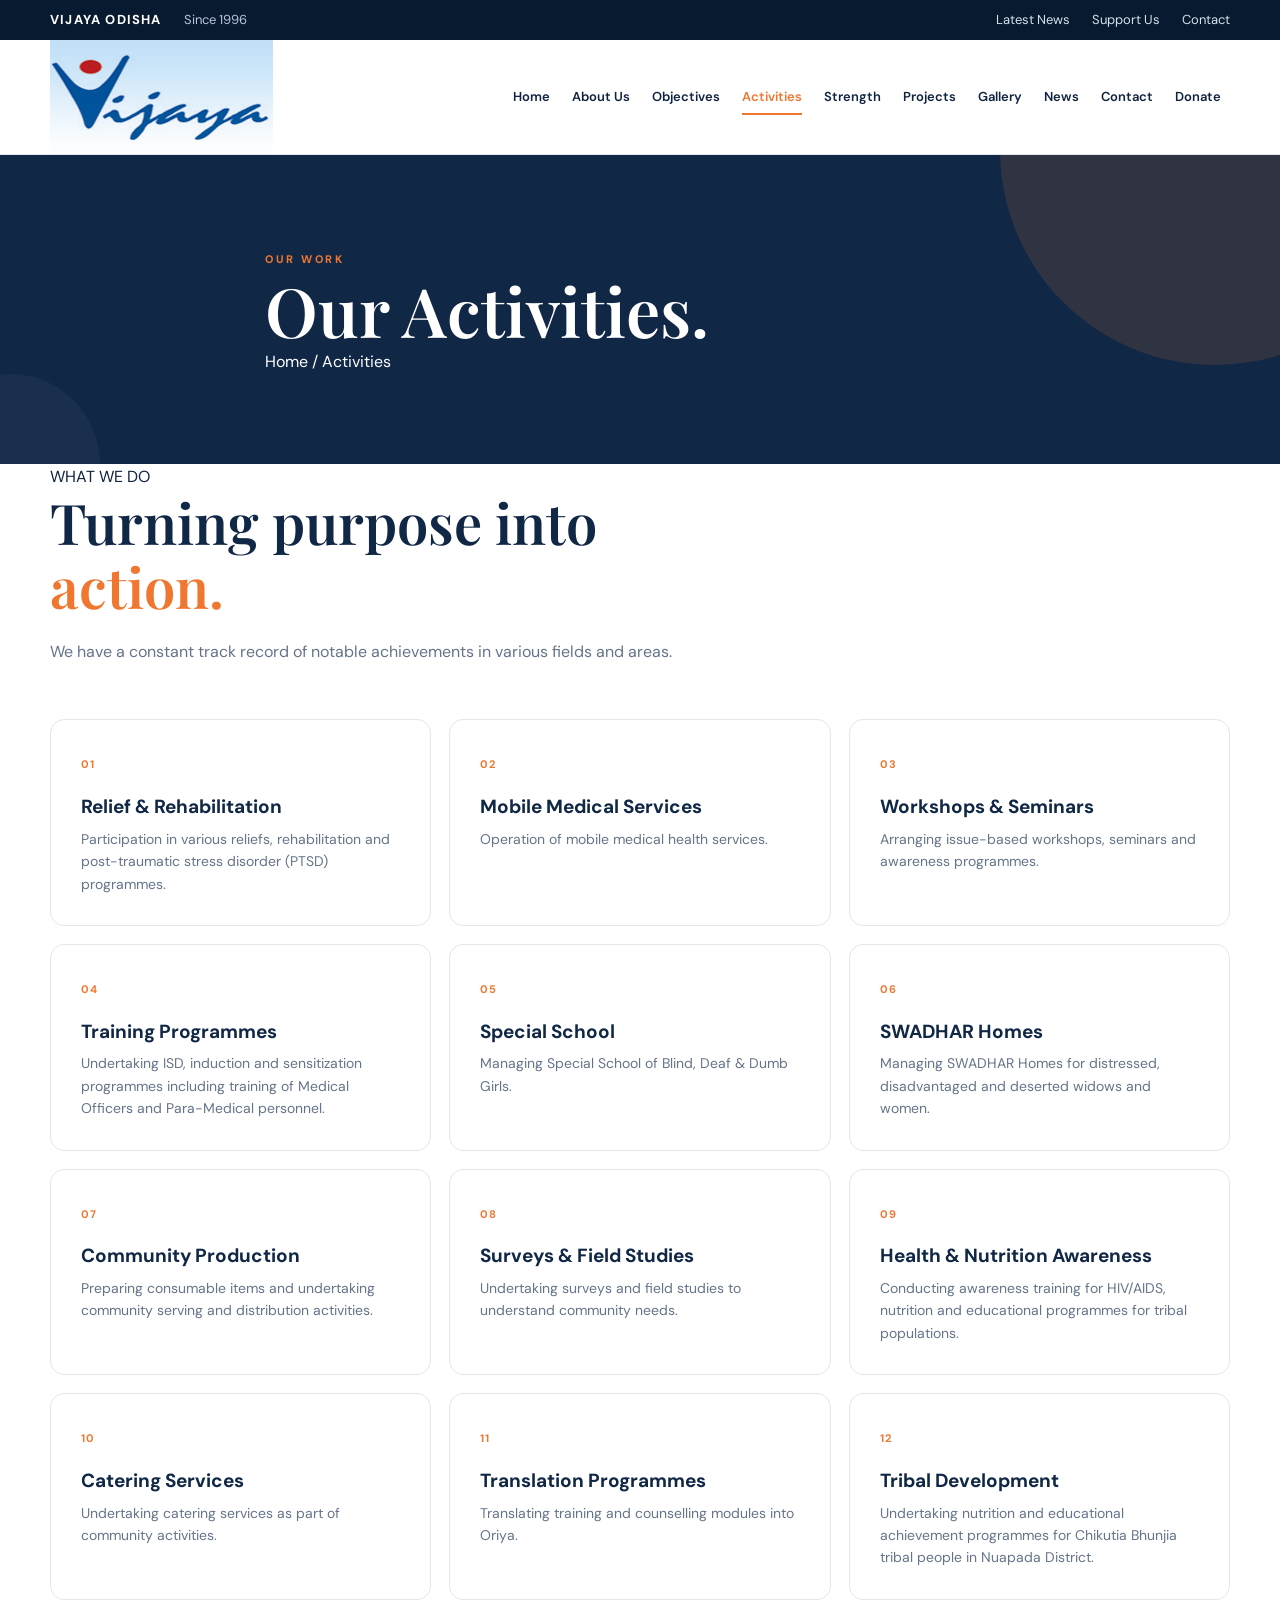
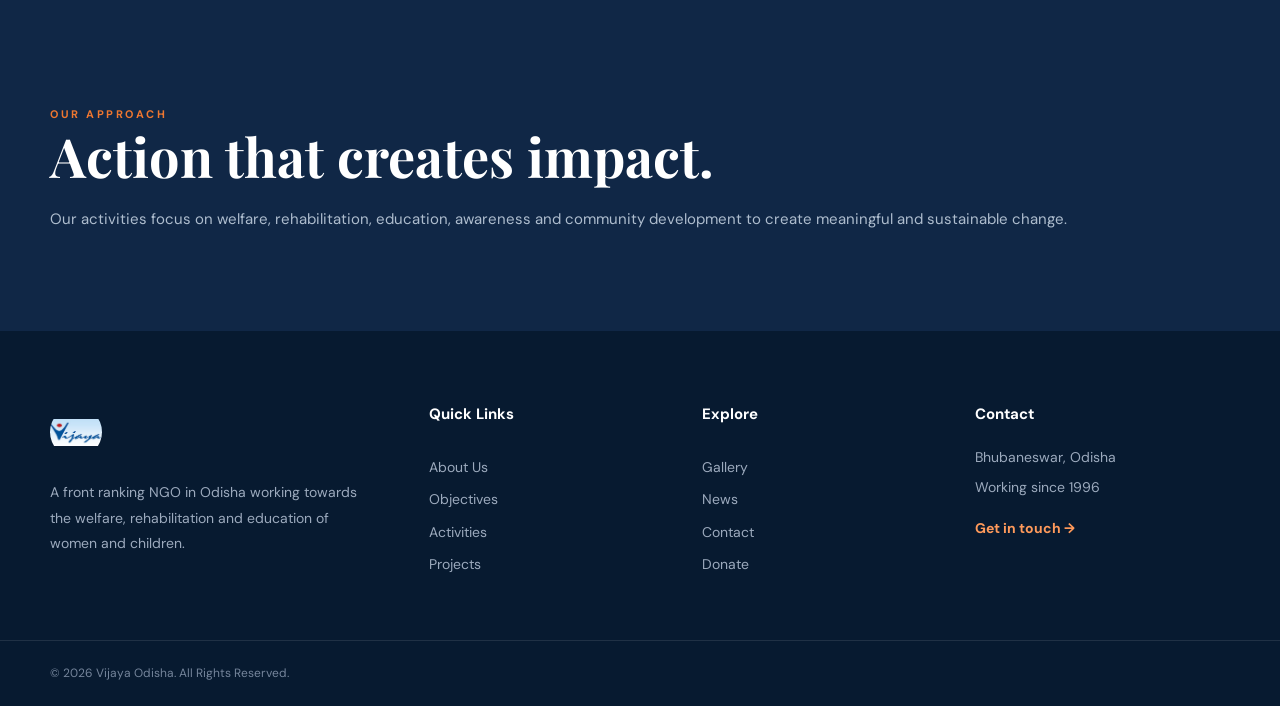
==== activities.html @ f0729563 "Initial commit - Vijaya Odisha website" ====
<!DOCTYPE html>
<html lang="en">

<head>

    <meta charset="UTF-8">

    <meta name="viewport"
        content="width=device-width, initial-scale=1.0">

    <title>Activities - Vijaya Odisha</title>

    <link rel="preconnect"
        href="https://fonts.googleapis.com">

    <link rel="preconnect"
        href="https://fonts.gstatic.com"
        crossorigin>

    <link href="https://fonts.googleapis.com/css2?family=DM+Sans:wght@400;500;600;700&family=Playfair+Display:wght@500;600;700&display=swap"
        rel="stylesheet">

    <link rel="stylesheet"
        href="css/style.css">

</head>

<body>


    <!-- TOP BAR -->

    <div class="topbar">

        <div class="container topbar-inner">

            <div class="topbar-left">
                <span>VIJAYA ODISHA</span>
                <span>Since 1996</span>
            </div>

            <div class="topbar-right">
                <a href="news.html">Latest News</a>
                <a href="donate.html">Support Us</a>
                <a href="contact.html">Contact</a>
            </div>

        </div>

    </div>


    <!-- HEADER -->

    <header class="header">

        <div class="container header-inner">

            <a href="index.html"
                class="brand">

                <img src="assets/images/vijay-odisha-logo.jpg"
                    alt="Vijaya Odisha Logo">

            </a>


            <nav class="navigation">

                <a href="index.html">
                    Home
                </a>

                <a href="about-us.html">
                    About Us
                </a>

                <a href="objectives.html">
                    Objectives
                </a>

                <a href="activities.html"
                    class="active">
                    Activities
                </a>

                <a href="strength.html">
                    Strength
                </a>

                <a href="projects.html">
                    Projects
                </a>

                <a href="photo-gallery.html">
                    Gallery
                </a>

                <a href="news.html">
                    News
                </a>

                <a href="contact.html">
                    Contact
                </a>

                <a href="donate.html"
                    class="donate-button">
                    Donate
                </a>

            </nav>


            <button class="menu-toggle"
                id="menuToggle">
                ☰
            </button>

        </div>


        <nav class="mobile-navigation"
            id="mobileNavigation">

            <a href="index.html">Home</a>
            <a href="about-us.html">About Us</a>
            <a href="objectives.html">Objectives</a>
            <a href="activities.html">Activities</a>
            <a href="strength.html">Strength</a>
            <a href="projects.html">Projects</a>
            <a href="photo-gallery.html">Gallery</a>
            <a href="news.html">News</a>
            <a href="contact.html">Contact</a>
            <a href="donate.html">Donate</a>

        </nav>

    </header>


    <!-- HERO -->

    <section class="page-hero">

        <div class="container page-hero-content">

            <span class="section-label">
                OUR WORK
            </span>

            <h1>
                Our <span>Activities.</span>
            </h1>

            <p>
                Home / Activities
            </p>

        </div>

    </section>


    <main>


        <section class="section">

            <div class="container">


                <div class="section-heading center-heading">

                    <span class="eyebrow">
                        WHAT WE DO
                    </span>

                    <h2>
                        Turning purpose into
                        <span>action.</span>
                    </h2>

                    <p>
                        We have a constant track record
                        of notable achievements in various
                        fields and areas.
                    </p>

                </div>


                <div class="activity-modern-grid">


                    <article class="activity-card">

                        <span>01</span>

                        <h3>
                            Relief & Rehabilitation
                        </h3>

                        <p>
                            Participation in various
                            reliefs, rehabilitation and
                            post-traumatic stress disorder
                            (PTSD) programmes.
                        </p>

                    </article>


                    <article class="activity-card">

                        <span>02</span>

                        <h3>
                            Mobile Medical Services
                        </h3>

                        <p>
                            Operation of mobile medical
                            health services.
                        </p>

                    </article>


                    <article class="activity-card">

                        <span>03</span>

                        <h3>
                            Workshops & Seminars
                        </h3>

                        <p>
                            Arranging issue-based workshops,
                            seminars and awareness programmes.
                        </p>

                    </article>


                    <article class="activity-card">

                        <span>04</span>

                        <h3>
                            Training Programmes
                        </h3>

                        <p>
                            Undertaking ISD, induction and
                            sensitization programmes including
                            training of Medical Officers and
                            Para-Medical personnel.
                        </p>

                    </article>


                    <article class="activity-card">

                        <span>05</span>

                        <h3>
                            Special School
                        </h3>

                        <p>
                            Managing Special School of Blind,
                            Deaf & Dumb Girls.
                        </p>

                    </article>


                    <article class="activity-card">

                        <span>06</span>

                        <h3>
                            SWADHAR Homes
                        </h3>

                        <p>
                            Managing SWADHAR Homes for
                            distressed, disadvantaged and
                            deserted widows and women.
                        </p>

                    </article>


                    <article class="activity-card">

                        <span>07</span>

                        <h3>
                            Community Production
                        </h3>

                        <p>
                            Preparing consumable items and
                            undertaking community serving
                            and distribution activities.
                        </p>

                    </article>


                    <article class="activity-card">

                        <span>08</span>

                        <h3>
                            Surveys & Field Studies
                        </h3>

                        <p>
                            Undertaking surveys and field
                            studies to understand community
                            needs.
                        </p>

                    </article>


                    <article class="activity-card">

                        <span>09</span>

                        <h3>
                            Health & Nutrition Awareness
                        </h3>

                        <p>
                            Conducting awareness training
                            for HIV/AIDS, nutrition and
                            educational programmes for
                            tribal populations.
                        </p>

                    </article>


                    <article class="activity-card">

                        <span>10</span>

                        <h3>
                            Catering Services
                        </h3>

                        <p>
                            Undertaking catering services
                            as part of community activities.
                        </p>

                    </article>


                    <article class="activity-card">

                        <span>11</span>

                        <h3>
                            Translation Programmes
                        </h3>

                        <p>
                            Translating training and
                            counselling modules into Oriya.
                        </p>

                    </article>


                    <article class="activity-card">

                        <span>12</span>

                        <h3>
                            Tribal Development
                        </h3>

                        <p>
                            Undertaking nutrition and
                            educational achievement
                            programmes for Chikutia
                            Bhunjia tribal people in
                            Nuapada District.
                        </p>

                    </article>


                </div>

            </div>

        </section>


        <section class="dark-feature-section">

            <div class="container feature-grid">

                <div>

                    <span class="section-label">
                        OUR APPROACH
                    </span>

                    <h2>
                        Action that creates
                        <span>impact.</span>
                    </h2>

                </div>

                <p>
                    Our activities focus on welfare,
                    rehabilitation, education,
                    awareness and community development
                    to create meaningful and sustainable
                    change.
                </p>

            </div>

        </section>


    </main>


    <!-- FOOTER -->

    <footer class="footer">

        <div class="container footer-grid">


            <div class="footer-about">

                <a href="index.html"
                    class="footer-brand">

                    <img src="assets/images/vijay-odisha-logo.jpg"
                        alt="Vijaya Odisha Logo">

                </a>

                <p>
                    A front ranking NGO in Odisha
                    working towards the welfare,
                    rehabilitation and education
                    of women and children.
                </p>

            </div>


            <div class="footer-links">

                <h3>Quick Links</h3>

                <a href="about-us.html">
                    About Us
                </a>

                <a href="objectives.html">
                    Objectives
                </a>

                <a href="activities.html">
                    Activities
                </a>

                <a href="projects.html">
                    Projects
                </a>

            </div>


            <div class="footer-links">

                <h3>Explore</h3>

                <a href="photo-gallery.html">
                    Gallery
                </a>

                <a href="news.html">
                    News
                </a>

                <a href="contact.html">
                    Contact
                </a>

                <a href="donate.html">
                    Donate
                </a>

            </div>


            <div class="footer-contact">

                <h3>Contact</h3>

                <p>
                    Bhubaneswar, Odisha
                </p>

                <p>
                    Working since 1996
                </p>

                <a href="contact.html">
                    Get in touch →
                </a>

            </div>


        </div>


        <div class="footer-bottom">

            <div class="container">

                <p>
                    © 2026 Vijaya Odisha.
                    All Rights Reserved.
                </p>

            </div>

        </div>

    </footer>


    <script src="js/script.js"></script>

</body>

</html>
---- css/style.css ----
/* =========================================================
   VIJAYA ODISHA
   COMPLETE WEBSITE STYLESHEET
========================================================= */


/* =========================================================
   01. RESET
========================================================= */

* {
    margin: 0;
    padding: 0;
    box-sizing: border-box;
}

html {
    scroll-behavior: smooth;
}

body {
    font-family: "DM Sans", Arial, sans-serif;
    background: #ffffff;
    color: #10233f;
    line-height: 1.6;
    overflow-x: hidden;
}

img {
    max-width: 100%;
    display: block;
}

a {
    color: inherit;
    text-decoration: none;
}

button,
input,
textarea,
select {
    font: inherit;
}

button {
    cursor: pointer;
}

.container {
    width: min(1180px, calc(100% - 40px));
    margin: 0 auto;
}


/* =========================================================
   02. VARIABLES
========================================================= */

:root {
    --navy: #102746;
    --dark-navy: #071a30;
    --orange: #ef7730;
    --light-orange: #ff9a5b;

    --cream: #f8f5ef;
    --light-bg: #f5f7fa;
    --white: #ffffff;

    --text: #10233f;
    --muted: #65748a;
    --border: #e2e7ed;

    --shadow-sm: 0 10px 30px rgba(16, 39, 70, 0.07);
    --shadow-md: 0 20px 50px rgba(16, 39, 70, 0.11);
    --shadow-lg: 0 30px 70px rgba(16, 39, 70, 0.16);

    --radius-sm: 8px;
    --radius-md: 14px;
    --radius-lg: 24px;

    --transition: 0.3s ease;
}


/* =========================================================
   03. TOP BAR
========================================================= */

.topbar {
    background: var(--dark-navy);
    color: #ffffff;
    font-size: 13px;
}

.topbar-inner {
    min-height: 40px;
    display: flex;
    align-items: center;
    justify-content: space-between;
    gap: 20px;
}

.topbar-left,
.topbar-right {
    display: flex;
    align-items: center;
    gap: 22px;
}

.topbar-left span:first-child {
    font-weight: 700;
    letter-spacing: 1.2px;
}

.topbar-left span:last-child {
    color: #b9c6d7;
}

.topbar-right a {
    color: #d8e1ec;
    transition: var(--transition);
}

.topbar-right a:hover {
    color: var(--light-orange);
}

.login-link {
    border-left: 1px solid rgba(255, 255, 255, 0.18);
    padding-left: 22px;
}


/* =========================================================
   04. MAIN HEADER
========================================================= */

.header {
    position: relative;
    z-index: 1000;
    background: rgba(255, 255, 255, 0.97);
    border-bottom: 1px solid var(--border);
}

.header-inner {
    min-height: 86px;
    display: flex;
    align-items: center;
    justify-content: space-between;
    gap: 30px;
}


/* =========================================================
   05. BRAND
========================================================= */

.brand {
    display: flex;
    align-items: center;
    gap: 12px;
    flex-shrink: 0;
}

.brand-logo {
    width: 58px;
    height: 58px;
    object-fit: contain;
    border-radius: 50%;
}

.brand-text {
    display: flex;
    flex-direction: column;
    line-height: 1;
}

.brand-text strong {
    color: var(--navy);
    font-size: 22px;
    letter-spacing: 1px;
}

.brand-text span {
    margin-top: 5px;
    color: var(--orange);
    font-size: 11px;
    font-weight: 700;
    letter-spacing: 2.5px;
}


/* =========================================================
   06. DESKTOP NAVIGATION
========================================================= */

.navigation {
    display: flex;
    align-items: center;
    justify-content: flex-end;
    gap: 4px;
}

.navigation a {
    position: relative;
    padding: 10px 9px;
    color: var(--text);
    font-size: 13px;
    font-weight: 600;
    white-space: nowrap;
    transition: var(--transition);
}

.navigation a::after {
    content: "";
    position: absolute;
    left: 9px;
    right: 9px;
    bottom: 2px;
    height: 2px;
    background: var(--orange);
    transform: scaleX(0);
    transform-origin: center;
    transition: var(--transition);
}

.navigation a:hover,
.navigation a.active {
    color: var(--orange);
}

.navigation a:hover::after,
.navigation a.active::after {
    transform: scaleX(1);
}

.navigation .donate-link {
    margin-left: 8px;
    padding: 11px 18px;
    color: #ffffff;
    background: var(--orange);
    border-radius: 6px;
}

.navigation .donate-link::after {
    display: none;
}

.navigation .donate-link:hover {
    color: #ffffff;
    background: var(--navy);
    transform: translateY(-2px);
}


/* =========================================================
   07. MOBILE MENU BUTTON
========================================================= */

.menu-toggle {
    display: none;
    width: 44px;
    height: 44px;
    border: 0;
    border-radius: 8px;
    background: var(--navy);
    align-items: center;
    justify-content: center;
    flex-direction: column;
    gap: 5px;
}

.menu-toggle span {
    width: 20px;
    height: 2px;
    background: #ffffff;
    border-radius: 10px;
    transition: var(--transition);
}

.menu-toggle:hover {
    background: var(--orange);
}


/* =========================================================
   08. MOBILE NAVIGATION
========================================================= */

.mobile-navigation {
    display: none;
    background: var(--white);
    border-top: 1px solid var(--border);
    box-shadow: var(--shadow-md);
}

.mobile-navigation a {
    display: block;
    padding: 14px 20px;
    color: var(--text);
    font-size: 14px;
    font-weight: 600;
    border-bottom: 1px solid var(--border);
    transition: var(--transition);
}

.mobile-navigation a:hover {
    color: var(--orange);
    background: var(--light-bg);
    padding-left: 27px;
}

.mobile-navigation.show {
    display: block;
}


/* =========================================================
   09. GENERAL TYPOGRAPHY
========================================================= */

h1,
h2,
h3,
h4 {
    line-height: 1.15;
}

h1,
h2 {
    font-family: "Playfair Display", Georgia, serif;
}

.section-label {
    margin-bottom: 13px;
    color: var(--orange);
    font-size: 11px;
    font-weight: 700;
    letter-spacing: 2.5px;
    text-transform: uppercase;
}

.section-heading {
    max-width: 720px;
}

.section-heading h2,
.objectives-content h2,
.impact-header h2 {
    color: var(--navy);
    font-size: clamp(36px, 5vw, 56px);
    font-weight: 600;
}

.section-heading h2 span,
.objectives-content h2 span,
.cta-section h2 span {
    color: var(--orange);
}

.section-heading p {
    max-width: 680px;
    margin-top: 20px;
    color: var(--muted);
    font-size: 16px;
}

.section-heading.centered {
    max-width: 760px;
    margin: 0 auto 55px;
    text-align: center;
}

.section-heading.centered p {
    margin-left: auto;
    margin-right: auto;
}


/* =========================================================
   10. BUTTONS
========================================================= */

.button {
    display: inline-flex;
    align-items: center;
    justify-content: center;
    min-height: 50px;
    padding: 0 24px;
    border: 1px solid transparent;
    border-radius: 6px;
    font-size: 14px;
    font-weight: 700;
    transition: var(--transition);
}

.button-primary {
    color: #ffffff;
    background: var(--orange);
}

.button-primary:hover {
    background: var(--navy);
    transform: translateY(-2px);
    box-shadow: var(--shadow-sm);
}

.button-outline {
    color: var(--navy);
    border-color: #bcc6d2;
    background: transparent;
}

.button-outline:hover {
    color: #ffffff;
    border-color: var(--navy);
    background: var(--navy);
    transform: translateY(-2px);
}

.button-light {
    color: var(--navy);
    background: #ffffff;
}

.button-light:hover {
    color: #ffffff;
    background: var(--orange);
    transform: translateY(-2px);
}

.center-button {
    margin-top: 45px;
    text-align: center;
}


/* =========================================================
   11. HOME HERO
========================================================= */

.hero {
    position: relative;
    min-height: 650px;
    display: flex;
    align-items: center;
    overflow: hidden;
    background:
        linear-gradient(
            115deg,
            #f8f5ef 0%,
            #f8f5ef 52%,
            #eef2f5 100%
        );
}

.hero-background-shape {
    position: absolute;
    width: 520px;
    height: 520px;
    right: -170px;
    top: -130px;
    border-radius: 50%;
    background: rgba(239, 119, 48, 0.08);
}

.hero-background-shape::after {
    content: "";
    position: absolute;
    width: 280px;
    height: 280px;
    left: -120px;
    bottom: -100px;
    border-radius: 50%;
    background: rgba(16, 39, 70, 0.05);
}

.hero-inner {
    position: relative;
    z-index: 2;
    display: grid;
    grid-template-columns: 1fr 0.85fr;
    align-items: center;
    gap: 80px;
    padding-top: 75px;
    padding-bottom: 75px;
}

.hero-content {
    max-width: 620px;
}

.hero-label {
    display: inline-flex;
    align-items: center;
    gap: 10px;
    margin-bottom: 20px;
    color: var(--orange);
    font-size: 11px;
    font-weight: 700;
    letter-spacing: 2px;
}

.hero-label::before {
    content: "";
    width: 30px;
    height: 2px;
    background: var(--orange);
}

.hero-content h1 {
    margin-bottom: 24px;
    color: var(--navy);
    font-size: clamp(50px, 6vw, 76px);
    font-weight: 600;
    letter-spacing: -1.5px;
}

.hero-content h1 span {
    color: var(--orange);
}

.hero-content > p {
    max-width: 540px;
    margin-bottom: 32px;
    color: var(--muted);
    font-size: 17px;
    line-height: 1.8;
}

.hero-buttons {
    display: flex;
    flex-wrap: wrap;
    gap: 12px;
}


/* =========================================================
   12. HERO IMAGE CARD
========================================================= */

.hero-card-wrapper {
    position: relative;
    max-width: 470px;
    width: 100%;
    margin-left: auto;
}

.hero-card {
    position: relative;
    height: 500px;
    overflow: hidden;
    border-radius: 26px;
    background: var(--navy);
    box-shadow: var(--shadow-lg);
}

.hero-card-image {
    position: absolute;
    inset: 0;
}

.hero-card-image img {
    width: 100%;
    height: 100%;
    object-fit: cover;
}

.hero-card-overlay {
    position: absolute;
    inset: 0;
    background:
        linear-gradient(
            to top,
            rgba(7, 26, 48, 0.95) 0%,
            rgba(7, 26, 48, 0.35) 48%,
            rgba(7, 26, 48, 0.05) 100%
        );
}

.hero-card-content {
    position: absolute;
    left: 32px;
    right: 32px;
    bottom: 30px;
    color: #ffffff;
}

.hero-card-small {
    display: block;
    margin-bottom: 10px;
    color: var(--light-orange);
    font-size: 11px;
    font-weight: 700;
    letter-spacing: 2px;
}

.hero-card-content h2 {
    margin-bottom: 10px;
    font-family: "Playfair Display", Georgia, serif;
    font-size: 32px;
    line-height: 1.15;
}

.hero-card-content p {
    color: #d7e0ea;
    font-size: 13px;
}

.hero-year-badge {
    position: absolute;
    right: -32px;
    top: 45px;
    width: 120px;
    height: 120px;
    display: flex;
    flex-direction: column;
    align-items: center;
    justify-content: center;
    border-radius: 50%;
    color: #ffffff;
    background: var(--orange);
    box-shadow: var(--shadow-md);
    text-align: center;
}

.hero-year-badge strong {
    font-family: "Playfair Display", Georgia, serif;
    font-size: 28px;
    line-height: 1;
}

.hero-year-badge span {
    max-width: 80px;
    margin-top: 6px;
    font-size: 10px;
    line-height: 1.2;
    font-weight: 600;
}


/* =========================================================
   13. INTRODUCTION
========================================================= */

.intro-section {
    padding: 110px 0;
    background: #ffffff;
}

.intro-grid {
    display: grid;
    grid-template-columns: repeat(3, 1fr);
    gap: 20px;
    margin-top: 55px;
}

.intro-box {
    position: relative;
    min-height: 310px;
    padding: 35px;
    overflow: hidden;
    border: 1px solid var(--border);
    border-radius: var(--radius-md);
    background: #ffffff;
    transition: var(--transition);
}

.intro-box::before {
    content: "";
    position: absolute;
    left: 0;
    top: 0;
    width: 100%;
    height: 4px;
    background: var(--orange);
    transform: scaleX(0);
    transform-origin: left;
    transition: var(--transition);
}

.intro-box:hover {
    transform: translateY(-8px);
    border-color: transparent;
    box-shadow: var(--shadow-md);
}

.intro-box:hover::before {
    transform: scaleX(1);
}

.intro-number {
    color: #b8c2ce;
    font-size: 12px;
    font-weight: 700;
    letter-spacing: 1px;
}

.intro-icon {
    width: 48px;
    height: 48px;
    display: flex;
    align-items: center;
    justify-content: center;
    margin: 28px 0 20px;
    border-radius: 50%;
    color: var(--orange);
    background: rgba(239, 119, 48, 0.1);
    font-size: 22px;
}

.intro-box h3 {
    margin-bottom: 13px;
    color: var(--navy);
    font-size: 21px;
}

.intro-box p {
    margin-bottom: 22px;
    color: var(--muted);
    font-size: 14px;
}

.intro-box a {
    display: inline-flex;
    align-items: center;
    gap: 8px;
    color: var(--orange);
    font-size: 13px;
    font-weight: 700;
}

.intro-box a span {
    transition: var(--transition);
}

.intro-box:hover a span {
    transform: translateX(5px);
}


/* =========================================================
   14. OBJECTIVES
========================================================= */

.objectives-section {
    padding: 110px 0;
    background: var(--navy);
    color: #ffffff;
}

.objectives-grid {
    display: grid;
    grid-template-columns: 0.85fr 1fr;
    align-items: center;
    gap: 100px;
}

.objectives-content .section-label {
    color: var(--light-orange);
}

.objectives-content h2 {
    color: #ffffff;
}

.objectives-content > p {
    max-width: 520px;
    margin: 25px 0 32px;
    color: #bac7d6;
    font-size: 15px;
}

.objectives-list {
    display: flex;
    flex-direction: column;
}

.objective-item {
    display: grid;
    grid-template-columns: 55px 1fr;
    gap: 20px;
    padding: 28px 0;
    border-bottom: 1px solid rgba(255, 255, 255, 0.13);
}

.objective-item:first-child {
    border-top: 1px solid rgba(255, 255, 255, 0.13);
}

.objective-item > span {
    color: var(--light-orange);
    font-size: 13px;
    font-weight: 700;
}

.objective-item h3 {
    margin-bottom: 7px;
    color: #ffffff;
    font-size: 20px;
}

.objective-item p {
    color: #9fafc2;
    font-size: 14px;
}


/* =========================================================
   15. IMPACT / JOURNEY
========================================================= */

.impact-section {
    padding: 105px 0;
    background: var(--cream);
}

.impact-header {
    display: grid;
    grid-template-columns: 1fr 0.7fr;
    gap: 80px;
    align-items: end;
    margin-bottom: 50px;
}

.impact-header h2 {
    font-size: clamp(34px, 5vw, 52px);
}

.impact-header > p {
    color: var(--muted);
    font-size: 15px;
    line-height: 1.8;
}

.impact-grid {
    display: grid;
    grid-template-columns: repeat(4, 1fr);
    gap: 1px;
    overflow: hidden;
    border: 1px solid var(--border);
    border-radius: var(--radius-md);
    background: var(--border);
}

.impact-card {
    min-height: 180px;
    display: flex;
    flex-direction: column;
    justify-content: center;
    padding: 30px;
    background: #ffffff;
    transition: var(--transition);
}

.impact-card:hover {
    background: var(--navy);
}

.impact-card strong {
    margin-bottom: 8px;
    color: var(--orange);
    font-family: "Playfair Display", Georgia, serif;
    font-size: 43px;
    line-height: 1;
}

.impact-card span {
    color: var(--muted);
    font-size: 13px;
    font-weight: 600;
}

.impact-card:hover span {
    color: #d4ddea;
}


/* =========================================================
   16. ACTIVITIES PREVIEW
========================================================= */

.activities-preview {
    padding: 110px 0;
    background: #ffffff;
}

.activities-preview-grid {
    display: grid;
    grid-template-columns: repeat(2, 1fr);
    gap: 18px;
}

.activity-preview-card {
    position: relative;
    min-height: 220px;
    padding: 32px;
    border: 1px solid var(--border);
    border-radius: var(--radius-md);
    background: #ffffff;
    overflow: hidden;
    transition: var(--transition);
}

.activity-preview-card::after {
    content: "";
    position: absolute;
    width: 130px;
    height: 130px;
    right: -55px;
    bottom: -55px;
    border-radius: 50%;
    background: rgba(239, 119, 48, 0.07);
    transition: var(--transition);
}

.activity-preview-card:hover {
    border-color: var(--orange);
    transform: translateY(-5px);
    box-shadow: var(--shadow-sm);
}

.activity-preview-card:hover::after {
    transform: scale(1.5);
}

.activity-number {
    display: block;
    margin-bottom: 28px;
    color: #aeb9c6;
    font-size: 12px;
    font-weight: 700;
}

.activity-preview-card h3 {
    position: relative;
    z-index: 2;
    margin-bottom: 10px;
    color: var(--navy);
    font-size: 21px;
}

.activity-preview-card p {
    position: relative;
    z-index: 2;
    max-width: 440px;
    color: var(--muted);
    font-size: 14px;
}

.activity-arrow {
    position: absolute;
    right: 30px;
    top: 30px;
    z-index: 2;
    color: var(--orange);
    font-size: 20px;
    transition: var(--transition);
}

.activity-preview-card:hover .activity-arrow {
    transform: translateX(5px);
}


/* =========================================================
   17. CTA
========================================================= */

.cta-section {
    padding: 75px 0;
    background: var(--orange);
    color: #ffffff;
}

.cta-inner {
    display: flex;
    align-items: center;
    justify-content: space-between;
    gap: 50px;
}

.cta-section .section-label {
    color: rgba(255, 255, 255, 0.72);
}

.cta-section h2 {
    max-width: 700px;
    color: #ffffff;
    font-family: "Playfair Display", Georgia, serif;
    font-size: clamp(32px, 4vw, 48px);
}

.cta-section h2 span {
    color: #ffffff;
}

.cta-section p {
    max-width: 620px;
    margin-top: 12px;
    color: rgba(255, 255, 255, 0.8);
    font-size: 15px;
}


/* =========================================================
   18. FOOTER
========================================================= */

.footer {
    background: var(--dark-navy);
    color: #ffffff;
}

.footer-grid {
    display: grid;
    grid-template-columns: 1.5fr 1fr 1fr 1.2fr;
    gap: 60px;
    padding-top: 75px;
    padding-bottom: 65px;
}

.footer-brand {
    display: inline-flex;
    align-items: center;
    gap: 12px;
    margin-bottom: 22px;
}

.footer-brand img {
    width: 52px;
    height: 52px;
    border-radius: 50%;
    object-fit: contain;
}

.footer-brand div {
    display: flex;
    flex-direction: column;
    line-height: 1;
}

.footer-brand strong {
    font-size: 20px;
    letter-spacing: 1px;
}

.footer-brand span {
    margin-top: 5px;
    color: var(--light-orange);
    font-size: 10px;
    font-weight: 700;
    letter-spacing: 2px;
}

.footer-about p {
    max-width: 340px;
    color: #9caabd;
    font-size: 14px;
    line-height: 1.8;
}

.footer h3 {
    margin-bottom: 22px;
    color: #ffffff;
    font-size: 15px;
}

.footer-links {
    display: flex;
    flex-direction: column;
    align-items: flex-start;
    gap: 10px;
}

.footer-links a,
.footer-contact a {
    color: #9caabd;
    font-size: 14px;
    transition: var(--transition);
}

.footer-links a:hover,
.footer-contact a:hover {
    color: var(--light-orange);
    transform: translateX(4px);
}

.footer-contact p {
    margin-bottom: 8px;
    color: #9caabd;
    font-size: 14px;
}

.footer-contact a {
    display: inline-block;
    margin-top: 10px;
    color: var(--light-orange);
    font-weight: 700;
}

.footer-bottom {
    border-top: 1px solid rgba(255, 255, 255, 0.1);
}

.footer-bottom .container {
    min-height: 65px;
    display: flex;
    align-items: center;
}

.footer-bottom p {
    color: #75859b;
    font-size: 12px;
}


/* =========================================================
   19. INNER PAGE HERO
========================================================= */

.page-hero {
    position: relative;
    overflow: hidden;
    padding: 90px 0;
    color: #ffffff;
    background: var(--navy);
}

.page-hero::before {
    content: "";
    position: absolute;
    width: 430px;
    height: 430px;
    right: -150px;
    top: -220px;
    border-radius: 50%;
    background: rgba(239, 119, 48, 0.14);
}

.page-hero::after {
    content: "";
    position: absolute;
    width: 180px;
    height: 180px;
    left: -80px;
    bottom: -90px;
    border-radius: 50%;
    background: rgba(255, 255, 255, 0.04);
}

.page-hero-inner {
    position: relative;
    z-index: 2;
}

.page-hero-content {
    max-width: 750px;
}

.page-hero-label {
    margin-bottom: 14px;
    color: var(--light-orange);
    font-size: 11px;
    font-weight: 700;
    letter-spacing: 2.5px;
}

.page-hero h1 {
    color: #ffffff;
    font-size: clamp(42px, 6vw, 68px);
    font-weight: 600;
}

.breadcrumb {
    display: flex;
    align-items: center;
    gap: 9px;
    margin-top: 20px;
    color: #aebdce;
    font-size: 13px;
}

.breadcrumb a:hover {
    color: var(--light-orange);
}


/* =========================================================
   20. ABOUT PAGE
========================================================= */

.about-modern {
    padding: 110px 0;
}

.about-grid {
    display: grid;
    grid-template-columns: 0.9fr 1.1fr;
    gap: 90px;
    align-items: center;
}

.about-visual {
    position: relative;
}

.about-image-card {
    overflow: hidden;
    border-radius: 20px;
    box-shadow: var(--shadow-md);
}

.about-image-card img {
    width: 100%;
    height: 530px;
    object-fit: cover;
}

.about-badge {
    position: absolute;
    right: -30px;
    bottom: 35px;
    width: 150px;
    padding: 22px;
    border-radius: 14px;
    color: #ffffff;
    background: var(--orange);
    box-shadow: var(--shadow-md);
    text-align: center;
}

.about-badge strong {
    display: block;
    font-family: "Playfair Display", Georgia, serif;
    font-size: 30px;
}

.about-badge span {
    display: block;
    margin-top: 4px;
    font-size: 11px;
}

.about-content h2 {
    margin-bottom: 22px;
    color: var(--navy);
    font-family: "Playfair Display", Georgia, serif;
    font-size: clamp(36px, 5vw, 54px);
}

.about-content h2 span {
    color: var(--orange);
}

.about-content p {
    margin-bottom: 17px;
    color: var(--muted);
    font-size: 15px;
}

.about-stats {
    display: grid;
    grid-template-columns: repeat(3, 1fr);
    gap: 10px;
    margin-top: 35px;
}

.about-stat {
    padding: 20px;
    border: 1px solid var(--border);
    border-radius: 10px;
}

.about-stat strong {
    display: block;
    color: var(--orange);
    font-family: "Playfair Display", Georgia, serif;
    font-size: 28px;
}

.about-stat span {
    color: var(--muted);
    font-size: 11px;
    font-weight: 600;
}

.about-values {
    padding: 100px 0;
    background: var(--light-bg);
}

.values-grid {
    display: grid;
    grid-template-columns: repeat(2, 1fr);
    gap: 20px;
}

.value-card {
    padding: 40px;
    border-radius: var(--radius-md);
    background: #ffffff;
    box-shadow: var(--shadow-sm);
}

.value-card h3 {
    margin-bottom: 14px;
    color: var(--navy);
    font-size: 23px;
}

.value-card p {
    color: var(--muted);
    font-size: 14px;
}


/* =========================================================
   21. OBJECTIVES PAGE
========================================================= */

.objectives-modern {
    padding: 110px 0;
}

.modern-card-grid {
    display: grid;
    grid-template-columns: repeat(2, 1fr);
    gap: 20px;
    margin-top: 55px;
}

.modern-card {
    position: relative;
    padding: 38px;
    border: 1px solid var(--border);
    border-radius: var(--radius-md);
    background: #ffffff;
    overflow: hidden;
    transition: var(--transition);
}

.modern-card:hover {
    transform: translateY(-7px);
    box-shadow: var(--shadow-md);
}

.modern-card-number {
    color: #adb8c5;
    font-size: 12px;
    font-weight: 700;
}

.modern-card h3 {
    margin: 25px 0 12px;
    color: var(--navy);
    font-size: 23px;
}

.modern-card p {
    color: var(--muted);
    font-size: 14px;
}

.dark-feature-section {
    padding: 100px 0;
    background: var(--navy);
}

.dark-feature-grid {
    display: grid;
    grid-template-columns: 1fr 1fr;
    gap: 70px;
    align-items: center;
}

.dark-feature-section h2 {
    color: #ffffff;
    font-size: clamp(36px, 5vw, 54px);
}

.dark-feature-section p {
    margin-top: 20px;
    color: #aebdce;
    font-size: 15px;
}


/* =========================================================
   22. ACTIVITIES PAGE
========================================================= */

.activity-modern {
    padding: 110px 0;
}

.activity-modern-grid {
    display: grid;
    grid-template-columns: repeat(3, 1fr);
    gap: 18px;
    margin-top: 55px;
}

.activity-card {
    padding: 30px;
    border: 1px solid var(--border);
    border-radius: var(--radius-md);
    background: #ffffff;
    transition: var(--transition);
}

.activity-card:hover {
    transform: translateY(-6px);
    border-color: var(--orange);
    box-shadow: var(--shadow-sm);
}

.activity-card span {
    color: var(--orange);
    font-size: 11px;
    font-weight: 700;
    letter-spacing: 1px;
}

.activity-card h3 {
    margin: 20px 0 10px;
    color: var(--navy);
    font-size: 19px;
}

.activity-card p {
    color: var(--muted);
    font-size: 14px;
}


/* =========================================================
   23. STRENGTH PAGE
========================================================= */

.strength-section {
    padding: 110px 0;
}

.strength-grid {
    display: grid;
    grid-template-columns: repeat(3, 1fr);
    gap: 20px;
    margin-top: 50px;
}

.strength-card {
    padding: 35px;
    border: 1px solid var(--border);
    border-radius: var(--radius-md);
    background: #ffffff;
    transition: var(--transition);
}

.strength-card:hover {
    transform: translateY(-6px);
    box-shadow: var(--shadow-md);
}

.strength-card span {
    color: var(--orange);
    font-size: 12px;
    font-weight: 700;
}

.strength-card h3 {
    margin: 20px 0 10px;
    color: var(--navy);
    font-size: 21px;
}

.strength-card p {
    color: var(--muted);
    font-size: 14px;
}


/* =========================================================
   24. PROJECTS PAGE
========================================================= */

.projects-section {
    padding: 100px 0;
}

.location-nav {
    display: flex;
    flex-wrap: wrap;
    gap: 8px;
    margin-bottom: 45px;
}

.location-nav a {
    padding: 10px 17px;
    border: 1px solid var(--border);
    border-radius: 30px;
    color: var(--muted);
    font-size: 13px;
    font-weight: 600;
    transition: var(--transition);
}

.location-nav a:hover,
.location-nav a.active {
    color: #ffffff;
    border-color: var(--orange);
    background: var(--orange);
}

.project-location-list {
    display: flex;
    flex-direction: column;
    gap: 22px;
}

.project-location-card {
    overflow: hidden;
    border: 1px solid var(--border);
    border-radius: var(--radius-md);
    background: #ffffff;
}

.project-location-header {
    padding: 22px 28px;
    color: #ffffff;
    background: var(--navy);
}

.project-location-header h3 {
    font-size: 20px;
}

.project-main-content {
    display: grid;
    grid-template-columns: 1.4fr 0.8fr;
    gap: 30px;
    padding: 30px;
}

.project-main-content p,
.project-side-content p {
    color: var(--muted);
    font-size: 14px;
}

.project-side-content {
    padding: 22px;
    border-radius: 10px;
    background: var(--light-bg);
}


/* =========================================================
   25. NEWS PAGE
========================================================= */

.news-section {
    padding: 100px 0;
}

.featured-news-card {
    display: grid;
    grid-template-columns: 1fr 1fr;
    overflow: hidden;
    margin-bottom: 45px;
    border-radius: 20px;
    background: var(--navy);
}

.featured-news-content {
    padding: 45px;
    color: #ffffff;
}

.featured-news-content .news-meta {
    color: var(--light-orange);
}

.featured-news-content h2 {
    margin: 18px 0;
    font-size: 35px;
}

.featured-news-content p {
    color: #b6c3d2;
}

.news-grid {
    display: grid;
    grid-template-columns: repeat(3, 1fr);
    gap: 20px;
}

.news-card {
    padding: 30px;
    border: 1px solid var(--border);
    border-radius: var(--radius-md);
    background: #ffffff;
    transition: var(--transition);
}

.news-card:hover {
    transform: translateY(-6px);
    box-shadow: var(--shadow-sm);
}

.news-meta {
    color: var(--orange);
    font-size: 11px;
    font-weight: 700;
}

.news-card h3 {
    margin: 15px 0;
    color: var(--navy);
    font-size: 20px;
}

.news-card p {
    color: var(--muted);
    font-size: 14px;
}


/* =========================================================
   26. CONTACT PAGE
========================================================= */

.contact-section {
    padding: 100px 0;
}

.contact-layout {
    display: grid;
    grid-template-columns: 0.9fr 1.1fr;
    gap: 45px;
}

.contact-information {
    display: flex;
    flex-direction: column;
    gap: 14px;
}

.contact-card {
    padding: 24px;
    border: 1px solid var(--border);
    border-radius: var(--radius-md);
    background: #ffffff;
}

.contact-card span {
    color: var(--orange);
    font-size: 11px;
    font-weight: 700;
}

.contact-card h3 {
    margin: 8px 0;
    color: var(--navy);
    font-size: 18px;
}

.contact-card p {
    color: var(--muted);
    font-size: 14px;
}

.contact-form-wrapper {
    padding: 40px;
    border-radius: var(--radius-md);
    background: var(--light-bg);
}

.contact-form-wrapper h2 {
    margin-bottom: 28px;
    color: var(--navy);
    font-size: 34px;
}

.contact-form {
    display: flex;
    flex-direction: column;
    gap: 17px;
}

.contact-form label {
    color: var(--navy);
    font-size: 13px;
    font-weight: 700;
}

.contact-form input,
.contact-form textarea,
.contact-form select {
    width: 100%;
    padding: 14px 15px;
    border: 1px solid var(--border);
    border-radius: 7px;
    outline: none;
    background: #ffffff;
    color: var(--text);
    transition: var(--transition);
}

.contact-form input:focus,
.contact-form textarea:focus,
.contact-form select:focus {
    border-color: var(--orange);
    box-shadow: 0 0 0 3px rgba(239, 119, 48, 0.1);
}

.contact-form textarea {
    min-height: 150px;
    resize: vertical;
}


/* =========================================================
   27. DONATE PAGE
========================================================= */

.donate-section {
    padding: 100px 0;
}

.donation-grid {
    display: grid;
    grid-template-columns: repeat(2, 1fr);
    gap: 20px;
}

.donation-card {
    padding: 35px;
    border: 1px solid var(--border);
    border-radius: var(--radius-md);
    background: #ffffff;
    transition: var(--transition);
}

.donation-card:hover {
    transform: translateY(-5px);
    box-shadow: var(--shadow-sm);
}

.donation-card-featured {
    color: #ffffff;
    background: var(--navy);
}

.donation-card-featured h3 {
    color: #ffffff;
}

.donation-card span {
    color: var(--orange);
    font-size: 11px;
    font-weight: 700;
}

.donation-card-featured span {
    color: var(--light-orange);
}

.donation-card h3 {
    margin: 18px 0;
    color: var(--navy);
    font-size: 22px;
}

.donation-card p {
    color: var(--muted);
    font-size: 14px;
    line-height: 1.9;
}

.donation-card-featured p {
    color: #b9c7d7;
}

.donation-message {
    margin-top: 35px;
    padding: 35px;
    border-radius: var(--radius-md);
    background: var(--cream);
}

.donation-message h2 {
    color: var(--navy);
    font-size: 34px;
}

.donation-message p {
    margin: 12px 0 22px;
    color: var(--muted);
}


/* =========================================================
   28. GALLERY - EXISTING GALLERY SUPPORT
========================================================= */

.gallery-section {
    padding: 100px 0;
    background: #ffffff;
}

.gallery-grid {
    display: grid;
    grid-template-columns: repeat(3, 1fr);
    gap: 20px;
}

.gallery-card {
    position: relative;
    overflow: hidden;
    border-radius: 12px;
    background: #eeeeee;
    cursor: pointer;
}

.gallery-card img {
    width: 100%;
    height: 280px;
    object-fit: cover;
    transition: transform 0.5s ease;
}

.gallery-card:hover img {
    transform: scale(1.06);
}

.gallery-card::after {
    content: "";
    position: absolute;
    inset: 0;
    background: linear-gradient(
        to top,
        rgba(7, 26, 48, 0.45),
        transparent 50%
    );
    opacity: 0;
    transition: var(--transition);
}

.gallery-card:hover::after {
    opacity: 1;
}


/* =========================================================
   29. LIGHTBOX - EXISTING GALLERY SUPPORT
========================================================= */

.lightbox {
    position: fixed;
    inset: 0;
    z-index: 9999;
    display: none;
    align-items: center;
    justify-content: center;
    padding: 30px;
    background: rgba(7, 18, 32, 0.94);
}

.lightbox.show {
    display: flex;
}

.lightbox-content {
    position: relative;
    max-width: 1000px;
    width: 100%;
}

.lightbox-content img {
    width: 100%;
    max-height: 80vh;
    object-fit: contain;
}

.lightbox-caption {
    margin-top: 12px;
    color: #ffffff;
    text-align: center;
    font-size: 14px;
}

.lightbox-close,
.lightbox-prev,
.lightbox-next {
    position: absolute;
    z-index: 2;
    border: 0;
    color: #ffffff;
    background: rgba(255, 255, 255, 0.12);
    transition: var(--transition);
}

.lightbox-close {
    top: 20px;
    right: 25px;
    width: 44px;
    height: 44px;
    border-radius: 50%;
    font-size: 25px;
}

.lightbox-prev,
.lightbox-next {
    top: 50%;
    width: 48px;
    height: 48px;
    margin-top: -24px;
    border-radius: 50%;
    font-size: 22px;
}

.lightbox-prev {
    left: 20px;
}

.lightbox-next {
    right: 20px;
}

.lightbox-close:hover,
.lightbox-prev:hover,
.lightbox-next:hover {
    background: var(--orange);
}


/* =========================================================
   30. RESPONSIVE - 1100px
========================================================= */

@media (max-width: 1100px) {

    .navigation {
        gap: 0;
    }

    .navigation a {
        padding-left: 7px;
        padding-right: 7px;
        font-size: 12px;
    }

    .navigation .donate-link {
        margin-left: 4px;
        padding-left: 14px;
        padding-right: 14px;
    }

    .hero-inner {
        gap: 50px;
    }

    .objectives-grid {
        gap: 60px;
    }

    .footer-grid {
        gap: 35px;
    }
}


/* =========================================================
   31. RESPONSIVE - 900px
========================================================= */

@media (max-width: 900px) {

    .container {
        width: min(100% - 32px, 720px);
    }

    .topbar-right {
        display: none;
    }

    .header-inner {
        min-height: 76px;
    }

    .navigation {
        display: none;
    }

    .menu-toggle {
        display: flex;
    }

    .hero {
        min-height: auto;
    }

    .hero-inner {
        grid-template-columns: 1fr;
        padding-top: 70px;
        padding-bottom: 80px;
    }

    .hero-content {
        max-width: 700px;
    }

    .hero-card-wrapper {
        margin: 0 auto;
    }

    .intro-grid {
        grid-template-columns: 1fr;
    }

    .intro-box {
        min-height: auto;
    }

    .objectives-grid {
        grid-template-columns: 1fr;
        gap: 55px;
    }

    .impact-header {
        grid-template-columns: 1fr;
        gap: 20px;
    }

    .impact-grid {
        grid-template-columns: repeat(2, 1fr);
    }

    .activities-preview-grid {
        grid-template-columns: 1fr;
    }

    .footer-grid {
        grid-template-columns: repeat(2, 1fr);
    }

    .about-grid {
        grid-template-columns: 1fr;
        gap: 55px;
    }

    .about-image-card img {
        height: 480px;
    }

    .activity-modern-grid {
        grid-template-columns: repeat(2, 1fr);
    }

    .strength-grid {
        grid-template-columns: repeat(2, 1fr);
    }

    .news-grid {
        grid-template-columns: repeat(2, 1fr);
    }

    .contact-layout {
        grid-template-columns: 1fr;
    }

    .project-main-content {
        grid-template-columns: 1fr;
    }
}


/* =========================================================
   32. RESPONSIVE - 700px
========================================================= */

@media (max-width: 700px) {

    .container {
        width: min(100% - 28px, 620px);
    }

    .topbar-left {
        gap: 10px;
        font-size: 11px;
    }

    .brand-logo {
        width: 50px;
        height: 50px;
    }

    .brand-text strong {
        font-size: 19px;
    }

    .hero-inner {
        padding-top: 55px;
        padding-bottom: 65px;
    }

    .hero-content h1 {
        font-size: clamp(43px, 12vw, 60px);
        letter-spacing: -1px;
    }

    .hero-content > p {
        font-size: 15px;
    }

    .hero-card {
        height: 430px;
    }

    .hero-year-badge {
        right: -10px;
        top: 25px;
        width: 100px;
        height: 100px;
    }

    .hero-card-content {
        left: 25px;
        right: 25px;
    }

    .hero-card-content h2 {
        font-size: 27px;
    }

    .intro-section,
    .objectives-section,
    .impact-section,
    .activities-preview,
    .about-modern,
    .activity-modern,
    .strength-section,
    .projects-section,
    .news-section,
    .contact-section,
    .donate-section {
        padding-top: 75px;
        padding-bottom: 75px;
    }

    .section-heading h2,
    .objectives-content h2 {
        font-size: 39px;
    }

    .modern-card-grid {
        grid-template-columns: 1fr;
    }

    .activity-modern-grid {
        grid-template-columns: 1fr;
    }

    .strength-grid {
        grid-template-columns: 1fr;
    }

    .news-grid {
        grid-template-columns: 1fr;
    }

    .featured-news-card {
        grid-template-columns: 1fr;
    }

    .donation-grid {
        grid-template-columns: 1fr;
    }

    .values-grid {
        grid-template-columns: 1fr;
    }

    .about-stats {
        grid-template-columns: 1fr;
    }

    .about-badge {
        right: 15px;
        bottom: 20px;
    }

    .gallery-grid {
        grid-template-columns: repeat(2, 1fr);
        gap: 12px;
    }

    .gallery-card img {
        height: 220px;
    }

    .cta-inner {
        align-items: flex-start;
        flex-direction: column;
        gap: 30px;
    }

    .footer-grid {
        grid-template-columns: 1fr 1fr;
        gap: 45px 25px;
    }

    .contact-form-wrapper {
        padding: 25px;
    }

    .project-main-content {
        padding: 22px;
    }
}


/* =========================================================
   33. RESPONSIVE - 480px
========================================================= */

@media (max-width: 480px) {

    .container {
        width: calc(100% - 24px);
    }

    .topbar {
        display: none;
    }

    .header-inner {
        min-height: 70px;
    }

    .brand {
        gap: 9px;
    }

    .brand-logo {
        width: 45px;
        height: 45px;
    }

    .brand-text strong {
        font-size: 17px;
    }

    .brand-text span {
        font-size: 9px;
        letter-spacing: 1.8px;
    }

    .menu-toggle {
        width: 40px;
        height: 40px;
    }

    .hero-inner {
        padding-top: 45px;
        padding-bottom: 55px;
    }

    .hero-label {
        font-size: 9px;
        letter-spacing: 1.5px;
    }

    .hero-content h1 {
        font-size: 43px;
        line-height: 1.08;
    }

    .hero-buttons {
        flex-direction: column;
        align-items: stretch;
    }

    .button {
        width: 100%;
    }

    .hero-card {
        height: 370px;
        border-radius: 18px;
    }

    .hero-year-badge {
        width: 82px;
        height: 82px;
        right: -4px;
        top: 18px;
    }

    .hero-year-badge strong {
        font-size: 21px;
    }

    .hero-year-badge span {
        font-size: 8px;
    }

    .hero-card-content {
        left: 20px;
        right: 20px;
        bottom: 22px;
    }

    .hero-card-content h2 {
        font-size: 23px;
    }

    .intro-section,
    .objectives-section,
    .impact-section,
    .activities-preview,
    .about-modern,
    .activity-modern,
    .strength-section,
    .projects-section,
    .news-section,
    .contact-section,
    .donate-section {
        padding-top: 60px;
        padding-bottom: 60px;
    }

    .section-heading h2,
    .objectives-content h2 {
        font-size: 35px;
    }

    .section-heading p {
        font-size: 14px;
    }

    .intro-box {
        padding: 27px;
    }

    .objective-item {
        grid-template-columns: 35px 1fr;
        gap: 10px;
    }

    .impact-grid {
        grid-template-columns: 1fr;
    }

    .impact-card {
        min-height: 145px;
    }

    .activity-preview-card {
        min-height: 205px;
        padding: 27px;
    }

    .cta-section {
        padding: 60px 0;
    }

    .cta-section h2 {
        font-size: 34px;
    }

    .footer-grid {
        grid-template-columns: 1fr;
        gap: 35px;
        padding-top: 55px;
        padding-bottom: 45px;
    }

    .footer-bottom .container {
        min-height: 55px;
    }

    .page-hero {
        padding: 65px 0;
    }

    .page-hero h1 {
        font-size: 42px;
    }

    .about-image-card img {
        height: 370px;
    }

    .about-badge {
        width: 125px;
        padding: 17px;
    }

    .about-badge strong {
        font-size: 25px;
    }

    .modern-card,
    .activity-card,
    .strength-card,
    .donation-card {
        padding: 27px;
    }

    .gallery-grid {
        grid-template-columns: 1fr;
    }

    .gallery-card img {
        height: 260px;
    }

    .lightbox {
        padding: 15px;
    }

    .lightbox-prev {
        left: 8px;
    }

    .lightbox-next {
        right: 8px;
    }
}


/* =========================================================
   34. ACCESSIBILITY / REDUCED MOTION
========================================================= */

@media (prefers-reduced-motion: reduce) {

    html {
        scroll-behavior: auto;
    }

    *,
    *::before,
    *::after {
        transition: none !important;
        animation: none !important;
    }
}


/* =========================================================
   35. SELECTION
========================================================= */

::selection {
    color: #ffffff;
    background: var(--orange);
}
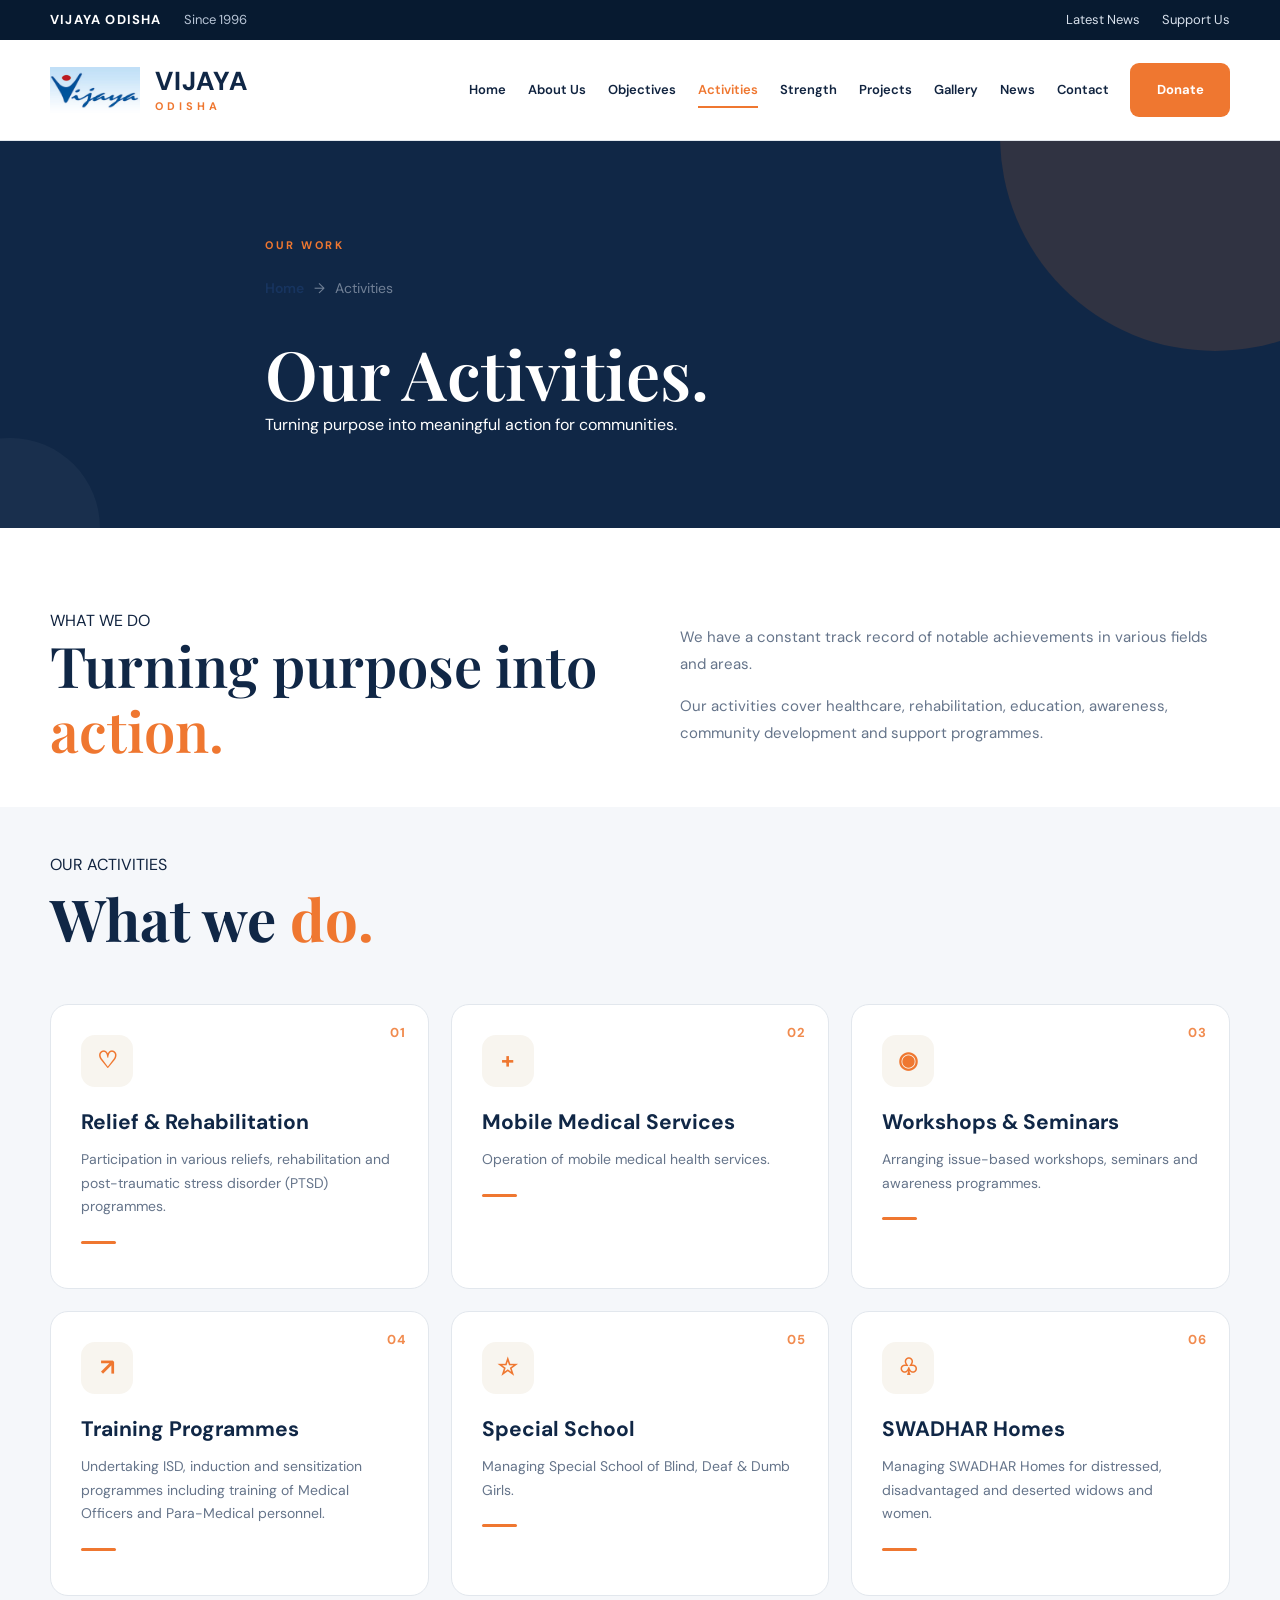
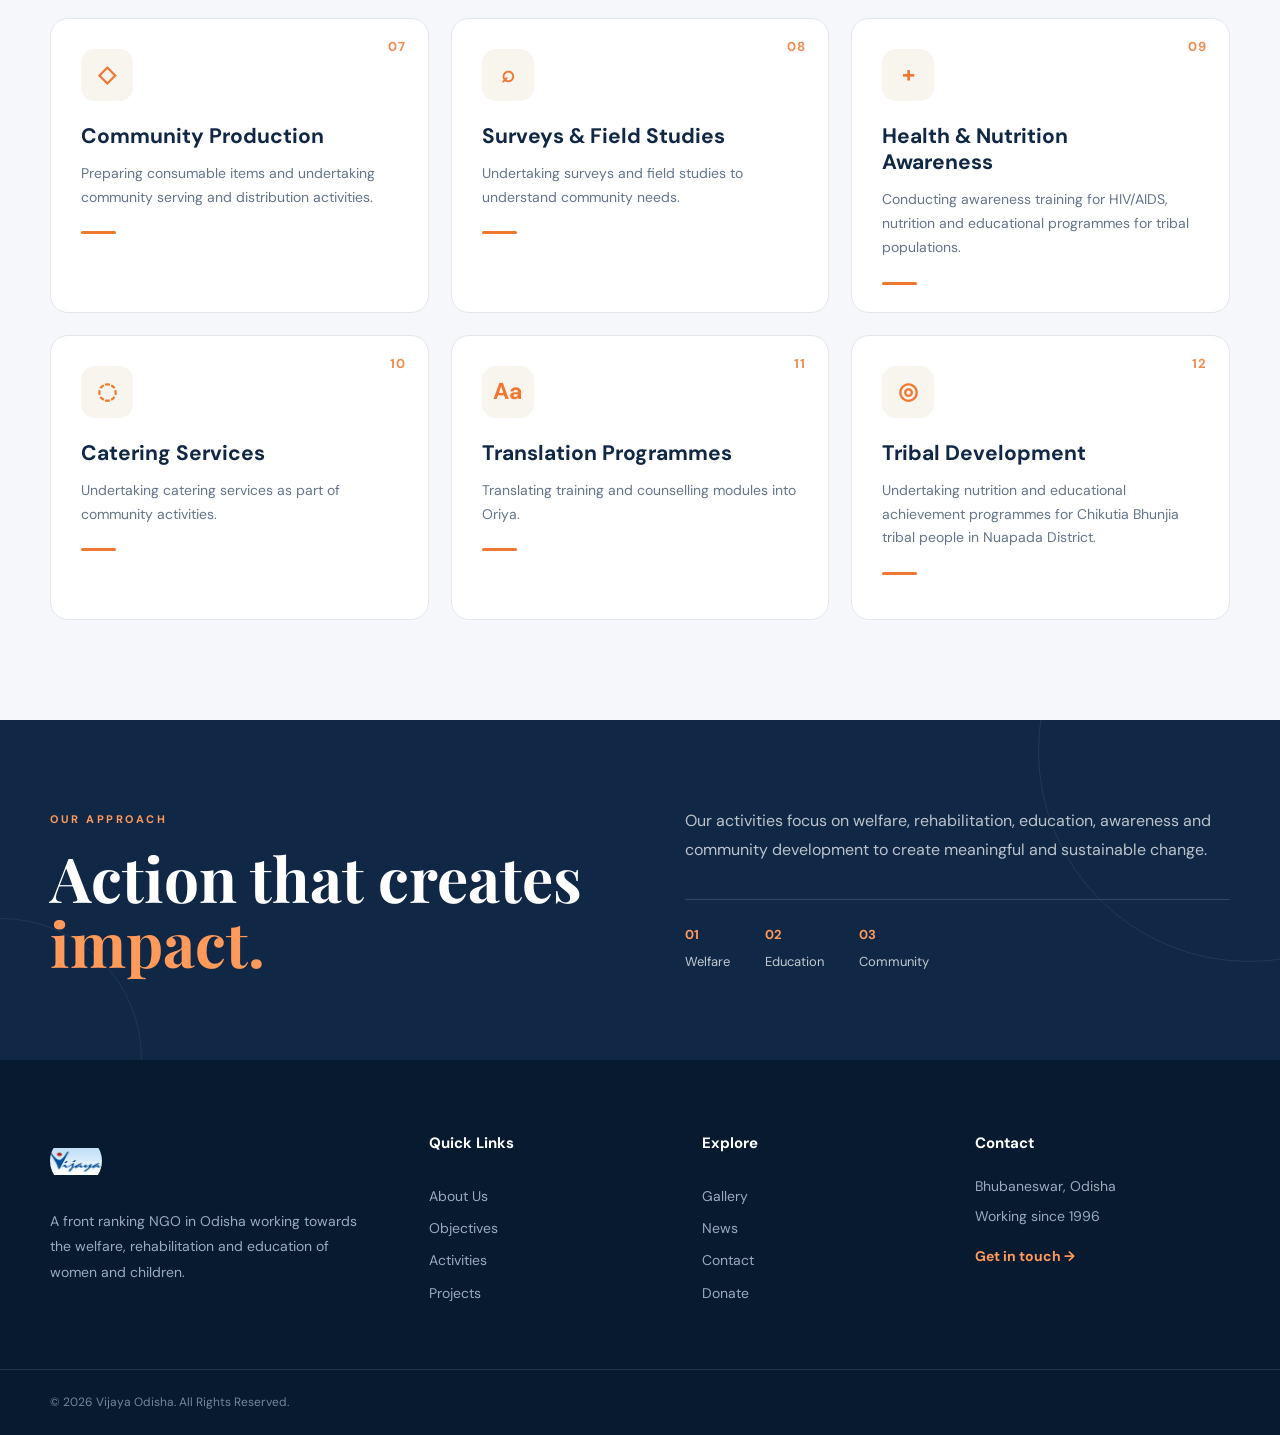
==== commit f4357fcf: "Update website styling" ====
--- a/activities.html
+++ b/activities.html
@@ -8,8 +8,12 @@
     <meta name="viewport"
         content="width=device-width, initial-scale=1.0">
 
+    <meta name="description"
+        content="Explore the activities and programmes undertaken by Vijaya Odisha.">
+
     <title>Activities - Vijaya Odisha</title>
 
+    <!-- Google Fonts -->
     <link rel="preconnect"
         href="https://fonts.googleapis.com">
 
@@ -17,32 +21,51 @@
         href="https://fonts.gstatic.com"
         crossorigin>
 
-    <link href="https://fonts.googleapis.com/css2?family=DM+Sans:wght@400;500;600;700&family=Playfair+Display:wght@500;600;700&display=swap"
+    <link
+        href="https://fonts.googleapis.com/css2?family=DM+Sans:wght@400;500;600;700&family=Playfair+Display:wght@500;600;700&display=swap"
         rel="stylesheet">
 
+    <!-- Main CSS -->
     <link rel="stylesheet"
         href="css/style.css">
 
 </head>
 
+
 <body>
 
 
-    <!-- TOP BAR -->
+    <!-- =====================================
+         TOP BAR
+    ====================================== -->
 
     <div class="topbar">
 
         <div class="container topbar-inner">
 
             <div class="topbar-left">
+
                 <span>VIJAYA ODISHA</span>
+
                 <span>Since 1996</span>
+
             </div>
 
+
             <div class="topbar-right">
-                <a href="news.html">Latest News</a>
-                <a href="donate.html">Support Us</a>
-                <a href="contact.html">Contact</a>
+
+                <a href="news.html">
+                    Latest News
+                </a>
+
+                <a href="donate.html">
+                    Support Us
+                </a>
+
+                <a href="contact.html">
+                    Contact
+                </a>
+
             </div>
 
         </div>
@@ -50,22 +73,42 @@
     </div>
 
 
-    <!-- HEADER -->
+
+    <!-- =====================================
+         HEADER
+    ====================================== -->
 
     <header class="header">
 
         <div class="container header-inner">
+
+
+            <!-- LOGO + VIJAYA ODISHA -->
 
             <a href="index.html"
                 class="brand">
 
-                <img src="assets/images/vijay-odisha-logo.jpg"
-                    alt="Vijaya Odisha Logo">
+                <img
+                    src="assets/images/vijay-odisha-logo.jpg"
+                    alt="Vijaya Odisha Logo"
+                    class="brand-logo">
+
+                <div class="brand-text">
+
+                    <strong>VIJAYA</strong>
+
+                    <span>ODISHA</span>
+
+                </div>
 
             </a>
 
 
-            <nav class="navigation">
+
+            <!-- DESKTOP NAVIGATION -->
+
+            <nav class="navigation"
+                aria-label="Main navigation">
 
                 <a href="index.html">
                     Home
@@ -105,56 +148,129 @@
                 </a>
 
                 <a href="donate.html"
-                    class="donate-button">
+                    class="donate-link">
                     Donate
                 </a>
 
             </nav>
 
 
-            <button class="menu-toggle"
-                id="menuToggle">
+
+            <!-- MOBILE MENU BUTTON -->
+
+            <button
+                class="menu-toggle"
+                id="menuToggle"
+                aria-label="Open Menu"
+                aria-expanded="false">
+
                 ☰
+
             </button>
 
         </div>
 
 
-        <nav class="mobile-navigation"
-            id="mobileNavigation">
-
-            <a href="index.html">Home</a>
-            <a href="about-us.html">About Us</a>
-            <a href="objectives.html">Objectives</a>
-            <a href="activities.html">Activities</a>
-            <a href="strength.html">Strength</a>
-            <a href="projects.html">Projects</a>
-            <a href="photo-gallery.html">Gallery</a>
-            <a href="news.html">News</a>
-            <a href="contact.html">Contact</a>
-            <a href="donate.html">Donate</a>
+
+        <!-- MOBILE NAVIGATION -->
+
+        <nav
+            class="mobile-navigation"
+            id="mobileNavigation"
+            aria-label="Mobile navigation">
+
+            <a href="index.html">
+                Home
+            </a>
+
+            <a href="about-us.html">
+                About Us
+            </a>
+
+            <a href="objectives.html">
+                Objectives
+            </a>
+
+            <a href="activities.html"
+                class="active">
+                Activities
+            </a>
+
+            <a href="strength.html">
+                Strength
+            </a>
+
+            <a href="projects.html">
+                Projects
+            </a>
+
+            <a href="photo-gallery.html">
+                Gallery
+            </a>
+
+            <a href="news.html">
+                News
+            </a>
+
+            <a href="contact.html">
+                Contact
+            </a>
+
+            <a href="donate.html">
+                Donate
+            </a>
 
         </nav>
 
     </header>
 
 
-    <!-- HERO -->
+
+    <!-- =====================================
+         HERO
+    ====================================== -->
 
     <section class="page-hero">
 
         <div class="container page-hero-content">
+
 
             <span class="section-label">
                 OUR WORK
             </span>
 
+
+            <div class="breadcrumb">
+
+                <a href="index.html">
+                    Home
+                </a>
+
+                <span>→</span>
+
+                <span>
+                    Activities
+                </span>
+
+            </div>
+
+
             <h1>
-                Our <span>Activities.</span>
+
+                Our
+
+                <span>
+                    Activities.
+                </span>
+
             </h1>
 
+
             <p>
-                Home / Activities
+
+                Turning purpose into meaningful
+                action for communities.
+
             </p>
 
         </div>
@@ -162,238 +278,456 @@
     </section>
 
 
+
     <main>
 
 
-        <section class="section">
+        <!-- =====================================
+             INTRODUCTION
+        ====================================== -->
+
+        <section class="activities-intro section">
 
             <div class="container">
 
 
-                <div class="section-heading center-heading">
+                <div class="activities-intro-grid">
+
+
+                    <div class="section-heading">
+
+                        <span class="eyebrow">
+                            WHAT WE DO
+                        </span>
+
+
+                        <h2>
+
+                            Turning purpose into
+
+                            <span>
+                                action.
+                            </span>
+
+                        </h2>
+
+                    </div>
+
+
+
+                    <div class="activities-intro-text">
+
+                        <p>
+
+                            We have a constant track record
+                            of notable achievements in various
+                            fields and areas.
+
+                        </p>
+
+                        <p>
+
+                            Our activities cover healthcare,
+                            rehabilitation, education, awareness,
+                            community development and support
+                            programmes.
+
+                        </p>
+
+                    </div>
+
+
+                </div>
+
+            </div>
+
+        </section>
+
+
+
+        <!-- =====================================
+             ACTIVITIES
+        ====================================== -->
+
+        <section class="activities-section section">
+
+            <div class="container">
+
+
+                <div class="activities-heading">
 
                     <span class="eyebrow">
-                        WHAT WE DO
+                        OUR ACTIVITIES
                     </span>
 
                     <h2>
-                        Turning purpose into
-                        <span>action.</span>
+                        What we
+                        <span>do.</span>
                     </h2>
 
-                    <p>
-                        We have a constant track record
-                        of notable achievements in various
-                        fields and areas.
-                    </p>
-
                 </div>
 
 
+
                 <div class="activity-modern-grid">
 
 
+                    <!-- 01 -->
+
                     <article class="activity-card">
 
-                        <span>01</span>
+                        <div class="activity-number">
+                            01
+                        </div>
+
+                        <div class="activity-icon">
+                            ♡
+                        </div>
 
                         <h3>
                             Relief & Rehabilitation
                         </h3>
 
                         <p>
+
                             Participation in various
                             reliefs, rehabilitation and
                             post-traumatic stress disorder
                             (PTSD) programmes.
+
                         </p>
 
+                        <span class="activity-line"></span>
+
                     </article>
 
 
+
+                    <!-- 02 -->
+
                     <article class="activity-card">
 
-                        <span>02</span>
+                        <div class="activity-number">
+                            02
+                        </div>
+
+                        <div class="activity-icon">
+                            +
+                        </div>
 
                         <h3>
                             Mobile Medical Services
                         </h3>
 
                         <p>
+
                             Operation of mobile medical
                             health services.
+
                         </p>
 
+                        <span class="activity-line"></span>
+
                     </article>
 
 
+
+                    <!-- 03 -->
+
                     <article class="activity-card">
 
-                        <span>03</span>
+                        <div class="activity-number">
+                            03
+                        </div>
+
+                        <div class="activity-icon">
+                            ◉
+                        </div>
 
                         <h3>
                             Workshops & Seminars
                         </h3>
 
                         <p>
+
                             Arranging issue-based workshops,
                             seminars and awareness programmes.
+
                         </p>
 
+                        <span class="activity-line"></span>
+
                     </article>
 
 
+
+                    <!-- 04 -->
+
                     <article class="activity-card">
 
-                        <span>04</span>
+                        <div class="activity-number">
+                            04
+                        </div>
+
+                        <div class="activity-icon">
+                            ↗
+                        </div>
 
                         <h3>
                             Training Programmes
                         </h3>
 
                         <p>
+
                             Undertaking ISD, induction and
                             sensitization programmes including
                             training of Medical Officers and
                             Para-Medical personnel.
+
                         </p>
 
+                        <span class="activity-line"></span>
+
                     </article>
 
 
+
+                    <!-- 05 -->
+
                     <article class="activity-card">
 
-                        <span>05</span>
+                        <div class="activity-number">
+                            05
+                        </div>
+
+                        <div class="activity-icon">
+                            ☆
+                        </div>
 
                         <h3>
                             Special School
                         </h3>
 
                         <p>
+
                             Managing Special School of Blind,
                             Deaf & Dumb Girls.
+
                         </p>
 
+                        <span class="activity-line"></span>
+
                     </article>
 
 
+
+                    <!-- 06 -->
+
                     <article class="activity-card">
 
-                        <span>06</span>
+                        <div class="activity-number">
+                            06
+                        </div>
+
+                        <div class="activity-icon">
+                            ♧
+                        </div>
 
                         <h3>
                             SWADHAR Homes
                         </h3>
 
                         <p>
+
                             Managing SWADHAR Homes for
                             distressed, disadvantaged and
                             deserted widows and women.
+
                         </p>
 
+                        <span class="activity-line"></span>
+
                     </article>
 
 
+
+                    <!-- 07 -->
+
                     <article class="activity-card">
 
-                        <span>07</span>
+                        <div class="activity-number">
+                            07
+                        </div>
+
+                        <div class="activity-icon">
+                            ◇
+                        </div>
 
                         <h3>
                             Community Production
                         </h3>
 
                         <p>
+
                             Preparing consumable items and
                             undertaking community serving
                             and distribution activities.
+
                         </p>
 
+                        <span class="activity-line"></span>
+
                     </article>
 
 
+
+                    <!-- 08 -->
+
                     <article class="activity-card">
 
-                        <span>08</span>
+                        <div class="activity-number">
+                            08
+                        </div>
+
+                        <div class="activity-icon">
+                            ⌕
+                        </div>
 
                         <h3>
                             Surveys & Field Studies
                         </h3>
 
                         <p>
+
                             Undertaking surveys and field
                             studies to understand community
                             needs.
+
                         </p>
 
+                        <span class="activity-line"></span>
+
                     </article>
 
 
+
+                    <!-- 09 -->
+
                     <article class="activity-card">
 
-                        <span>09</span>
+                        <div class="activity-number">
+                            09
+                        </div>
+
+                        <div class="activity-icon">
+                            +
+                        </div>
 
                         <h3>
                             Health & Nutrition Awareness
                         </h3>
 
                         <p>
+
                             Conducting awareness training
                             for HIV/AIDS, nutrition and
                             educational programmes for
                             tribal populations.
+
                         </p>
 
+                        <span class="activity-line"></span>
+
                     </article>
 
 
+
+                    <!-- 10 -->
+
                     <article class="activity-card">
 
-                        <span>10</span>
+                        <div class="activity-number">
+                            10
+                        </div>
+
+                        <div class="activity-icon">
+                            ◌
+                        </div>
 
                         <h3>
                             Catering Services
                         </h3>
 
                         <p>
+
                             Undertaking catering services
                             as part of community activities.
+
                         </p>
 
+                        <span class="activity-line"></span>
+
                     </article>
 
 
+
+                    <!-- 11 -->
+
                     <article class="activity-card">
 
-                        <span>11</span>
+                        <div class="activity-number">
+                            11
+                        </div>
+
+                        <div class="activity-icon">
+                            Aa
+                        </div>
 
                         <h3>
                             Translation Programmes
                         </h3>
 
                         <p>
+
                             Translating training and
                             counselling modules into Oriya.
+
                         </p>
 
+                        <span class="activity-line"></span>
+
                     </article>
 
 
+
+                    <!-- 12 -->
+
                     <article class="activity-card">
 
-                        <span>12</span>
+                        <div class="activity-number">
+                            12
+                        </div>
+
+                        <div class="activity-icon">
+                            ◎
+                        </div>
 
                         <h3>
                             Tribal Development
                         </h3>
 
                         <p>
+
                             Undertaking nutrition and
                             educational achievement
                             programmes for Chikutia
                             Bhunjia tribal people in
                             Nuapada District.
+
                         </p>
 
+                        <span class="activity-line"></span>
+
                     </article>
 
 
@@ -404,9 +738,15 @@
         </section>
 
 
+
+        <!-- =====================================
+             APPROACH SECTION
+        ====================================== -->
+
         <section class="dark-feature-section">
 
             <div class="container feature-grid">
+
 
                 <div>
 
@@ -414,20 +754,55 @@
                         OUR APPROACH
                     </span>
 
+
                     <h2>
+
                         Action that creates
-                        <span>impact.</span>
+
+                        <span>
+                            impact.
+                        </span>
+
                     </h2>
 
                 </div>
 
-                <p>
-                    Our activities focus on welfare,
-                    rehabilitation, education,
-                    awareness and community development
-                    to create meaningful and sustainable
-                    change.
-                </p>
+
+
+                <div class="feature-description">
+
+                    <p>
+
+                        Our activities focus on welfare,
+                        rehabilitation, education,
+                        awareness and community development
+                        to create meaningful and sustainable
+                        change.
+
+                    </p>
+
+
+                    <div class="feature-mini-points">
+
+                        <div>
+                            <strong>01</strong>
+                            <span>Welfare</span>
+                        </div>
+
+                        <div>
+                            <strong>02</strong>
+                            <span>Education</span>
+                        </div>
+
+                        <div>
+                            <strong>03</strong>
+                            <span>Community</span>
+                        </div>
+
+                    </div>
+
+                </div>
+
 
             </div>
 
@@ -437,49 +812,67 @@
     </main>
 
 
-    <!-- FOOTER -->
+
+    <!-- =====================================
+         FOOTER
+    ====================================== -->
 
     <footer class="footer">
 
         <div class="container footer-grid">
 
+
+            <!-- ABOUT -->
 
             <div class="footer-about">
 
                 <a href="index.html"
                     class="footer-brand">
 
-                    <img src="assets/images/vijay-odisha-logo.jpg"
+                    <img
+                        src="assets/images/vijay-odisha-logo.jpg"
                         alt="Vijaya Odisha Logo">
 
                 </a>
 
+
                 <p>
+
                     A front ranking NGO in Odisha
                     working towards the welfare,
                     rehabilitation and education
                     of women and children.
+
                 </p>
 
             </div>
 
 
+
+            <!-- QUICK LINKS -->
+
             <div class="footer-links">
 
-                <h3>Quick Links</h3>
+                <h3>
+                    Quick Links
+                </h3>
+
 
                 <a href="about-us.html">
                     About Us
                 </a>
 
+
                 <a href="objectives.html">
                     Objectives
                 </a>
 
+
                 <a href="activities.html">
                     Activities
                 </a>
 
+
                 <a href="projects.html">
                     Projects
                 </a>
@@ -487,22 +880,31 @@
             </div>
 
 
+
+            <!-- EXPLORE -->
+
             <div class="footer-links">
 
-                <h3>Explore</h3>
+                <h3>
+                    Explore
+                </h3>
+
 
                 <a href="photo-gallery.html">
                     Gallery
                 </a>
 
+
                 <a href="news.html">
                     News
                 </a>
 
+
                 <a href="contact.html">
                     Contact
                 </a>
 
+
                 <a href="donate.html">
                     Donate
                 </a>
@@ -510,18 +912,26 @@
             </div>
 
 
+
+            <!-- CONTACT -->
+
             <div class="footer-contact">
 
-                <h3>Contact</h3>
+                <h3>
+                    Contact
+                </h3>
+
 
                 <p>
                     Bhubaneswar, Odisha
                 </p>
 
+
                 <p>
                     Working since 1996
                 </p>
 
+
                 <a href="contact.html">
                     Get in touch →
                 </a>
@@ -532,13 +942,18 @@
         </div>
 
 
+
+        <!-- FOOTER BOTTOM -->
+
         <div class="footer-bottom">
 
             <div class="container">
 
                 <p>
+
                     © 2026 Vijaya Odisha.
                     All Rights Reserved.
+
                 </p>
 
             </div>
@@ -548,8 +963,347 @@
     </footer>
 
 
+
+    <!-- JavaScript -->
+
     <script src="js/script.js"></script>
 
+
+    <!-- =====================================
+         ACTIVITIES PAGE STYLING
+         ===================================== -->
+
+    <style>
+
+        /* -------------------------------------
+           INTRO
+        ------------------------------------- */
+
+        .activities-intro {
+            padding-top: 80px;
+            padding-bottom: 45px;
+        }
+
+        .activities-intro-grid {
+            display: grid;
+            grid-template-columns: 1fr 1fr;
+            gap: 80px;
+            align-items: end;
+        }
+
+        .activities-intro-text {
+            max-width: 580px;
+        }
+
+        .activities-intro-text p {
+            margin: 0 0 15px;
+            color: var(--muted);
+            font-size: 15px;
+            line-height: 1.8;
+        }
+
+
+        /* -------------------------------------
+           ACTIVITIES SECTION
+        ------------------------------------- */
+
+        .activities-section {
+            padding-top: 45px;
+            padding-bottom: 100px;
+            background: var(--light-bg);
+        }
+
+        .activities-heading {
+            margin-bottom: 42px;
+        }
+
+        .activities-heading h2 {
+            margin: 10px 0 0;
+            font-family: "Playfair Display", serif;
+            font-size: clamp(38px, 5vw, 58px);
+            line-height: 1.05;
+            color: var(--navy);
+        }
+
+        .activities-heading h2 span {
+            color: var(--orange);
+        }
+
+
+        /* -------------------------------------
+           GRID
+        ------------------------------------- */
+
+        .activity-modern-grid {
+            display: grid;
+            grid-template-columns: repeat(3, 1fr);
+            gap: 22px;
+        }
+
+
+        /* -------------------------------------
+           CARD
+        ------------------------------------- */
+
+        .activity-card {
+            position: relative;
+            min-height: 285px;
+            padding: 30px 30px 27px;
+            background: var(--white);
+            border: 1px solid var(--border);
+            border-radius: 18px;
+            overflow: hidden;
+            transition:
+                transform 0.3s ease,
+                box-shadow 0.3s ease,
+                border-color 0.3s ease;
+        }
+
+        .activity-card:hover {
+            transform: translateY(-7px);
+            border-color: rgba(239, 119, 48, 0.35);
+            box-shadow: 0 18px 40px rgba(16, 39, 70, 0.10);
+        }
+
+
+        /* NUMBER */
+
+        .activity-number {
+            position: absolute;
+            top: 18px;
+            right: 22px;
+
+            font-size: 13px;
+            font-weight: 700;
+            letter-spacing: 1px;
+            color: var(--orange);
+
+            opacity: 0.85;
+        }
+
+
+        /* ICON */
+
+        .activity-icon {
+            width: 52px;
+            height: 52px;
+
+            display: flex;
+            align-items: center;
+            justify-content: center;
+
+            margin-bottom: 22px;
+
+            border-radius: 14px;
+
+            background: var(--cream);
+            color: var(--orange);
+
+            font-size: 23px;
+            font-weight: 700;
+
+            transition:
+                background 0.3s ease,
+                color 0.3s ease,
+                transform 0.3s ease;
+        }
+
+        .activity-card:hover .activity-icon {
+            background: var(--orange);
+            color: var(--white);
+            transform: rotate(-5deg) scale(1.05);
+        }
+
+
+        /* TITLE */
+
+        .activity-card h3 {
+            margin: 0 0 13px;
+
+            max-width: 280px;
+
+            font-size: 21px;
+            line-height: 1.25;
+
+            color: var(--navy);
+        }
+
+
+        /* DESCRIPTION */
+
+        .activity-card p {
+            margin: 0;
+
+            color: var(--muted);
+
+            font-size: 14px;
+            line-height: 1.7;
+        }
+
+
+        /* BOTTOM LINE */
+
+        .activity-line {
+            display: block;
+
+            width: 35px;
+            height: 3px;
+
+            margin-top: 22px;
+
+            background: var(--orange);
+            border-radius: 10px;
+
+            transition: width 0.3s ease;
+        }
+
+        .activity-card:hover .activity-line {
+            width: 65px;
+        }
+
+
+        /* -------------------------------------
+           DARK FEATURE
+        ------------------------------------- */
+
+        .dark-feature-section {
+            padding: 85px 0;
+            background: var(--navy);
+            color: var(--white);
+        }
+
+        .feature-grid {
+            display: grid;
+            grid-template-columns: 1fr 1fr;
+            gap: 90px;
+            align-items: center;
+        }
+
+        .dark-feature-section .section-label {
+            color: var(--light-orange);
+        }
+
+        .dark-feature-section h2 {
+            margin: 15px 0 0;
+
+            font-family: "Playfair Display", serif;
+
+            font-size: clamp(40px, 5vw, 62px);
+            line-height: 1.05;
+
+            color: var(--white);
+        }
+
+        .dark-feature-section h2 span {
+            color: var(--light-orange);
+        }
+
+        .feature-description p {
+            margin: 0;
+
+            color: rgba(255,255,255,0.72);
+
+            font-size: 16px;
+            line-height: 1.8;
+        }
+
+
+        /* MINI POINTS */
+
+        .feature-mini-points {
+            display: flex;
+            gap: 35px;
+
+            margin-top: 35px;
+            padding-top: 25px;
+
+            border-top: 1px solid rgba(255,255,255,0.15);
+        }
+
+        .feature-mini-points div {
+            display: flex;
+            flex-direction: column;
+            gap: 6px;
+        }
+
+        .feature-mini-points strong {
+            font-size: 13px;
+            color: var(--light-orange);
+        }
+
+        .feature-mini-points span {
+            font-size: 13px;
+            color: rgba(255,255,255,0.75);
+        }
+
+
+        /* -------------------------------------
+           RESPONSIVE
+        ------------------------------------- */
+
+        @media (max-width: 1000px) {
+
+            .activity-modern-grid {
+                grid-template-columns: repeat(2, 1fr);
+            }
+
+            .activities-intro-grid,
+            .feature-grid {
+                grid-template-columns: 1fr;
+                gap: 35px;
+            }
+
+        }
+
+
+        @media (max-width: 800px) {
+
+            .activities-intro {
+                padding-top: 55px;
+            }
+
+            .activities-section {
+                padding-bottom: 65px;
+            }
+
+            .activity-modern-grid {
+                grid-template-columns: 1fr;
+            }
+
+            .activity-card {
+                min-height: auto;
+            }
+
+            .dark-feature-section {
+                padding: 65px 0;
+            }
+
+            .feature-mini-points {
+                gap: 22px;
+            }
+
+        }
+
+
+        @media (max-width: 500px) {
+
+            .activity-card {
+                padding: 25px;
+            }
+
+            .activities-heading h2 {
+                font-size: 42px;
+            }
+
+            .dark-feature-section h2 {
+                font-size: 40px;
+            }
+
+        }
+
+    </style>
+
+
 </body>
 
 </html>
--- a/css/style.css
+++ b/css/style.css
@@ -2,22 +2,17 @@
    VIJAYA ODISHA
    COMPLETE WEBSITE STYLESHEET
 ========================================================= */
-
-
 /* =========================================================
    01. RESET
 ========================================================= */
-
 * {
     margin: 0;
     padding: 0;
     box-sizing: border-box;
 }
-
 html {
     scroll-behavior: smooth;
 }
-
 body {
     font-family: "DM Sans", Arial, sans-serif;
     background: #ffffff;
@@ -25,74 +20,57 @@
     line-height: 1.6;
     overflow-x: hidden;
 }
-
 img {
     max-width: 100%;
     display: block;
 }
-
 a {
     color: inherit;
     text-decoration: none;
 }
-
 button,
 input,
 textarea,
 select {
     font: inherit;
 }
-
 button {
     cursor: pointer;
 }
-
 .container {
     width: min(1180px, calc(100% - 40px));
     margin: 0 auto;
 }
-
-
 /* =========================================================
    02. VARIABLES
 ========================================================= */
-
 :root {
     --navy: #102746;
     --dark-navy: #071a30;
     --orange: #ef7730;
     --light-orange: #ff9a5b;
-
     --cream: #f8f5ef;
     --light-bg: #f5f7fa;
     --white: #ffffff;
-
     --text: #10233f;
     --muted: #65748a;
     --border: #e2e7ed;
-
     --shadow-sm: 0 10px 30px rgba(16, 39, 70, 0.07);
     --shadow-md: 0 20px 50px rgba(16, 39, 70, 0.11);
     --shadow-lg: 0 30px 70px rgba(16, 39, 70, 0.16);
-
     --radius-sm: 8px;
     --radius-md: 14px;
     --radius-lg: 24px;
-
     --transition: 0.3s ease;
 }
-
-
 /* =========================================================
    03. TOP BAR
 ========================================================= */
-
 .topbar {
     background: var(--dark-navy);
     color: #ffffff;
     font-size: 13px;
 }
-
 .topbar-inner {
     min-height: 40px;
     display: flex;
@@ -100,49 +78,39 @@
     justify-content: space-between;
     gap: 20px;
 }
-
 .topbar-left,
 .topbar-right {
     display: flex;
     align-items: center;
     gap: 22px;
 }
-
 .topbar-left span:first-child {
     font-weight: 700;
     letter-spacing: 1.2px;
 }
-
 .topbar-left span:last-child {
     color: #b9c6d7;
 }
-
 .topbar-right a {
     color: #d8e1ec;
     transition: var(--transition);
 }
-
 .topbar-right a:hover {
     color: var(--light-orange);
 }
-
 .login-link {
     border-left: 1px solid rgba(255, 255, 255, 0.18);
     padding-left: 22px;
 }
-
-
 /* =========================================================
    04. MAIN HEADER
 ========================================================= */
-
 .header {
     position: relative;
     z-index: 1000;
     background: rgba(255, 255, 255, 0.97);
     border-bottom: 1px solid var(--border);
 }
-
 .header-inner {
     min-height: 86px;
     display: flex;
@@ -150,38 +118,31 @@
     justify-content: space-between;
     gap: 30px;
 }
-
-
 /* =========================================================
    05. BRAND
 ========================================================= */
-
 .brand {
     display: flex;
     align-items: center;
     gap: 12px;
     flex-shrink: 0;
 }
-
 .brand-logo {
     width: 58px;
     height: 58px;
     object-fit: contain;
     border-radius: 50%;
 }
-
 .brand-text {
     display: flex;
     flex-direction: column;
     line-height: 1;
 }
-
 .brand-text strong {
     color: var(--navy);
     font-size: 22px;
     letter-spacing: 1px;
 }
-
 .brand-text span {
     margin-top: 5px;
     color: var(--orange);
@@ -189,19 +150,15 @@
     font-weight: 700;
     letter-spacing: 2.5px;
 }
-
-
 /* =========================================================
    06. DESKTOP NAVIGATION
 ========================================================= */
-
 .navigation {
     display: flex;
     align-items: center;
     justify-content: flex-end;
     gap: 4px;
 }
-
 .navigation a {
     position: relative;
     padding: 10px 9px;
@@ -211,7 +168,6 @@
     white-space: nowrap;
     transition: var(--transition);
 }
-
 .navigation a::after {
     content: "";
     position: absolute;
@@ -224,17 +180,14 @@
     transform-origin: center;
     transition: var(--transition);
 }
-
 .navigation a:hover,
 .navigation a.active {
     color: var(--orange);
 }
-
 .navigation a:hover::after,
 .navigation a.active::after {
     transform: scaleX(1);
 }
-
 .navigation .donate-link {
     margin-left: 8px;
     padding: 11px 18px;
@@ -242,22 +195,17 @@
     background: var(--orange);
     border-radius: 6px;
 }
-
 .navigation .donate-link::after {
     display: none;
 }
-
 .navigation .donate-link:hover {
     color: #ffffff;
     background: var(--navy);
     transform: translateY(-2px);
 }
-
-
 /* =========================================================
    07. MOBILE MENU BUTTON
 ========================================================= */
-
 .menu-toggle {
     display: none;
     width: 44px;
@@ -270,7 +218,6 @@
     flex-direction: column;
     gap: 5px;
 }
-
 .menu-toggle span {
     width: 20px;
     height: 2px;
@@ -278,23 +225,18 @@
     border-radius: 10px;
     transition: var(--transition);
 }
-
 .menu-toggle:hover {
     background: var(--orange);
 }
-
-
 /* =========================================================
    08. MOBILE NAVIGATION
 ========================================================= */
-
 .mobile-navigation {
     display: none;
     background: var(--white);
     border-top: 1px solid var(--border);
     box-shadow: var(--shadow-md);
 }
-
 .mobile-navigation a {
     display: block;
     padding: 14px 20px;
@@ -304,34 +246,27 @@
     border-bottom: 1px solid var(--border);
     transition: var(--transition);
 }
-
 .mobile-navigation a:hover {
     color: var(--orange);
     background: var(--light-bg);
     padding-left: 27px;
 }
-
 .mobile-navigation.show {
     display: block;
 }
-
-
 /* =========================================================
    09. GENERAL TYPOGRAPHY
 ========================================================= */
-
 h1,
 h2,
 h3,
 h4 {
     line-height: 1.15;
 }
-
 h1,
 h2 {
     font-family: "Playfair Display", Georgia, serif;
 }
-
 .section-label {
     margin-bottom: 13px;
     color: var(--orange);
@@ -340,11 +275,9 @@
     letter-spacing: 2.5px;
     text-transform: uppercase;
 }
-
 .section-heading {
     max-width: 720px;
 }
-
 .section-heading h2,
 .objectives-content h2,
 .impact-header h2 {
@@ -352,36 +285,29 @@
     font-size: clamp(36px, 5vw, 56px);
     font-weight: 600;
 }
-
 .section-heading h2 span,
 .objectives-content h2 span,
 .cta-section h2 span {
     color: var(--orange);
 }
-
 .section-heading p {
     max-width: 680px;
     margin-top: 20px;
     color: var(--muted);
     font-size: 16px;
 }
-
 .section-heading.centered {
     max-width: 760px;
     margin: 0 auto 55px;
     text-align: center;
 }
-
 .section-heading.centered p {
     margin-left: auto;
     margin-right: auto;
 }
-
-
 /* =========================================================
    10. BUTTONS
 ========================================================= */
-
 .button {
     display: inline-flex;
     align-items: center;
@@ -394,52 +320,42 @@
     font-weight: 700;
     transition: var(--transition);
 }
-
 .button-primary {
     color: #ffffff;
     background: var(--orange);
 }
-
 .button-primary:hover {
     background: var(--navy);
     transform: translateY(-2px);
     box-shadow: var(--shadow-sm);
 }
-
 .button-outline {
     color: var(--navy);
     border-color: #bcc6d2;
     background: transparent;
 }
-
 .button-outline:hover {
     color: #ffffff;
     border-color: var(--navy);
     background: var(--navy);
     transform: translateY(-2px);
 }
-
 .button-light {
     color: var(--navy);
     background: #ffffff;
 }
-
 .button-light:hover {
     color: #ffffff;
     background: var(--orange);
     transform: translateY(-2px);
 }
-
 .center-button {
     margin-top: 45px;
     text-align: center;
 }
-
-
 /* =========================================================
    11. HOME HERO
 ========================================================= */
-
 .hero {
     position: relative;
     min-height: 650px;
@@ -454,7 +370,6 @@
             #eef2f5 100%
         );
 }
-
 .hero-background-shape {
     position: absolute;
     width: 520px;
@@ -464,7 +379,6 @@
     border-radius: 50%;
     background: rgba(239, 119, 48, 0.08);
 }
-
 .hero-background-shape::after {
     content: "";
     position: absolute;
@@ -475,7 +389,6 @@
     border-radius: 50%;
     background: rgba(16, 39, 70, 0.05);
 }
-
 .hero-inner {
     position: relative;
     z-index: 2;
@@ -486,11 +399,9 @@
     padding-top: 75px;
     padding-bottom: 75px;
 }
-
 .hero-content {
     max-width: 620px;
 }
-
 .hero-label {
     display: inline-flex;
     align-items: center;
@@ -501,14 +412,12 @@
     font-weight: 700;
     letter-spacing: 2px;
 }
-
 .hero-label::before {
     content: "";
     width: 30px;
     height: 2px;
     background: var(--orange);
 }
-
 .hero-content h1 {
     margin-bottom: 24px;
     color: var(--navy);
@@ -516,11 +425,9 @@
     font-weight: 600;
     letter-spacing: -1.5px;
 }
-
 .hero-content h1 span {
     color: var(--orange);
 }
-
 .hero-content > p {
     max-width: 540px;
     margin-bottom: 32px;
@@ -528,25 +435,20 @@
     font-size: 17px;
     line-height: 1.8;
 }
-
 .hero-buttons {
     display: flex;
     flex-wrap: wrap;
     gap: 12px;
 }
-
-
 /* =========================================================
    12. HERO IMAGE CARD
 ========================================================= */
-
 .hero-card-wrapper {
     position: relative;
     max-width: 470px;
     width: 100%;
     margin-left: auto;
 }
-
 .hero-card {
     position: relative;
     height: 500px;
@@ -555,18 +457,15 @@
     background: var(--navy);
     box-shadow: var(--shadow-lg);
 }
-
 .hero-card-image {
     position: absolute;
     inset: 0;
 }
-
 .hero-card-image img {
     width: 100%;
     height: 100%;
     object-fit: cover;
 }
-
 .hero-card-overlay {
     position: absolute;
     inset: 0;
@@ -578,7 +477,6 @@
             rgba(7, 26, 48, 0.05) 100%
         );
 }
-
 .hero-card-content {
     position: absolute;
     left: 32px;
@@ -586,7 +484,6 @@
     bottom: 30px;
     color: #ffffff;
 }
-
 .hero-card-small {
     display: block;
     margin-bottom: 10px;
@@ -595,19 +492,16 @@
     font-weight: 700;
     letter-spacing: 2px;
 }
-
 .hero-card-content h2 {
     margin-bottom: 10px;
     font-family: "Playfair Display", Georgia, serif;
     font-size: 32px;
     line-height: 1.15;
 }
-
 .hero-card-content p {
     color: #d7e0ea;
     font-size: 13px;
 }
-
 .hero-year-badge {
     position: absolute;
     right: -32px;
@@ -624,13 +518,11 @@
     box-shadow: var(--shadow-md);
     text-align: center;
 }
-
 .hero-year-badge strong {
     font-family: "Playfair Display", Georgia, serif;
     font-size: 28px;
     line-height: 1;
 }
-
 .hero-year-badge span {
     max-width: 80px;
     margin-top: 6px;
@@ -638,24 +530,19 @@
     line-height: 1.2;
     font-weight: 600;
 }
-
-
 /* =========================================================
    13. INTRODUCTION
 ========================================================= */
-
 .intro-section {
     padding: 110px 0;
     background: #ffffff;
 }
-
 .intro-grid {
     display: grid;
     grid-template-columns: repeat(3, 1fr);
     gap: 20px;
     margin-top: 55px;
 }
-
 .intro-box {
     position: relative;
     min-height: 310px;
@@ -666,7 +553,6 @@
     background: #ffffff;
     transition: var(--transition);
 }
-
 .intro-box::before {
     content: "";
     position: absolute;
@@ -679,24 +565,20 @@
     transform-origin: left;
     transition: var(--transition);
 }
-
 .intro-box:hover {
     transform: translateY(-8px);
     border-color: transparent;
     box-shadow: var(--shadow-md);
 }
-
 .intro-box:hover::before {
     transform: scaleX(1);
 }
-
 .intro-number {
     color: #b8c2ce;
     font-size: 12px;
     font-weight: 700;
     letter-spacing: 1px;
 }
-
 .intro-icon {
     width: 48px;
     height: 48px;
@@ -709,19 +591,16 @@
     background: rgba(239, 119, 48, 0.1);
     font-size: 22px;
 }
-
 .intro-box h3 {
     margin-bottom: 13px;
     color: var(--navy);
     font-size: 21px;
 }
-
 .intro-box p {
     margin-bottom: 22px;
     color: var(--muted);
     font-size: 14px;
 }
-
 .intro-box a {
     display: inline-flex;
     align-items: center;
@@ -730,53 +609,42 @@
     font-size: 13px;
     font-weight: 700;
 }
-
 .intro-box a span {
     transition: var(--transition);
 }
-
 .intro-box:hover a span {
     transform: translateX(5px);
 }
-
-
 /* =========================================================
    14. OBJECTIVES
 ========================================================= */
-
 .objectives-section {
     padding: 110px 0;
     background: var(--navy);
     color: #ffffff;
 }
-
 .objectives-grid {
     display: grid;
     grid-template-columns: 0.85fr 1fr;
     align-items: center;
     gap: 100px;
 }
-
 .objectives-content .section-label {
     color: var(--light-orange);
 }
-
 .objectives-content h2 {
     color: #ffffff;
 }
-
 .objectives-content > p {
     max-width: 520px;
     margin: 25px 0 32px;
     color: #bac7d6;
     font-size: 15px;
 }
-
 .objectives-list {
     display: flex;
     flex-direction: column;
 }
-
 .objective-item {
     display: grid;
     grid-template-columns: 55px 1fr;
@@ -784,38 +652,30 @@
     padding: 28px 0;
     border-bottom: 1px solid rgba(255, 255, 255, 0.13);
 }
-
 .objective-item:first-child {
     border-top: 1px solid rgba(255, 255, 255, 0.13);
 }
-
 .objective-item > span {
     color: var(--light-orange);
     font-size: 13px;
     font-weight: 700;
 }
-
 .objective-item h3 {
     margin-bottom: 7px;
     color: #ffffff;
     font-size: 20px;
 }
-
 .objective-item p {
     color: #9fafc2;
     font-size: 14px;
 }
-
-
 /* =========================================================
    15. IMPACT / JOURNEY
 ========================================================= */
-
 .impact-section {
     padding: 105px 0;
     background: var(--cream);
 }
-
 .impact-header {
     display: grid;
     grid-template-columns: 1fr 0.7fr;
@@ -823,17 +683,14 @@
     align-items: end;
     margin-bottom: 50px;
 }
-
 .impact-header h2 {
     font-size: clamp(34px, 5vw, 52px);
 }
-
 .impact-header > p {
     color: var(--muted);
     font-size: 15px;
     line-height: 1.8;
 }
-
 .impact-grid {
     display: grid;
     grid-template-columns: repeat(4, 1fr);
@@ -843,7 +700,6 @@
     border-radius: var(--radius-md);
     background: var(--border);
 }
-
 .impact-card {
     min-height: 180px;
     display: flex;
@@ -853,11 +709,9 @@
     background: #ffffff;
     transition: var(--transition);
 }
-
 .impact-card:hover {
     background: var(--navy);
 }
-
 .impact-card strong {
     margin-bottom: 8px;
     color: var(--orange);
@@ -865,33 +719,26 @@
     font-size: 43px;
     line-height: 1;
 }
-
 .impact-card span {
     color: var(--muted);
     font-size: 13px;
     font-weight: 600;
 }
-
 .impact-card:hover span {
     color: #d4ddea;
 }
-
-
 /* =========================================================
    16. ACTIVITIES PREVIEW
 ========================================================= */
-
 .activities-preview {
     padding: 110px 0;
     background: #ffffff;
 }
-
 .activities-preview-grid {
     display: grid;
     grid-template-columns: repeat(2, 1fr);
     gap: 18px;
 }
-
 .activity-preview-card {
     position: relative;
     min-height: 220px;
@@ -902,7 +749,6 @@
     overflow: hidden;
     transition: var(--transition);
 }
-
 .activity-preview-card::after {
     content: "";
     position: absolute;
@@ -914,17 +760,14 @@
     background: rgba(239, 119, 48, 0.07);
     transition: var(--transition);
 }
-
 .activity-preview-card:hover {
     border-color: var(--orange);
     transform: translateY(-5px);
     box-shadow: var(--shadow-sm);
 }
-
 .activity-preview-card:hover::after {
     transform: scale(1.5);
 }
-
 .activity-number {
     display: block;
     margin-bottom: 28px;
@@ -932,7 +775,6 @@
     font-size: 12px;
     font-weight: 700;
 }
-
 .activity-preview-card h3 {
     position: relative;
     z-index: 2;
@@ -940,7 +782,6 @@
     color: var(--navy);
     font-size: 21px;
 }
-
 .activity-preview-card p {
     position: relative;
     z-index: 2;
@@ -948,7 +789,6 @@
     color: var(--muted);
     font-size: 14px;
 }
-
 .activity-arrow {
     position: absolute;
     right: 30px;
@@ -958,61 +798,48 @@
     font-size: 20px;
     transition: var(--transition);
 }
-
 .activity-preview-card:hover .activity-arrow {
     transform: translateX(5px);
 }
-
-
 /* =========================================================
    17. CTA
 ========================================================= */
-
 .cta-section {
     padding: 75px 0;
     background: var(--orange);
     color: #ffffff;
 }
-
 .cta-inner {
     display: flex;
     align-items: center;
     justify-content: space-between;
     gap: 50px;
 }
-
 .cta-section .section-label {
     color: rgba(255, 255, 255, 0.72);
 }
-
 .cta-section h2 {
     max-width: 700px;
     color: #ffffff;
     font-family: "Playfair Display", Georgia, serif;
     font-size: clamp(32px, 4vw, 48px);
 }
-
 .cta-section h2 span {
     color: #ffffff;
 }
-
 .cta-section p {
     max-width: 620px;
     margin-top: 12px;
     color: rgba(255, 255, 255, 0.8);
     font-size: 15px;
 }
-
-
 /* =========================================================
    18. FOOTER
 ========================================================= */
-
 .footer {
     background: var(--dark-navy);
     color: #ffffff;
 }
-
 .footer-grid {
     display: grid;
     grid-template-columns: 1.5fr 1fr 1fr 1.2fr;
@@ -1020,32 +847,27 @@
     padding-top: 75px;
     padding-bottom: 65px;
 }
-
 .footer-brand {
     display: inline-flex;
     align-items: center;
     gap: 12px;
     margin-bottom: 22px;
 }
-
 .footer-brand img {
     width: 52px;
     height: 52px;
     border-radius: 50%;
     object-fit: contain;
 }
-
 .footer-brand div {
     display: flex;
     flex-direction: column;
     line-height: 1;
 }
-
 .footer-brand strong {
     font-size: 20px;
     letter-spacing: 1px;
 }
-
 .footer-brand span {
     margin-top: 5px;
     color: var(--light-orange);
@@ -1053,73 +875,60 @@
     font-weight: 700;
     letter-spacing: 2px;
 }
-
 .footer-about p {
     max-width: 340px;
     color: #9caabd;
     font-size: 14px;
     line-height: 1.8;
 }
-
 .footer h3 {
     margin-bottom: 22px;
     color: #ffffff;
     font-size: 15px;
 }
-
 .footer-links {
     display: flex;
     flex-direction: column;
     align-items: flex-start;
     gap: 10px;
 }
-
 .footer-links a,
 .footer-contact a {
     color: #9caabd;
     font-size: 14px;
     transition: var(--transition);
 }
-
 .footer-links a:hover,
 .footer-contact a:hover {
     color: var(--light-orange);
     transform: translateX(4px);
 }
-
 .footer-contact p {
     margin-bottom: 8px;
     color: #9caabd;
     font-size: 14px;
 }
-
 .footer-contact a {
     display: inline-block;
     margin-top: 10px;
     color: var(--light-orange);
     font-weight: 700;
 }
-
 .footer-bottom {
     border-top: 1px solid rgba(255, 255, 255, 0.1);
 }
-
 .footer-bottom .container {
     min-height: 65px;
     display: flex;
     align-items: center;
 }
-
 .footer-bottom p {
     color: #75859b;
     font-size: 12px;
 }
-
-
 /* =========================================================
    19. INNER PAGE HERO
 ========================================================= */
-
 .page-hero {
     position: relative;
     overflow: hidden;
@@ -1127,7 +936,6 @@
     color: #ffffff;
     background: var(--navy);
 }
-
 .page-hero::before {
     content: "";
     position: absolute;
@@ -1138,7 +946,6 @@
     border-radius: 50%;
     background: rgba(239, 119, 48, 0.14);
 }
-
 .page-hero::after {
     content: "";
     position: absolute;
@@ -1149,16 +956,13 @@
     border-radius: 50%;
     background: rgba(255, 255, 255, 0.04);
 }
-
 .page-hero-inner {
     position: relative;
     z-index: 2;
 }
-
 .page-hero-content {
     max-width: 750px;
 }
-
 .page-hero-label {
     margin-bottom: 14px;
     color: var(--light-orange);
@@ -1166,13 +970,11 @@
     font-weight: 700;
     letter-spacing: 2.5px;
 }
-
 .page-hero h1 {
     color: #ffffff;
     font-size: clamp(42px, 6vw, 68px);
     font-weight: 600;
 }
-
 .breadcrumb {
     display: flex;
     align-items: center;
@@ -1181,43 +983,34 @@
     color: #aebdce;
     font-size: 13px;
 }
-
 .breadcrumb a:hover {
     color: var(--light-orange);
 }
-
-
 /* =========================================================
    20. ABOUT PAGE
 ========================================================= */
-
 .about-modern {
     padding: 110px 0;
 }
-
 .about-grid {
     display: grid;
     grid-template-columns: 0.9fr 1.1fr;
     gap: 90px;
     align-items: center;
 }
-
 .about-visual {
     position: relative;
 }
-
 .about-image-card {
     overflow: hidden;
     border-radius: 20px;
     box-shadow: var(--shadow-md);
 }
-
 .about-image-card img {
     width: 100%;
     height: 530px;
     object-fit: cover;
 }
-
 .about-badge {
     position: absolute;
     right: -30px;
@@ -1230,107 +1023,88 @@
     box-shadow: var(--shadow-md);
     text-align: center;
 }
-
 .about-badge strong {
     display: block;
     font-family: "Playfair Display", Georgia, serif;
     font-size: 30px;
 }
-
 .about-badge span {
     display: block;
     margin-top: 4px;
     font-size: 11px;
 }
-
 .about-content h2 {
     margin-bottom: 22px;
     color: var(--navy);
     font-family: "Playfair Display", Georgia, serif;
     font-size: clamp(36px, 5vw, 54px);
 }
-
 .about-content h2 span {
     color: var(--orange);
 }
-
 .about-content p {
     margin-bottom: 17px;
     color: var(--muted);
     font-size: 15px;
 }
-
 .about-stats {
     display: grid;
     grid-template-columns: repeat(3, 1fr);
     gap: 10px;
     margin-top: 35px;
 }
-
 .about-stat {
     padding: 20px;
     border: 1px solid var(--border);
     border-radius: 10px;
 }
-
 .about-stat strong {
     display: block;
     color: var(--orange);
     font-family: "Playfair Display", Georgia, serif;
     font-size: 28px;
 }
-
 .about-stat span {
     color: var(--muted);
     font-size: 11px;
     font-weight: 600;
 }
-
 .about-values {
     padding: 100px 0;
     background: var(--light-bg);
 }
-
 .values-grid {
     display: grid;
     grid-template-columns: repeat(2, 1fr);
     gap: 20px;
 }
-
 .value-card {
     padding: 40px;
     border-radius: var(--radius-md);
     background: #ffffff;
     box-shadow: var(--shadow-sm);
 }
-
 .value-card h3 {
     margin-bottom: 14px;
     color: var(--navy);
     font-size: 23px;
 }
-
 .value-card p {
     color: var(--muted);
     font-size: 14px;
 }
-
-
 /* =========================================================
    21. OBJECTIVES PAGE
 ========================================================= */
-
 .objectives-modern {
     padding: 110px 0;
 }
-
 .modern-card-grid {
     display: grid;
     grid-template-columns: repeat(2, 1fr);
     gap: 20px;
     margin-top: 55px;
 }
-
 .modern-card {
     position: relative;
     padding: 38px;
@@ -1340,68 +1114,55 @@
     overflow: hidden;
     transition: var(--transition);
 }
-
 .modern-card:hover {
     transform: translateY(-7px);
     box-shadow: var(--shadow-md);
 }
-
 .modern-card-number {
     color: #adb8c5;
     font-size: 12px;
     font-weight: 700;
 }
-
 .modern-card h3 {
     margin: 25px 0 12px;
     color: var(--navy);
     font-size: 23px;
 }
-
 .modern-card p {
     color: var(--muted);
     font-size: 14px;
 }
-
 .dark-feature-section {
     padding: 100px 0;
     background: var(--navy);
 }
-
 .dark-feature-grid {
     display: grid;
     grid-template-columns: 1fr 1fr;
     gap: 70px;
     align-items: center;
 }
-
 .dark-feature-section h2 {
     color: #ffffff;
     font-size: clamp(36px, 5vw, 54px);
 }
-
 .dark-feature-section p {
     margin-top: 20px;
     color: #aebdce;
     font-size: 15px;
 }
-
-
 /* =========================================================
    22. ACTIVITIES PAGE
 ========================================================= */
-
 .activity-modern {
     padding: 110px 0;
 }
-
 .activity-modern-grid {
     display: grid;
     grid-template-columns: repeat(3, 1fr);
     gap: 18px;
     margin-top: 55px;
 }
-
 .activity-card {
     padding: 30px;
     border: 1px solid var(--border);
@@ -1409,47 +1170,38 @@
     background: #ffffff;
     transition: var(--transition);
 }
-
 .activity-card:hover {
     transform: translateY(-6px);
     border-color: var(--orange);
     box-shadow: var(--shadow-sm);
 }
-
 .activity-card span {
     color: var(--orange);
     font-size: 11px;
     font-weight: 700;
     letter-spacing: 1px;
 }
-
 .activity-card h3 {
     margin: 20px 0 10px;
     color: var(--navy);
     font-size: 19px;
 }
-
 .activity-card p {
     color: var(--muted);
     font-size: 14px;
 }
-
-
 /* =========================================================
    23. STRENGTH PAGE
 ========================================================= */
-
 .strength-section {
     padding: 110px 0;
 }
-
 .strength-grid {
     display: grid;
     grid-template-columns: repeat(3, 1fr);
     gap: 20px;
     margin-top: 50px;
 }
-
 .strength-card {
     padding: 35px;
     border: 1px solid var(--border);
@@ -1457,45 +1209,36 @@
     background: #ffffff;
     transition: var(--transition);
 }
-
 .strength-card:hover {
     transform: translateY(-6px);
     box-shadow: var(--shadow-md);
 }
-
 .strength-card span {
     color: var(--orange);
     font-size: 12px;
     font-weight: 700;
 }
-
 .strength-card h3 {
     margin: 20px 0 10px;
     color: var(--navy);
     font-size: 21px;
 }
-
 .strength-card p {
     color: var(--muted);
     font-size: 14px;
 }
-
-
 /* =========================================================
    24. PROJECTS PAGE
 ========================================================= */
-
 .projects-section {
     padding: 100px 0;
 }
-
 .location-nav {
     display: flex;
     flex-wrap: wrap;
     gap: 8px;
     margin-bottom: 45px;
 }
-
 .location-nav a {
     padding: 10px 17px;
     border: 1px solid var(--border);
@@ -1505,65 +1248,53 @@
     font-weight: 600;
     transition: var(--transition);
 }
-
 .location-nav a:hover,
 .location-nav a.active {
     color: #ffffff;
     border-color: var(--orange);
     background: var(--orange);
 }
-
 .project-location-list {
     display: flex;
     flex-direction: column;
     gap: 22px;
 }
-
 .project-location-card {
     overflow: hidden;
     border: 1px solid var(--border);
     border-radius: var(--radius-md);
     background: #ffffff;
 }
-
 .project-location-header {
     padding: 22px 28px;
     color: #ffffff;
     background: var(--navy);
 }
-
 .project-location-header h3 {
     font-size: 20px;
 }
-
 .project-main-content {
     display: grid;
     grid-template-columns: 1.4fr 0.8fr;
     gap: 30px;
     padding: 30px;
 }
-
 .project-main-content p,
 .project-side-content p {
     color: var(--muted);
     font-size: 14px;
 }
-
 .project-side-content {
     padding: 22px;
     border-radius: 10px;
     background: var(--light-bg);
 }
-
-
 /* =========================================================
    25. NEWS PAGE
 ========================================================= */
-
 .news-section {
     padding: 100px 0;
 }
-
 .featured-news-card {
     display: grid;
     grid-template-columns: 1fr 1fr;
@@ -1572,31 +1303,25 @@
     border-radius: 20px;
     background: var(--navy);
 }
-
 .featured-news-content {
     padding: 45px;
     color: #ffffff;
 }
-
 .featured-news-content .news-meta {
     color: var(--light-orange);
 }
-
 .featured-news-content h2 {
     margin: 18px 0;
     font-size: 35px;
 }
-
 .featured-news-content p {
     color: #b6c3d2;
 }
-
 .news-grid {
     display: grid;
     grid-template-columns: repeat(3, 1fr);
     gap: 20px;
 }
-
 .news-card {
     padding: 30px;
     border: 1px solid var(--border);
@@ -1604,98 +1329,80 @@
     background: #ffffff;
     transition: var(--transition);
 }
-
 .news-card:hover {
     transform: translateY(-6px);
     box-shadow: var(--shadow-sm);
 }
-
 .news-meta {
     color: var(--orange);
     font-size: 11px;
     font-weight: 700;
 }
-
 .news-card h3 {
     margin: 15px 0;
     color: var(--navy);
     font-size: 20px;
 }
-
 .news-card p {
     color: var(--muted);
     font-size: 14px;
 }
-
-
 /* =========================================================
    26. CONTACT PAGE
 ========================================================= */
-
 .contact-section {
     padding: 100px 0;
 }
-
 .contact-layout {
     display: grid;
     grid-template-columns: 0.9fr 1.1fr;
     gap: 45px;
 }
-
 .contact-information {
     display: flex;
     flex-direction: column;
     gap: 14px;
 }
-
 .contact-card {
     padding: 24px;
     border: 1px solid var(--border);
     border-radius: var(--radius-md);
     background: #ffffff;
 }
-
 .contact-card span {
     color: var(--orange);
     font-size: 11px;
     font-weight: 700;
 }
-
 .contact-card h3 {
     margin: 8px 0;
     color: var(--navy);
     font-size: 18px;
 }
-
 .contact-card p {
     color: var(--muted);
     font-size: 14px;
 }
-
 .contact-form-wrapper {
     padding: 40px;
     border-radius: var(--radius-md);
     background: var(--light-bg);
 }
-
 .contact-form-wrapper h2 {
     margin-bottom: 28px;
     color: var(--navy);
     font-size: 34px;
 }
-
 .contact-form {
     display: flex;
     flex-direction: column;
     gap: 17px;
 }
-
 .contact-form label {
     color: var(--navy);
     font-size: 13px;
     font-weight: 700;
 }
-
 .contact-form input,
 .contact-form textarea,
 .contact-form select {
@@ -1708,34 +1415,27 @@
     color: var(--text);
     transition: var(--transition);
 }
-
 .contact-form input:focus,
 .contact-form textarea:focus,
 .contact-form select:focus {
     border-color: var(--orange);
     box-shadow: 0 0 0 3px rgba(239, 119, 48, 0.1);
 }
-
 .contact-form textarea {
     min-height: 150px;
     resize: vertical;
 }
-
-
 /* =========================================================
    27. DONATE PAGE
 ========================================================= */
-
 .donate-section {
     padding: 100px 0;
 }
-
 .donation-grid {
     display: grid;
     grid-template-columns: repeat(2, 1fr);
     gap: 20px;
 }
-
 .donation-card {
     padding: 35px;
     border: 1px solid var(--border);
@@ -1743,80 +1443,64 @@
     background: #ffffff;
     transition: var(--transition);
 }
-
 .donation-card:hover {
     transform: translateY(-5px);
     box-shadow: var(--shadow-sm);
 }
-
 .donation-card-featured {
     color: #ffffff;
     background: var(--navy);
 }
-
 .donation-card-featured h3 {
     color: #ffffff;
 }
-
 .donation-card span {
     color: var(--orange);
     font-size: 11px;
     font-weight: 700;
 }
-
 .donation-card-featured span {
     color: var(--light-orange);
 }
-
 .donation-card h3 {
     margin: 18px 0;
     color: var(--navy);
     font-size: 22px;
 }
-
 .donation-card p {
     color: var(--muted);
     font-size: 14px;
     line-height: 1.9;
 }
-
 .donation-card-featured p {
     color: #b9c7d7;
 }
-
 .donation-message {
     margin-top: 35px;
     padding: 35px;
     border-radius: var(--radius-md);
     background: var(--cream);
 }
-
 .donation-message h2 {
     color: var(--navy);
     font-size: 34px;
 }
-
 .donation-message p {
     margin: 12px 0 22px;
     color: var(--muted);
 }
-
-
 /* =========================================================
    28. GALLERY - EXISTING GALLERY SUPPORT
 ========================================================= */
-
 .gallery-section {
     padding: 100px 0;
     background: #ffffff;
 }
-
 .gallery-grid {
     display: grid;
     grid-template-columns: repeat(3, 1fr);
     gap: 20px;
 }
-
 .gallery-card {
     position: relative;
     overflow: hidden;
@@ -1824,18 +1508,15 @@
     background: #eeeeee;
     cursor: pointer;
 }
-
 .gallery-card img {
     width: 100%;
     height: 280px;
     object-fit: cover;
     transition: transform 0.5s ease;
 }
-
 .gallery-card:hover img {
     transform: scale(1.06);
 }
-
 .gallery-card::after {
     content: "";
     position: absolute;
@@ -1848,16 +1529,12 @@
     opacity: 0;
     transition: var(--transition);
 }
-
 .gallery-card:hover::after {
     opacity: 1;
 }
-
-
 /* =========================================================
    29. LIGHTBOX - EXISTING GALLERY SUPPORT
 ========================================================= */
-
 .lightbox {
     position: fixed;
     inset: 0;
@@ -1868,30 +1545,25 @@
     padding: 30px;
     background: rgba(7, 18, 32, 0.94);
 }
-
 .lightbox.show {
     display: flex;
 }
-
 .lightbox-content {
     position: relative;
     max-width: 1000px;
     width: 100%;
 }
-
 .lightbox-content img {
     width: 100%;
     max-height: 80vh;
     object-fit: contain;
 }
-
 .lightbox-caption {
     margin-top: 12px;
     color: #ffffff;
     text-align: center;
     font-size: 14px;
 }
-
 .lightbox-close,
 .lightbox-prev,
 .lightbox-next {
@@ -1902,7 +1574,6 @@
     background: rgba(255, 255, 255, 0.12);
     transition: var(--transition);
 }
-
 .lightbox-close {
     top: 20px;
     right: 25px;
@@ -1911,7 +1582,6 @@
     border-radius: 50%;
     font-size: 25px;
 }
-
 .lightbox-prev,
 .lightbox-next {
     top: 50%;
@@ -1921,221 +1591,168 @@
     border-radius: 50%;
     font-size: 22px;
 }
-
 .lightbox-prev {
     left: 20px;
 }
-
 .lightbox-next {
     right: 20px;
 }
-
 .lightbox-close:hover,
 .lightbox-prev:hover,
 .lightbox-next:hover {
     background: var(--orange);
 }
-
-
 /* =========================================================
    30. RESPONSIVE - 1100px
 ========================================================= */
-
 @media (max-width: 1100px) {
-
     .navigation {
         gap: 0;
     }
-
     .navigation a {
         padding-left: 7px;
         padding-right: 7px;
         font-size: 12px;
     }
-
     .navigation .donate-link {
         margin-left: 4px;
         padding-left: 14px;
         padding-right: 14px;
     }
-
     .hero-inner {
         gap: 50px;
     }
-
     .objectives-grid {
         gap: 60px;
     }
-
     .footer-grid {
         gap: 35px;
     }
 }
-
-
 /* =========================================================
    31. RESPONSIVE - 900px
 ========================================================= */
-
 @media (max-width: 900px) {
-
     .container {
         width: min(100% - 32px, 720px);
     }
-
     .topbar-right {
         display: none;
     }
-
     .header-inner {
         min-height: 76px;
     }
-
     .navigation {
         display: none;
     }
-
     .menu-toggle {
         display: flex;
     }
-
     .hero {
         min-height: auto;
     }
-
     .hero-inner {
         grid-template-columns: 1fr;
         padding-top: 70px;
         padding-bottom: 80px;
     }
-
     .hero-content {
         max-width: 700px;
     }
-
     .hero-card-wrapper {
         margin: 0 auto;
     }
-
     .intro-grid {
         grid-template-columns: 1fr;
     }
-
     .intro-box {
         min-height: auto;
     }
-
     .objectives-grid {
         grid-template-columns: 1fr;
         gap: 55px;
     }
-
     .impact-header {
         grid-template-columns: 1fr;
         gap: 20px;
     }
-
     .impact-grid {
         grid-template-columns: repeat(2, 1fr);
     }
-
     .activities-preview-grid {
         grid-template-columns: 1fr;
     }
-
     .footer-grid {
         grid-template-columns: repeat(2, 1fr);
     }
-
     .about-grid {
         grid-template-columns: 1fr;
         gap: 55px;
     }
-
     .about-image-card img {
         height: 480px;
     }
-
     .activity-modern-grid {
         grid-template-columns: repeat(2, 1fr);
     }
-
     .strength-grid {
         grid-template-columns: repeat(2, 1fr);
     }
-
     .news-grid {
         grid-template-columns: repeat(2, 1fr);
     }
-
     .contact-layout {
         grid-template-columns: 1fr;
     }
-
     .project-main-content {
         grid-template-columns: 1fr;
     }
 }
-
-
 /* =========================================================
    32. RESPONSIVE - 700px
 ========================================================= */
-
 @media (max-width: 700px) {
-
     .container {
         width: min(100% - 28px, 620px);
     }
-
     .topbar-left {
         gap: 10px;
         font-size: 11px;
     }
-
     .brand-logo {
         width: 50px;
         height: 50px;
     }
-
     .brand-text strong {
         font-size: 19px;
     }
-
     .hero-inner {
         padding-top: 55px;
         padding-bottom: 65px;
     }
-
     .hero-content h1 {
         font-size: clamp(43px, 12vw, 60px);
         letter-spacing: -1px;
     }
-
     .hero-content > p {
         font-size: 15px;
     }
-
     .hero-card {
         height: 430px;
     }
-
     .hero-year-badge {
         right: -10px;
         top: 25px;
         width: 100px;
         height: 100px;
     }
-
     .hero-card-content {
         left: 25px;
         right: 25px;
     }
-
     .hero-card-content h2 {
         font-size: 27px;
     }
-
     .intro-section,
     .objectives-section,
     .impact-section,
@@ -2150,174 +1767,135 @@
         padding-top: 75px;
         padding-bottom: 75px;
     }
-
     .section-heading h2,
     .objectives-content h2 {
         font-size: 39px;
     }
-
     .modern-card-grid {
         grid-template-columns: 1fr;
     }
-
     .activity-modern-grid {
         grid-template-columns: 1fr;
     }
-
     .strength-grid {
         grid-template-columns: 1fr;
     }
-
     .news-grid {
         grid-template-columns: 1fr;
     }
-
     .featured-news-card {
         grid-template-columns: 1fr;
     }
-
     .donation-grid {
         grid-template-columns: 1fr;
     }
-
     .values-grid {
         grid-template-columns: 1fr;
     }
-
     .about-stats {
         grid-template-columns: 1fr;
     }
-
     .about-badge {
         right: 15px;
         bottom: 20px;
     }
-
     .gallery-grid {
         grid-template-columns: repeat(2, 1fr);
         gap: 12px;
     }
-
     .gallery-card img {
         height: 220px;
     }
-
     .cta-inner {
         align-items: flex-start;
         flex-direction: column;
         gap: 30px;
     }
-
     .footer-grid {
         grid-template-columns: 1fr 1fr;
         gap: 45px 25px;
     }
-
     .contact-form-wrapper {
         padding: 25px;
     }
-
     .project-main-content {
         padding: 22px;
     }
 }
-
-
 /* =========================================================
    33. RESPONSIVE - 480px
 ========================================================= */
-
 @media (max-width: 480px) {
-
     .container {
         width: calc(100% - 24px);
     }
-
     .topbar {
         display: none;
     }
-
     .header-inner {
         min-height: 70px;
     }
-
     .brand {
         gap: 9px;
     }
-
     .brand-logo {
         width: 45px;
         height: 45px;
     }
-
     .brand-text strong {
         font-size: 17px;
     }
-
     .brand-text span {
         font-size: 9px;
         letter-spacing: 1.8px;
     }
-
     .menu-toggle {
         width: 40px;
         height: 40px;
     }
-
     .hero-inner {
         padding-top: 45px;
         padding-bottom: 55px;
     }
-
     .hero-label {
         font-size: 9px;
         letter-spacing: 1.5px;
     }
-
     .hero-content h1 {
         font-size: 43px;
         line-height: 1.08;
     }
-
     .hero-buttons {
         flex-direction: column;
         align-items: stretch;
     }
-
     .button {
         width: 100%;
     }
-
     .hero-card {
         height: 370px;
         border-radius: 18px;
     }
-
     .hero-year-badge {
         width: 82px;
         height: 82px;
         right: -4px;
         top: 18px;
     }
-
     .hero-year-badge strong {
         font-size: 21px;
     }
-
     .hero-year-badge span {
         font-size: 8px;
     }
-
     .hero-card-content {
         left: 20px;
         right: 20px;
         bottom: 22px;
     }
-
     .hero-card-content h2 {
         font-size: 23px;
     }
-
     .intro-section,
     .objectives-section,
     .impact-section,
@@ -2332,117 +1910,90 @@
         padding-top: 60px;
         padding-bottom: 60px;
     }
-
     .section-heading h2,
     .objectives-content h2 {
         font-size: 35px;
     }
-
     .section-heading p {
         font-size: 14px;
     }
-
     .intro-box {
         padding: 27px;
     }
-
     .objective-item {
         grid-template-columns: 35px 1fr;
         gap: 10px;
     }
-
     .impact-grid {
         grid-template-columns: 1fr;
     }
-
     .impact-card {
         min-height: 145px;
     }
-
     .activity-preview-card {
         min-height: 205px;
         padding: 27px;
     }
-
     .cta-section {
         padding: 60px 0;
     }
-
     .cta-section h2 {
         font-size: 34px;
     }
-
     .footer-grid {
         grid-template-columns: 1fr;
         gap: 35px;
         padding-top: 55px;
         padding-bottom: 45px;
     }
-
     .footer-bottom .container {
         min-height: 55px;
     }
-
     .page-hero {
         padding: 65px 0;
     }
-
     .page-hero h1 {
         font-size: 42px;
     }
-
     .about-image-card img {
         height: 370px;
     }
-
     .about-badge {
         width: 125px;
         padding: 17px;
     }
-
     .about-badge strong {
         font-size: 25px;
     }
-
     .modern-card,
     .activity-card,
     .strength-card,
     .donation-card {
         padding: 27px;
     }
-
     .gallery-grid {
         grid-template-columns: 1fr;
     }
-
     .gallery-card img {
         height: 260px;
     }
-
     .lightbox {
         padding: 15px;
     }
-
     .lightbox-prev {
         left: 8px;
     }
-
     .lightbox-next {
         right: 8px;
     }
 }
-
-
 /* =========================================================
    34. ACCESSIBILITY / REDUCED MOTION
 ========================================================= */
-
 @media (prefers-reduced-motion: reduce) {
-
     html {
         scroll-behavior: auto;
     }
-
     *,
     *::before,
     *::after {
@@ -2450,13 +2001,2855 @@
         animation: none !important;
     }
 }
-
-
 /* =========================================================
    35. SELECTION
 ========================================================= */
-
 ::selection {
     color: #ffffff;
     background: var(--orange);
-}+}
+/* =========================================================
+   OBJECTIVES PAGE - MODERN REDESIGN
+========================================================= */
+/* =========================
+   OBJECTIVES HERO
+========================= */
+.objectives-hero {
+    position: relative;
+    overflow: hidden;
+    padding: 90px 0 100px;
+    background:
+        linear-gradient(135deg, #f8f5ef 0%, #ffffff 55%);
+}
+.objectives-hero::before {
+    content: "";
+    position: absolute;
+    width: 420px;
+    height: 420px;
+    border-radius: 50%;
+    background: rgba(244, 120, 42, 0.08);
+    right: -180px;
+    top: -180px;
+}
+.objectives-hero-grid {
+    position: relative;
+    z-index: 2;
+    display: grid;
+    grid-template-columns: 0.95fr 1.05fr;
+    align-items: center;
+    gap: 80px;
+}
+.objectives-hero-content {
+    max-width: 650px;
+}
+.objectives-hero .hero-label {
+    display: inline-flex;
+    align-items: center;
+    gap: 10px;
+    margin-bottom: 25px;
+    font-size: 13px;
+    font-weight: 700;
+    letter-spacing: 2px;
+    color: #f4782a;
+}
+.objectives-hero .hero-label::before {
+    content: "";
+    width: 38px;
+    height: 2px;
+    background: #f4782a;
+}
+.breadcrumb {
+    display: flex;
+    align-items: center;
+    gap: 10px;
+    margin-bottom: 35px;
+    font-size: 14px;
+    color: #718096;
+}
+.breadcrumb a {
+    color: #17345f;
+    font-weight: 600;
+}
+.breadcrumb a:hover {
+    color: #f4782a;
+}
+.objectives-hero h1 {
+    margin: 0 0 25px;
+    max-width: 700px;
+    font-family: "Playfair Display", serif;
+    font-size: clamp(55px, 6vw, 88px);
+    line-height: 0.98;
+    letter-spacing: -3px;
+    color: #17345f;
+}
+.objectives-hero h1 span {
+    color: #f4782a;
+    display: block;
+}
+.objectives-hero-content > p {
+    max-width: 580px;
+    margin: 0;
+    font-size: 18px;
+    line-height: 1.8;
+    color: #63738a;
+}
+/* =========================
+   HERO IMAGE
+========================= */
+.objectives-hero-image {
+    position: relative;
+    height: 520px;
+    border-radius: 30px;
+    overflow: hidden;
+    box-shadow:
+        0 25px 70px rgba(23, 52, 95, 0.18);
+}
+.objectives-hero-image::after {
+    content: "";
+    position: absolute;
+    inset: 0;
+    background:
+        linear-gradient(
+            180deg,
+            rgba(23, 52, 95, 0.02),
+            rgba(23, 52, 95, 0.35)
+        );
+}
+.objectives-hero-image img {
+    width: 100%;
+    height: 100%;
+    object-fit: cover;
+    transition: transform 0.7s ease;
+}
+.objectives-hero-image:hover img {
+    transform: scale(1.05);
+}
+.hero-image-badge {
+    position: absolute;
+    left: 30px;
+    bottom: 30px;
+    z-index: 5;
+    display: flex;
+    align-items: center;
+    gap: 15px;
+    padding: 15px 22px;
+    background: rgba(255, 255, 255, 0.95);
+    border-radius: 14px;
+    box-shadow: 0 12px 35px rgba(0, 0, 0, 0.15);
+}
+.hero-image-badge strong {
+    font-size: 25px;
+    color: #f4782a;
+}
+.hero-image-badge span {
+    font-size: 14px;
+    font-weight: 700;
+    color: #17345f;
+}
+/* =========================
+   INTRO STRIP
+========================= */
+.objective-intro {
+    padding: 70px 0;
+    background: #17345f;
+    color: #ffffff;
+}
+.objective-intro-grid {
+    display: grid;
+    grid-template-columns: 1fr 1fr;
+    gap: 80px;
+    align-items: center;
+}
+.small-label {
+    display: block;
+    margin-bottom: 18px;
+    font-size: 12px;
+    font-weight: 700;
+    letter-spacing: 2px;
+    text-transform: uppercase;
+    color: #f4782a;
+}
+.objective-intro h2 {
+    margin: 0;
+    font-family: "Playfair Display", serif;
+    font-size: clamp(42px, 5vw, 64px);
+    line-height: 1.05;
+}
+.objective-intro h2 span {
+    color: #f4782a;
+}
+.objective-intro p {
+    margin: 0;
+    font-size: 17px;
+    line-height: 1.8;
+    color: rgba(255, 255, 255, 0.75);
+}
+/* =========================
+   OBJECTIVE CARDS SECTION
+========================= */
+.objective-cards-section {
+    padding: 110px 0 120px;
+    background: #ffffff;
+}
+.section-intro {
+    max-width: 700px;
+    margin-bottom: 60px;
+}
+.section-intro h2 {
+    margin: 0 0 20px;
+    font-family: "Playfair Display", serif;
+    font-size: clamp(42px, 5vw, 65px);
+    line-height: 1.05;
+    color: #17345f;
+}
+.section-intro h2 span {
+    color: #f4782a;
+}
+.section-intro p {
+    max-width: 600px;
+    margin: 0;
+    font-size: 17px;
+    line-height: 1.8;
+    color: #718096;
+}
+/* =========================
+   CARDS GRID
+========================= */
+.objective-cards {
+    display: grid;
+    grid-template-columns: repeat(2, 1fr);
+    gap: 25px;
+}
+/* =========================
+   INDIVIDUAL CARD
+========================= */
+.objective-card {
+    position: relative;
+    min-height: 360px;
+    padding: 35px;
+    border: 1px solid #e8edf2;
+    border-radius: 24px;
+    background: #ffffff;
+    overflow: hidden;
+    transition:
+        transform 0.35s ease,
+        box-shadow 0.35s ease,
+        border-color 0.35s ease;
+}
+.objective-card::before {
+    content: "";
+    position: absolute;
+    width: 170px;
+    height: 170px;
+    right: -80px;
+    bottom: -80px;
+    border-radius: 50%;
+    background: rgba(244, 120, 42, 0.10);
+    transition: transform 0.4s ease;
+}
+.objective-card:hover {
+    transform: translateY(-10px);
+    border-color: rgba(244, 120, 42, 0.4);
+    box-shadow:
+        0 25px 60px rgba(23, 52, 95, 0.12);
+}
+.objective-card:hover::before {
+    transform: scale(1.5);
+}
+/* =========================
+   CARD TOP
+========================= */
+.objective-card-top {
+    display: flex;
+    align-items: center;
+    justify-content: space-between;
+    margin-bottom: 35px;
+}
+.objective-number {
+    font-size: 13px;
+    font-weight: 700;
+    letter-spacing: 1px;
+    color: #f4782a;
+}
+.objective-arrow {
+    display: flex;
+    align-items: center;
+    justify-content: center;
+    width: 42px;
+    height: 42px;
+    border-radius: 50%;
+    background: #f7f8fa;
+    font-size: 20px;
+    color: #17345f;
+    transition:
+        background 0.3s ease,
+        color 0.3s ease,
+        transform 0.3s ease;
+}
+.objective-card:hover .objective-arrow {
+    background: #f4782a;
+    color: #ffffff;
+    transform: rotate(45deg);
+}
+/* =========================
+   ICON
+========================= */
+.objective-icon {
+    display: flex;
+    align-items: center;
+    justify-content: center;
+    width: 65px;
+    height: 65px;
+    margin-bottom: 25px;
+    border-radius: 18px;
+    background: #fff2e9;
+    font-size: 30px;
+    transition: transform 0.3s ease;
+}
+.objective-card:hover .objective-icon {
+    transform: scale(1.08) rotate(-4deg);
+}
+/* =========================
+   CARD TEXT
+========================= */
+.objective-card h3 {
+    position: relative;
+    z-index: 2;
+    margin: 0 0 15px;
+    font-family: "Playfair Display", serif;
+    font-size: 30px;
+    color: #17345f;
+}
+.objective-card p {
+    position: relative;
+    z-index: 2;
+    max-width: 450px;
+    margin: 0 0 30px;
+    font-size: 15px;
+    line-height: 1.7;
+    color: #718096;
+}
+.objective-card-line {
+    width: 100%;
+    height: 1px;
+    margin-bottom: 18px;
+    background: #edf0f3;
+}
+.objective-link {
+    display: flex;
+    justify-content: space-between;
+    font-size: 13px;
+    font-weight: 700;
+    letter-spacing: 0.5px;
+    color: #17345f;
+}
+.objective-link span {
+    color: #f4782a;
+    transition: transform 0.3s ease;
+}
+.objective-card:hover .objective-link span {
+    transform: translateX(7px);
+}
+/* =========================
+   FEATURE SECTION
+========================= */
+.objective-feature {
+    padding: 110px 0;
+    background: #f7f4ee;
+}
+.objective-feature-grid {
+    display: grid;
+    grid-template-columns: 1fr 1fr;
+    gap: 90px;
+    align-items: center;
+}
+.objective-feature-image {
+    height: 570px;
+    overflow: hidden;
+    border-radius: 28px;
+    box-shadow:
+        0 25px 60px rgba(23, 52, 95, 0.15);
+}
+.objective-feature-image img {
+    width: 100%;
+    height: 100%;
+    object-fit: cover;
+    transition: transform 0.7s ease;
+}
+.objective-feature-image:hover img {
+    transform: scale(1.05);
+}
+.objective-feature-content h2 {
+    margin: 0 0 25px;
+    font-family: "Playfair Display", serif;
+    font-size: clamp(42px, 5vw, 65px);
+    line-height: 1.05;
+    color: #17345f;
+}
+.objective-feature-content h2 span {
+    color: #f4782a;
+}
+.objective-feature-content > p {
+    margin: 0 0 35px;
+    font-size: 17px;
+    line-height: 1.8;
+    color: #718096;
+}
+/* =========================
+   FEATURE POINTS
+========================= */
+.feature-points {
+    display: flex;
+    flex-direction: column;
+    gap: 0;
+}
+.feature-point {
+    display: flex;
+    gap: 20px;
+    padding: 20px 0;
+    border-top: 1px solid #ddd8cf;
+}
+.feature-point:last-child {
+    border-bottom: 1px solid #ddd8cf;
+}
+.feature-point > span {
+    flex-shrink: 0;
+    font-size: 13px;
+    font-weight: 700;
+    color: #f4782a;
+}
+.feature-point h3 {
+    margin: 0 0 5px;
+    font-size: 17px;
+    color: #17345f;
+}
+.feature-point p {
+    margin: 0;
+    font-size: 14px;
+    color: #718096;
+}
+/* =========================
+   CTA
+========================= */
+.objectives-cta {
+    padding: 90px 0;
+    background: #f4782a;
+}
+.objectives-cta-inner {
+    display: flex;
+    align-items: center;
+    justify-content: space-between;
+    gap: 50px;
+}
+.objectives-cta h2 {
+    max-width: 700px;
+    margin: 0 0 15px;
+    font-family: "Playfair Display", serif;
+    font-size: clamp(40px, 5vw, 62px);
+    line-height: 1.05;
+    color: #ffffff;
+}
+.objectives-cta h2 span {
+    color: #17345f;
+}
+.objectives-cta p {
+    margin: 0;
+    font-size: 16px;
+    color: rgba(255, 255, 255, 0.85);
+}
+.objectives-cta .small-label {
+    color: #17345f;
+}
+.objectives-cta-buttons {
+    display: flex;
+    flex-shrink: 0;
+    gap: 15px;
+}
+/* =========================
+   LIGHT BUTTON
+========================= */
+.button-light {
+    background: #ffffff;
+    color: #17345f;
+    border: 2px solid #ffffff;
+}
+.button-light:hover {
+    background: #17345f;
+    color: #ffffff;
+    border-color: #17345f;
+}
+/* =========================
+   OUTLINE LIGHT BUTTON
+========================= */
+.button-outline-light {
+    display: inline-flex;
+    align-items: center;
+    justify-content: center;
+    min-height: 50px;
+    padding: 0 25px;
+    border: 2px solid rgba(255, 255, 255, 0.8);
+    border-radius: 8px;
+    color: #ffffff;
+    font-size: 14px;
+    font-weight: 700;
+    transition: all 0.3s ease;
+}
+.button-outline-light:hover {
+    background: #ffffff;
+    color: #17345f;
+}
+/* =========================
+   RESPONSIVE
+========================= */
+@media (max-width: 1000px) {
+    .objectives-hero-grid {
+        grid-template-columns: 1fr;
+        gap: 50px;
+    }
+    .objectives-hero-image {
+        height: 450px;
+    }
+    .objective-intro-grid {
+        grid-template-columns: 1fr;
+        gap: 30px;
+    }
+    .objective-feature-grid {
+        grid-template-columns: 1fr;
+        gap: 50px;
+    }
+    .objective-feature-image {
+        height: 450px;
+    }
+    .objectives-cta-inner {
+        flex-direction: column;
+        align-items: flex-start;
+    }
+}
+@media (max-width: 700px) {
+    .objectives-hero {
+        padding: 65px 0 70px;
+    }
+    .objectives-hero h1 {
+        font-size: 52px;
+        letter-spacing: -2px;
+    }
+    .objectives-hero-image {
+        height: 350px;
+        border-radius: 20px;
+    }
+    .objective-cards-section {
+        padding: 75px 0;
+    }
+    .objective-cards {
+        grid-template-columns: 1fr;
+    }
+    .objective-card {
+        min-height: auto;
+        padding: 28px;
+    }
+    .objective-feature {
+        padding: 75px 0;
+    }
+    .objective-feature-image {
+        height: 350px;
+    }
+    .objectives-cta {
+        padding: 70px 0;
+    }
+    .objectives-cta-buttons {
+        width: 100%;
+        flex-direction: column;
+    }
+    .objectives-cta-buttons a {
+        width: 100%;
+    }
+}
+@media (max-width: 480px) {
+    .objectives-hero h1 {
+        font-size: 43px;
+    }
+    .objectives-hero-content > p {
+        font-size: 16px;
+    }
+    .hero-image-badge {
+        left: 15px;
+        bottom: 15px;
+        padding: 12px 16px;
+    }
+    .objective-intro {
+        padding: 55px 0;
+    }
+    .objective-intro h2 {
+        font-size: 40px;
+    }
+    .section-intro h2 {
+        font-size: 40px;
+    }
+    .objective-feature-content h2 {
+        font-size: 40px;
+    }
+}
+/* Hide bottom line, text and arrow from objective cards */
+.objective-card-line,
+.objective-link {
+    display: none;
+}
+/* OBJECTIVE CARD CLEANUP */
+.objective-card-line,
+.objective-link {
+    display: none;
+}
+.objective-card {
+    min-height: 320px;
+}
+.objective-arrow {
+    display: none;
+}
+/* =========================================================
+   OBJECTIVE CARDS - NEW COLORS & HOVER EFFECT
+========================================================= */
+.objective-cards .objective-card {
+    position: relative;
+    overflow: hidden;
+    border: 1px solid transparent;
+    border-radius: 24px;
+    min-height: 350px;
+    transition:
+        transform 0.35s ease,
+        box-shadow 0.35s ease,
+        border-color 0.35s ease;
+}
+/* ---------------------------------------------------------
+   DIFFERENT COLORS FOR EACH CARD
+--------------------------------------------------------- */
+/* Education */
+.objective-cards .objective-card:nth-child(1) {
+    background: #fff7ed;
+    border-color: #f8dfc8;
+}
+/* Rehabilitation */
+.objective-cards .objective-card:nth-child(2) {
+    background: #f1f6ff;
+    border-color: #dce8f8;
+}
+/* Empowerment */
+.objective-cards .objective-card:nth-child(3) {
+    background: #f4f8f2;
+    border-color: #dfeada;
+}
+/* Community Development */
+.objective-cards .objective-card:nth-child(4) {
+    background: #f7f2fa;
+    border-color: #e7dced;
+}
+/* ---------------------------------------------------------
+   DECORATIVE CIRCLE
+--------------------------------------------------------- */
+.objective-cards .objective-card::before {
+    content: "";
+    position: absolute;
+    width: 180px;
+    height: 180px;
+    right: -90px;
+    bottom: -90px;
+    border-radius: 50%;
+    background: rgba(244, 120, 42, 0.08);
+    transition:
+        transform 0.5s ease,
+        opacity 0.5s ease;
+}
+/* ---------------------------------------------------------
+   HOVER
+--------------------------------------------------------- */
+.objective-cards .objective-card:hover {
+    transform: translateY(-12px);
+    box-shadow:
+        0 25px 55px rgba(23, 52, 95, 0.14);
+}
+/* Move decorative circle */
+.objective-cards .objective-card:hover::before {
+    transform: scale(2.1);
+    opacity: 1;
+}
+/* ---------------------------------------------------------
+   DIFFERENT HOVER BORDERS
+--------------------------------------------------------- */
+/* Education */
+.objective-cards .objective-card:nth-child(1):hover {
+    border-color: #f4782a;
+}
+/* Rehabilitation */
+.objective-cards .objective-card:nth-child(2):hover {
+    border-color: #4d78ad;
+}
+/* Empowerment */
+.objective-cards .objective-card:nth-child(3):hover {
+    border-color: #5f8b55;
+}
+/* Community */
+.objective-cards .objective-card:nth-child(4):hover {
+    border-color: #8a6299;
+}
+/* ---------------------------------------------------------
+   ICON
+--------------------------------------------------------- */
+.objective-title .objective-icon {
+    position: relative;
+    z-index: 2;
+    transition:
+        transform 0.4s ease,
+        box-shadow 0.4s ease;
+}
+/* Icon hover */
+.objective-card:hover .objective-title .objective-icon {
+    transform: translateY(-5px) scale(1.08);
+    box-shadow:
+        0 10px 25px rgba(23, 52, 95, 0.12);
+}
+/* ---------------------------------------------------------
+   CARD TITLE
+--------------------------------------------------------- */
+.objective-title h3 {
+    position: relative;
+    z-index: 2;
+    transition:
+        transform 0.3s ease,
+        color 0.3s ease;
+}
+.objective-card:hover .objective-title h3 {
+    transform: translateX(5px);
+}
+/* ---------------------------------------------------------
+   CARD DESCRIPTION
+--------------------------------------------------------- */
+.objective-card > p {
+    position: relative;
+    z-index: 2;
+    transition: color 0.3s ease;
+}
+/* ---------------------------------------------------------
+   TOP NUMBER
+--------------------------------------------------------- */
+.objective-number {
+    position: relative;
+    z-index: 2;
+    transition:
+        transform 0.3s ease,
+        letter-spacing 0.3s ease;
+}
+.objective-card:hover .objective-number {
+    transform: translateX(4px);
+    letter-spacing: 2px;
+}
+/* ---------------------------------------------------------
+   TOP ARROW
+   (kept hidden as you requested)
+--------------------------------------------------------- */
+.objective-arrow {
+    display: none;
+}
+/* =========================================================
+   STRENGTH PAGE - INTERACTIVE CARDS
+========================================================= */
+.strength-grid {
+    display: grid;
+    grid-template-columns: repeat(3, 1fr);
+    gap: 26px;
+    margin-top: 55px;
+}
+/* ---------------------------------------------------------
+   CARD
+--------------------------------------------------------- */
+.strength-card {
+    position: relative;
+    background: #ffffff;
+    border-radius: 26px;
+    padding: 30px;
+    min-height: 390px;
+    border: 1px solid #eeeeee;
+    box-shadow: 0 12px 35px rgba(0, 0, 0, 0.07);
+    overflow: hidden;
+    transition:
+        transform 0.35s ease,
+        box-shadow 0.35s ease,
+        border-color 0.35s ease;
+}
+/* Colored top line */
+.strength-card::before {
+    content: "";
+    position: absolute;
+    top: 0;
+    left: 0;
+    width: 100%;
+    height: 5px;
+    background: var(--strength-color);
+    transform: scaleX(0);
+    transform-origin: left;
+    transition: transform 0.35s ease;
+}
+/* Hover */
+.strength-card:hover {
+    transform: translateY(-10px);
+    box-shadow: 0 25px 55px rgba(0, 0, 0, 0.13);
+    border-color: var(--strength-color);
+}
+.strength-card:hover::before {
+    transform: scaleX(1);
+}
+/* ---------------------------------------------------------
+   TOP AREA
+--------------------------------------------------------- */
+.strength-card-top {
+    display: flex;
+    align-items: center;
+    justify-content: space-between;
+    margin-bottom: 25px;
+}
+/* Number */
+.strength-number {
+    font-family: "Playfair Display", serif;
+    font-size: 17px;
+    font-weight: 700;
+    color: var(--strength-color);
+}
+/* Status */
+.strength-status {
+    font-size: 10px;
+    font-weight: 700;
+    letter-spacing: 1.5px;
+    color: #777777;
+    padding: 7px 11px;
+    border-radius: 30px;
+    background: var(--strength-light);
+}
+/* ---------------------------------------------------------
+   ICON
+--------------------------------------------------------- */
+.strength-icon {
+    width: 72px;
+    height: 72px;
+    display: flex;
+    align-items: center;
+    justify-content: center;
+    border-radius: 20px;
+    background: var(--strength-light);
+    font-size: 34px;
+    margin-bottom: 25px;
+    transition:
+        transform 0.35s ease,
+        border-radius 0.35s ease,
+        background 0.35s ease;
+}
+.strength-card:hover .strength-icon {
+    transform: rotate(-6deg) scale(1.12);
+    border-radius: 50%;
+    background: #ffffff;
+    box-shadow: 0 8px 20px rgba(0, 0, 0, 0.08);
+}
+/* ---------------------------------------------------------
+   CARD CONTENT
+--------------------------------------------------------- */
+.strength-card-content h3 {
+    font-family: "Playfair Display", serif;
+    font-size: 24px;
+    line-height: 1.25;
+    margin: 0 0 15px;
+    color: #222222;
+    transition: color 0.3s ease;
+}
+.strength-card:hover .strength-card-content h3 {
+    color: var(--strength-color);
+}
+.strength-card-content p {
+    font-size: 14px;
+    line-height: 1.7;
+    color: #666666;
+    margin: 0;
+}
+/* ---------------------------------------------------------
+   BOTTOM
+--------------------------------------------------------- */
+.strength-bottom {
+    position: absolute;
+    left: 30px;
+    right: 30px;
+    bottom: 25px;
+    display: flex;
+    align-items: center;
+    justify-content: space-between;
+    padding-top: 18px;
+    border-top: 1px solid #eeeeee;
+    font-size: 12px;
+    font-weight: 700;
+    letter-spacing: 0.8px;
+    color: var(--strength-color);
+}
+.strength-arrow {
+    width: 34px;
+    height: 34px;
+    display: flex;
+    align-items: center;
+    justify-content: center;
+    border-radius: 50%;
+    background: var(--strength-light);
+    font-size: 18px;
+    transition:
+        transform 0.3s ease,
+        background 0.3s ease;
+}
+.strength-card:hover .strength-arrow {
+    transform: translate(4px, -4px);
+    background: var(--strength-color);
+    color: #ffffff;
+}
+/* =========================================================
+   INDIVIDUAL CARD COLORS
+========================================================= */
+/* Card 01 - Personnel */
+.strength-card-1 {
+    --strength-color: #e87524;
+    --strength-light: #fff1e7;
+}
+/* Card 02 - Infrastructure */
+.strength-card-2 {
+    --strength-color: #4778b8;
+    --strength-light: #edf4ff;
+}
+/* Card 03 - Transport */
+.strength-card-3 {
+    --strength-color: #3c9b75;
+    --strength-light: #eaf8f1;
+}
+/* Card 04 - Communication */
+.strength-card-4 {
+    --strength-color: #9b68b5;
+    --strength-light: #f5edfa;
+}
+/* Card 05 - Experience */
+.strength-card-5 {
+    --strength-color: #c58a27;
+    --strength-light: #fff7df;
+}
+/* Card 06 - Networking */
+.strength-card-6 {
+    --strength-color: #398ca0;
+    --strength-light: #e8f7fa;
+}
+/* =========================================================
+   HOVER GLOW
+========================================================= */
+.strength-card::after {
+    content: "";
+    position: absolute;
+    width: 180px;
+    height: 180px;
+    right: -90px;
+    bottom: -90px;
+    border-radius: 50%;
+    background: var(--strength-light);
+    opacity: 0;
+    transition:
+        opacity 0.35s ease,
+        transform 0.35s ease;
+    pointer-events: none;
+}
+.strength-card:hover::after {
+    opacity: 1;
+    transform: scale(1.2);
+}
+/* =========================================================
+   RESPONSIVE
+========================================================= */
+@media (max-width: 1050px) {
+    .strength-grid {
+        grid-template-columns: repeat(2, 1fr);
+    }
+}
+@media (max-width: 700px) {
+    .strength-grid {
+        grid-template-columns: 1fr;
+        gap: 20px;
+        margin-top: 40px;
+    }
+    .strength-card {
+        min-height: 370px;
+        padding: 26px;
+    }
+}
+@media (max-width: 500px) {
+    .strength-card {
+        min-height: 390px;
+        padding: 24px;
+        border-radius: 22px;
+    }
+    .strength-icon {
+        width: 64px;
+        height: 64px;
+        font-size: 30px;
+    }
+    .strength-card-content h3 {
+        font-size: 22px;
+    }
+    .strength-bottom {
+        left: 24px;
+        right: 24px;
+    }
+}
+/* =========================================================
+   OUR SATISFACTION - PREMIUM SECTION
+========================================================= */
+.dark-feature-section {
+    position: relative;
+    overflow: hidden;
+    padding: 110px 0;
+    background:
+        radial-gradient(
+            circle at 85% 20%,
+            rgba(232, 117, 36, 0.16),
+            transparent 28%
+        ),
+        radial-gradient(
+            circle at 10% 90%,
+            rgba(71, 120, 184, 0.14),
+            transparent 30%
+        ),
+        #102b4d;
+}
+/* Decorative circles */
+.dark-feature-section::before {
+    content: "";
+    position: absolute;
+    width: 420px;
+    height: 420px;
+    right: -180px;
+    top: -180px;
+    border: 1px solid rgba(255, 255, 255, 0.08);
+    border-radius: 50%;
+    pointer-events: none;
+}
+.dark-feature-section::after {
+    content: "";
+    position: absolute;
+    width: 280px;
+    height: 280px;
+    left: -140px;
+    bottom: -140px;
+    border: 1px solid rgba(255, 255, 255, 0.07);
+    border-radius: 50%;
+    pointer-events: none;
+}
+/* =========================================================
+   MAIN GRID
+========================================================= */
+.dark-feature-grid {
+    position: relative;
+    z-index: 2;
+    display: grid;
+    grid-template-columns: 0.8fr 2fr;
+    gap: 80px;
+    align-items: start;
+}
+/* =========================================================
+   LEFT SIDE
+========================================================= */
+.dark-feature-label {
+    position: sticky;
+    top: 100px;
+    min-height: 420px;
+    display: flex;
+    flex-direction: column;
+    justify-content: space-between;
+    padding: 25px 0;
+}
+/* Label */
+.dark-feature-label .section-label.light {
+    display: inline-flex;
+    width: fit-content;
+    color: #ff7b32 !important;
+    font-size: 12px;
+    letter-spacing: 3px;
+    font-weight: 700;
+    padding-bottom: 12px;
+    border-bottom: 2px solid rgba(255, 123, 50, 0.35);
+}
+/* Big number */
+.dark-feature-label .feature-number {
+    display: flex;
+    align-items: center;
+    justify-content: center;
+    width: 105px;
+    height: 105px;
+    border-radius: 50%;
+    font-family: "Playfair Display", serif;
+    font-size: 34px;
+    font-weight: 600;
+    color: #ffffff !important;
+    background:
+        linear-gradient(
+            145deg,
+            rgba(255, 123, 50, 0.2),
+            rgba(255, 255, 255, 0.04)
+        );
+    border: 1px solid rgba(255, 255, 255, 0.14);
+    box-shadow:
+        0 0 0 12px rgba(255, 255, 255, 0.025),
+        0 20px 50px rgba(0, 0, 0, 0.18);
+    transition:
+        transform 0.4s ease,
+        box-shadow 0.4s ease;
+}
+.dark-feature-label:hover .feature-number {
+    transform: rotate(8deg) scale(1.08);
+    box-shadow:
+        0 0 0 16px rgba(255, 255, 255, 0.03),
+        0 25px 60px rgba(0, 0, 0, 0.25);
+}
+/* =========================================================
+   RIGHT CONTENT
+========================================================= */
+.dark-feature-content {
+    position: relative;
+    padding: 48px 50px;
+    border-radius: 30px;
+    background: rgba(255, 255, 255, 0.055);
+    border: 1px solid rgba(255, 255, 255, 0.10);
+    box-shadow:
+        0 25px 70px rgba(0, 0, 0, 0.15);
+    backdrop-filter: blur(10px);
+}
+/* Small orange accent */
+.dark-feature-content::before {
+    content: "";
+    position: absolute;
+    top: 0;
+    left: 50px;
+    width: 70px;
+    height: 4px;
+    background: #ff7b32;
+    border-radius: 0 0 10px 10px;
+}
+/* Heading */
+.dark-feature-content h2 {
+    margin: 0 0 35px;
+    font-family: "Playfair Display", serif;
+    font-size: clamp(42px, 5vw, 68px);
+    line-height: 1.05;
+    color: #ffffff;
+    letter-spacing: -1.5px;
+}
+/* Paragraphs */
+.dark-feature-content p {
+    position: relative;
+    margin: 0 0 24px;
+    padding: 0 0 24px 22px;
+    font-size: 16px;
+    line-height: 1.85;
+    color: rgba(255, 255, 255, 0.72);
+    border-left: 2px solid rgba(255, 123, 50, 0.35);
+    transition:
+        color 0.3s ease,
+        border-color 0.3s ease,
+        padding-left 0.3s ease;
+}
+.dark-feature-content p:last-child {
+    margin-bottom: 0;
+    padding-bottom: 0;
+    border-left-color: rgba(255, 123, 50, 0.7);
+}
+.dark-feature-content p:hover {
+    color: #ffffff;
+    padding-left: 28px;
+    border-left-color: #ff7b32;
+}
+/* =========================================================
+   SMALL "IMPACT" DECORATION
+========================================================= */
+.dark-feature-content::after {
+    content: "IMPACT";
+    position: absolute;
+    right: 35px;
+    top: 35px;
+    font-size: 10px;
+    letter-spacing: 3px;
+    font-weight: 700;
+    color: rgba(255, 255, 255, 0.18);
+}
+/* =========================================================
+   RESPONSIVE
+========================================================= */
+@media (max-width: 900px) {
+    .dark-feature-section {
+        padding: 80px 0;
+    }
+    .dark-feature-grid {
+        grid-template-columns: 1fr;
+        gap: 35px;
+    }
+    .dark-feature-label {
+        position: static;
+        min-height: auto;
+        flex-direction: row;
+        align-items: center;
+        justify-content: space-between;
+        padding: 0;
+    }
+    .dark-feature-label .feature-number {
+        width: 80px;
+        height: 80px;
+        font-size: 28px;
+    }
+    .dark-feature-content {
+        padding: 40px;
+    }
+}
+@media (max-width: 600px) {
+    .dark-feature-section {
+        padding: 65px 0;
+    }
+    .dark-feature-label {
+        align-items: flex-start;
+    }
+    .dark-feature-content {
+        padding: 32px 25px;
+        border-radius: 22px;
+    }
+    .dark-feature-content::before {
+        left: 25px;
+    }
+    .dark-feature-content::after {
+        display: none;
+    }
+    .dark-feature-content h2 {
+        font-size: 40px;
+        margin-bottom: 28px;
+    }
+    .dark-feature-content p {
+        font-size: 14px;
+        line-height: 1.75;
+        padding-left: 17px;
+    }
+}
+/* =========================================================
+   PREMIUM CTA - BE PART OF THE JOURNEY
+========================================================= */
+.page-cta {
+    position: relative;
+    overflow: hidden;
+    padding: 85px 0;
+    background:
+        radial-gradient(
+            circle at 90% 20%,
+            rgba(232, 117, 36, 0.16),
+            transparent 30%
+        ),
+        #ffffff;
+    border-top: 1px solid #eeeeee;
+}
+/* Decorative background circle */
+.page-cta::before {
+    content: "";
+    position: absolute;
+    width: 360px;
+    height: 360px;
+    right: -170px;
+    top: -170px;
+    border: 1px solid rgba(232, 117, 36, 0.16);
+    border-radius: 50%;
+}
+.page-cta::after {
+    content: "";
+    position: absolute;
+    width: 220px;
+    height: 220px;
+    left: -120px;
+    bottom: -120px;
+    border: 1px solid rgba(71, 120, 184, 0.12);
+    border-radius: 50%;
+}
+/* =========================================================
+   CTA INNER
+========================================================= */
+.page-cta-inner {
+    position: relative;
+    z-index: 2;
+    display: flex;
+    align-items: center;
+    justify-content: space-between;
+    gap: 60px;
+    padding: 55px 60px;
+    border-radius: 30px;
+    background: #102b4d;
+    overflow: hidden;
+    box-shadow:
+        0 25px 60px rgba(16, 43, 77, 0.20);
+}
+/* Inner decorative glow */
+.page-cta-inner::before {
+    content: "";
+    position: absolute;
+    width: 300px;
+    height: 300px;
+    right: -100px;
+    top: -150px;
+    border-radius: 50%;
+    background: rgba(255, 123, 50, 0.12);
+    pointer-events: none;
+}
+/* =========================================================
+   CTA TEXT
+========================================================= */
+.page-cta-inner > div:first-child {
+    position: relative;
+    z-index: 2;
+    max-width: 720px;
+}
+.page-cta .section-label.light {
+    display: inline-block;
+    margin-bottom: 16px;
+    color: #ff7b32 !important;
+    font-size: 11px;
+    font-weight: 700;
+    letter-spacing: 3px;
+}
+.page-cta h2 {
+    margin: 0 0 12px;
+    font-family: "Playfair Display", serif;
+    font-size: clamp(34px, 4vw, 52px);
+    line-height: 1.1;
+    color: #ffffff;
+    letter-spacing: -0.8px;
+}
+.page-cta p {
+    margin: 0;
+    max-width: 650px;
+    font-size: 15px;
+    line-height: 1.7;
+    color: rgba(255, 255, 255, 0.70);
+}
+/* =========================================================
+   CTA BUTTONS
+========================================================= */
+.page-cta-buttons {
+    position: relative;
+    z-index: 3;
+    display: flex;
+    align-items: center;
+    gap: 14px;
+    flex-shrink: 0;
+}
+.page-cta-buttons .btn {
+    min-width: 125px;
+    padding: 14px 23px;
+    border-radius: 50px;
+    font-size: 13px;
+    font-weight: 700;
+    text-align: center;
+    transition:
+        transform 0.3s ease,
+        box-shadow 0.3s ease,
+        background 0.3s ease;
+}
+/* Learn More */
+.page-cta-buttons .btn-outline-light {
+    color: #ffffff;
+    border: 1px solid rgba(255, 255, 255, 0.45);
+    background: transparent;
+}
+.page-cta-buttons .btn-outline-light:hover {
+    transform: translateY(-4px);
+    background: #ffffff;
+    color: #102b4d;
+    border-color: #ffffff;
+    box-shadow: 0 10px 25px rgba(0, 0, 0, 0.15);
+}
+/* Support Us */
+.page-cta-buttons .btn-primary {
+    color: #ffffff;
+    background: #e87524;
+    border: 1px solid #e87524;
+}
+.page-cta-buttons .btn-primary:hover {
+    transform: translateY(-4px);
+    background: #ff7b32;
+    border-color: #ff7b32;
+    box-shadow:
+        0 12px 30px rgba(232, 117, 36, 0.35);
+}
+/* =========================================================
+   LITTLE ARROW EFFECT
+========================================================= */
+.page-cta-buttons .btn::after {
+    display: inline-block;
+    margin-left: 7px;
+    transition: transform 0.3s ease;
+}
+.page-cta-buttons .btn-outline-light::after {
+    content: "→";
+}
+.page-cta-buttons .btn-primary::after {
+    content: "→";
+}
+.page-cta-buttons .btn:hover::after {
+    transform: translateX(5px);
+}
+/* =========================================================
+   RESPONSIVE
+========================================================= */
+@media (max-width: 850px) {
+    .page-cta {
+        padding: 65px 0;
+    }
+    .page-cta-inner {
+        flex-direction: column;
+        align-items: flex-start;
+        padding: 45px 40px;
+        gap: 30px;
+    }
+    .page-cta-buttons {
+        width: 100%;
+    }
+}
+@media (max-width: 500px) {
+    .page-cta-inner {
+        padding: 35px 25px;
+        border-radius: 22px;
+    }
+    .page-cta h2 {
+        font-size: 34px;
+    }
+    .page-cta-buttons {
+        flex-direction: column;
+        align-items: stretch;
+        width: 100%;
+    }
+    .page-cta-buttons .btn {
+        width: 100%;
+    }
+}
+/* =========================================================
+   VISION & MISSION - PREMIUM SECTION
+========================================================= */
+.vision-mission-section {
+    position: relative;
+    padding: 110px 0;
+    overflow: hidden;
+    background:
+        radial-gradient(
+            circle at 90% 10%,
+            rgba(232, 117, 36, 0.08),
+            transparent 28%
+        ),
+        radial-gradient(
+            circle at 5% 90%,
+            rgba(71, 120, 184, 0.08),
+            transparent 30%
+        ),
+        #f8f9fb;
+}
+/* =========================================================
+   DECORATIVE BACKGROUND
+========================================================= */
+.vision-mission-section::before {
+    content: "";
+    position: absolute;
+    width: 450px;
+    height: 450px;
+    right: -230px;
+    top: -220px;
+    border: 1px solid rgba(232, 117, 36, 0.12);
+    border-radius: 50%;
+    pointer-events: none;
+}
+.vision-mission-section::after {
+    content: "";
+    position: absolute;
+    width: 280px;
+    height: 280px;
+    left: -150px;
+    bottom: -150px;
+    border: 1px solid rgba(16, 43, 77, 0.10);
+    border-radius: 50%;
+    pointer-events: none;
+}
+/* =========================================================
+   HEADING
+========================================================= */
+.vision-heading {
+    position: relative;
+    z-index: 2;
+    max-width: 850px;
+    margin-bottom: 60px;
+}
+.vision-label {
+    display: inline-block;
+    margin-bottom: 18px;
+    font-size: 12px;
+    font-weight: 700;
+    letter-spacing: 3px;
+    color: #102b4d;
+}
+.vision-label::before {
+    content: "";
+    display: inline-block;
+    width: 35px;
+    height: 2px;
+    margin-right: 12px;
+    vertical-align: middle;
+    background: #e87524;
+}
+.vision-heading h2 {
+    margin: 0 0 20px;
+    font-family: "Playfair Display", serif;
+    font-size: clamp(52px, 7vw, 82px);
+    line-height: 1;
+    letter-spacing: -2px;
+    color: #102b4d;
+}
+.vision-heading h2 span {
+    color: #e87524;
+}
+.vision-heading p {
+    max-width: 650px;
+    margin: 0;
+    font-size: 16px;
+    line-height: 1.8;
+    color: #687282;
+}
+/* =========================================================
+   CARDS GRID
+========================================================= */
+.vision-mission-grid {
+    position: relative;
+    z-index: 2;
+    display: grid;
+    grid-template-columns: repeat(2, 1fr);
+    gap: 28px;
+}
+/* =========================================================
+   CARD
+========================================================= */
+.vision-card {
+    position: relative;
+    min-height: 480px;
+    padding: 34px;
+    display: flex;
+    flex-direction: column;
+    border-radius: 28px;
+    background: #ffffff;
+    border: 1px solid #e7e9ed;
+    overflow: hidden;
+    box-shadow:
+        0 15px 45px rgba(16, 43, 77, 0.07);
+    transition:
+        transform 0.4s ease,
+        box-shadow 0.4s ease,
+        border-color 0.4s ease;
+}
+/* Top orange/blue line */
+.vision-card::before {
+    content: "";
+    position: absolute;
+    top: 0;
+    left: 0;
+    width: 100%;
+    height: 5px;
+    background: var(--vision-accent);
+    transform: scaleX(0);
+    transform-origin: left;
+    transition: transform 0.4s ease;
+}
+.vision-card:hover {
+    transform: translateY(-10px);
+    border-color: var(--vision-accent);
+    box-shadow:
+        0 30px 65px rgba(16, 43, 77, 0.13);
+}
+.vision-card:hover::before {
+    transform: scaleX(1);
+}
+/* =========================================================
+   INDIVIDUAL COLORS
+========================================================= */
+.vision-card-vision {
+    --vision-accent: #e87524;
+    --vision-soft: #fff1e7;
+}
+.vision-card-mission {
+    --vision-accent: #4778b8;
+    --vision-soft: #edf4ff;
+}
+/* =========================================================
+   CARD TOP
+========================================================= */
+.vision-card-top {
+    display: flex;
+    align-items: center;
+    justify-content: space-between;
+    margin-bottom: 32px;
+}
+.vision-number {
+    font-family: "Playfair Display", serif;
+    font-size: 18px;
+    font-weight: 700;
+    color: var(--vision-accent);
+}
+.vision-card-label {
+    padding: 7px 12px;
+    border-radius: 30px;
+    background: var(--vision-soft);
+    color: var(--vision-accent);
+    font-size: 10px;
+    font-weight: 700;
+    letter-spacing: 1.5px;
+}
+/* =========================================================
+   ICON
+========================================================= */
+.vision-icon {
+    width: 76px;
+    height: 76px;
+    display: flex;
+    align-items: center;
+    justify-content: center;
+    margin-bottom: 30px;
+    border-radius: 22px;
+    background: var(--vision-soft);
+    color: var(--vision-accent);
+    font-size: 32px;
+    transition:
+        transform 0.4s ease,
+        border-radius 0.4s ease;
+}
+.vision-card:hover .vision-icon {
+    transform: rotate(-8deg) scale(1.1);
+    border-radius: 50%;
+}
+/* =========================================================
+   CONTENT
+========================================================= */
+.vision-card-content {
+    flex: 1;
+}
+.vision-card-content h3 {
+    margin: 0 0 18px;
+    font-family: "Playfair Display", serif;
+    font-size: 36px;
+    line-height: 1.1;
+    color: #102b4d;
+    transition: color 0.3s ease;
+}
+.vision-card:hover .vision-card-content h3 {
+    color: var(--vision-accent);
+}
+.vision-card-content p {
+    margin: 0;
+    font-size: 15px;
+    line-height: 1.85;
+    color: #687282;
+}
+.vision-card-content strong {
+    color: #102b4d;
+    font-weight: 700;
+}
+/* =========================================================
+   CARD FOOTER
+========================================================= */
+.vision-card-footer {
+    display: flex;
+    align-items: center;
+    justify-content: space-between;
+    margin-top: 35px;
+    padding-top: 20px;
+    border-top: 1px solid #eeeeee;
+    color: var(--vision-accent);
+    font-size: 10px;
+    font-weight: 700;
+    letter-spacing: 1.5px;
+}
+.vision-arrow {
+    width: 38px;
+    height: 38px;
+    display: flex;
+    align-items: center;
+    justify-content: center;
+    border-radius: 50%;
+    background: var(--vision-soft);
+    font-size: 18px;
+    transition:
+        transform 0.3s ease,
+        background 0.3s ease,
+        color 0.3s ease;
+}
+.vision-card:hover .vision-arrow {
+    transform: translate(5px, -5px);
+    background: var(--vision-accent);
+    color: #ffffff;
+}
+/* =========================================================
+   RESPONSIVE
+========================================================= */
+@media (max-width: 850px) {
+    .vision-mission-section {
+        padding: 80px 0;
+    }
+    .vision-mission-grid {
+        grid-template-columns: 1fr;
+    }
+    .vision-card {
+        min-height: 420px;
+    }
+}
+@media (max-width: 550px) {
+    .vision-mission-section {
+        padding: 65px 0;
+    }
+    .vision-heading {
+        margin-bottom: 40px;
+    }
+    .vision-heading h2 {
+        font-size: 48px;
+        letter-spacing: -1px;
+    }
+    .vision-card {
+        min-height: auto;
+        padding: 27px;
+        border-radius: 22px;
+    }
+    .vision-card-content h3 {
+        font-size: 30px;
+    }
+    .vision-card-content p {
+        font-size: 14px;
+        line-height: 1.75;
+    }
+    .vision-icon {
+        width: 65px;
+        height: 65px;
+        font-size: 27px;
+    }
+}
+/* =========================================================
+   MODERN PROJECTS PAGE - NEW DESIGN
+   Keeps the original Vijaya navy + orange palette.
+========================================================= */
+.projects-hero {
+    position: relative;
+    overflow: hidden;
+    min-height: 560px;
+    display: flex;
+    align-items: center;
+    background:
+        radial-gradient(circle at 85% 25%, rgba(239,119,48,0.16), transparent 25%),
+        radial-gradient(circle at 15% 85%, rgba(255,154,91,0.10), transparent 28%),
+        linear-gradient(135deg, #071a30 0%, #102746 55%, #17345f 100%);
+    color: #ffffff;
+}
+.projects-hero::before {
+    content: "";
+    position: absolute;
+    width: 500px;
+    height: 500px;
+    right: -220px;
+    top: -220px;
+    border: 1px solid rgba(255,255,255,0.12);
+    border-radius: 50%;
+}
+.projects-hero::after {
+    content: "";
+    position: absolute;
+    width: 300px;
+    height: 300px;
+    left: -170px;
+    bottom: -180px;
+    border: 1px solid rgba(255,255,255,0.10);
+    border-radius: 50%;
+}
+.projects-hero-inner {
+    position: relative;
+    z-index: 2;
+    width: 100%;
+    min-height: 560px;
+    display: grid;
+    grid-template-columns: 1.6fr 0.7fr;
+    align-items: center;
+    gap: 80px;
+}
+.projects-hero-content {
+    max-width: 850px;
+}
+.projects-eyebrow {
+    display: inline-flex;
+    align-items: center;
+    gap: 12px;
+    margin-bottom: 24px;
+    color: var(--light-orange);
+    font-size: 12px;
+    font-weight: 700;
+    letter-spacing: 3px;
+}
+.projects-eyebrow::before {
+    content: "";
+    width: 38px;
+    height: 2px;
+    background: var(--orange);
+}
+.projects-hero h1 {
+    margin: 0 0 25px;
+    font-family: "Playfair Display", serif;
+    font-size: clamp(54px, 7vw, 88px);
+    line-height: 0.98;
+    letter-spacing: -2.5px;
+    color: #ffffff;
+}
+.projects-hero h1 span {
+    display: block;
+    color: var(--light-orange);
+}
+.projects-hero-content > p {
+    max-width: 680px;
+    margin: 0 0 30px;
+    font-size: 17px;
+    line-height: 1.8;
+    color: rgba(255,255,255,0.76);
+}
+.projects-breadcrumb {
+    display: flex;
+    align-items: center;
+    gap: 12px;
+    font-size: 13px;
+    color: rgba(255,255,255,0.60);
+}
+.projects-breadcrumb a {
+    color: #ffffff;
+    transition: color 0.3s ease;
+}
+.projects-breadcrumb a:hover {
+    color: var(--light-orange);
+}
+.projects-hero-side {
+    min-height: 330px;
+    display: flex;
+    flex-direction: column;
+    align-items: center;
+    justify-content: center;
+    padding: 40px;
+    border: 1px solid rgba(255,255,255,0.15);
+    border-radius: 35px;
+    background: rgba(255,255,255,0.06);
+    backdrop-filter: blur(10px);
+    box-shadow: 0 30px 70px rgba(0,0,0,0.15);
+}
+.projects-hero-number {
+    font-family: "Playfair Display", serif;
+    font-size: clamp(100px, 13vw, 170px);
+    line-height: 0.8;
+    color: rgba(255,255,255,0.12);
+    margin-bottom: 35px;
+}
+.projects-hero-caption {
+    text-align: center;
+}
+.projects-hero-caption span {
+    display: block;
+    margin-bottom: 8px;
+    font-size: 10px;
+    font-weight: 700;
+    letter-spacing: 2.5px;
+    color: var(--light-orange);
+}
+.projects-hero-caption strong {
+    font-family: "Playfair Display", serif;
+    font-size: 25px;
+    color: #ffffff;
+}
+/* =========================================================
+   PROJECT INTRO
+========================================================= */
+.projects-intro {
+    padding: 100px 0;
+    background: #ffffff;
+}
+.projects-intro-grid {
+    display: grid;
+    grid-template-columns: 1fr 1fr;
+    gap: 100px;
+    align-items: center;
+}
+.projects-section-label {
+    display: inline-flex;
+    align-items: center;
+    gap: 12px;
+    margin-bottom: 18px;
+    color: var(--orange);
+    font-size: 11px;
+    font-weight: 700;
+    letter-spacing: 2.5px;
+}
+.projects-section-label::before {
+    content: "";
+    width: 28px;
+    height: 2px;
+    background: var(--orange);
+}
+.projects-intro h2 {
+    max-width: 600px;
+    margin: 0;
+    font-family: "Playfair Display", serif;
+    font-size: clamp(45px, 5vw, 65px);
+    line-height: 1.05;
+    letter-spacing: -1.5px;
+    color: var(--navy);
+}
+.projects-intro h2 span {
+    color: var(--orange);
+}
+.projects-intro-grid > p {
+    margin: 0;
+    font-size: 17px;
+    line-height: 1.9;
+    color: var(--muted);
+}
+/* =========================================================
+   LOCATION NAVIGATION
+========================================================= */
+.project-navigation-section {
+    padding: 30px 0 90px;
+    background: #ffffff;
+}
+.project-navigation-heading {
+    margin-bottom: 30px;
+}
+.project-navigation-heading h2 {
+    margin: 0;
+    font-family: "Playfair Display", serif;
+    font-size: 38px;
+    color: var(--navy);
+}
+.project-location-nav {
+    display: grid;
+    grid-template-columns: repeat(4, 1fr);
+    gap: 15px;
+}
+.project-nav-item {
+    position: relative;
+    min-height: 125px;
+    display: flex;
+    flex-direction: column;
+    justify-content: space-between;
+    padding: 20px;
+    border: 1px solid var(--border);
+    border-radius: 18px;
+    background: var(--light-bg);
+    transition: transform 0.3s ease, background 0.3s ease, border-color 0.3s ease, box-shadow 0.3s ease;
+}
+.project-nav-item:hover {
+    transform: translateY(-6px);
+    border-color: var(--orange);
+    background: #ffffff;
+    box-shadow: 0 15px 35px rgba(16,39,70,0.10);
+}
+.project-nav-item.active {
+    background: var(--navy);
+    border-color: var(--navy);
+    box-shadow: 0 15px 35px rgba(16,39,70,0.18);
+}
+.project-nav-item > span {
+    font-family: "Playfair Display", serif;
+    font-size: 17px;
+    color: var(--orange);
+}
+.project-nav-item.active > span {
+    color: var(--light-orange);
+}
+.project-nav-item strong {
+    font-size: 17px;
+    color: var(--navy);
+}
+.project-nav-item.active strong {
+    color: #ffffff;
+}
+.project-nav-item small {
+    color: var(--muted);
+    font-size: 11px;
+}
+.project-nav-item.active small {
+    color: rgba(255,255,255,0.65);
+}
+/* =========================================================
+   PROJECT CARDS
+========================================================= */
+.modern-projects-section {
+    padding: 30px 0 110px;
+    background: linear-gradient(180deg, var(--light-bg) 0%, #ffffff 100%);
+}
+.modern-project-card {
+    --project-accent: var(--orange);
+    --project-soft: #fff1e7;
+    position: relative;
+    margin-bottom: 55px;
+    overflow: hidden;
+    border-radius: 30px;
+    background: #ffffff;
+    border: 1px solid var(--border);
+    box-shadow: var(--shadow-md);
+    transition: transform 0.4s ease, box-shadow 0.4s ease;
+}
+.modern-project-card:hover {
+    transform: translateY(-8px);
+    box-shadow: var(--shadow-lg);
+}
+.project-blue {
+    --project-accent: var(--orange);
+    --project-soft: #fff1e7;
+}
+.project-red {
+    --project-accent: #d85d38;
+    --project-soft: #fff3ee;
+}
+.project-purple {
+    --project-accent: #725a8f;
+    --project-soft: #f4f0f8;
+}
+.project-teal {
+    --project-accent: #3b8582;
+    --project-soft: #edf7f6;
+}
+.modern-project-header {
+    position: relative;
+    display: grid;
+    grid-template-columns: 90px 1fr 100px;
+    align-items: center;
+    gap: 25px;
+    padding: 35px 42px;
+    background: var(--navy);
+    color: #ffffff;
+}
+.modern-project-card:nth-child(2) .modern-project-header {
+    background: #18314f;
+}
+.modern-project-card:nth-child(3) .modern-project-header {
+    background: #243653;
+}
+.modern-project-card:nth-child(4) .modern-project-header {
+    background: #1d3c55;
+}
+.modern-project-number {
+    font-family: "Playfair Display", serif;
+    font-size: 45px;
+    color: rgba(255,255,255,0.35);
+}
+.modern-project-header span {
+    display: block;
+    margin-bottom: 7px;
+    font-size: 10px;
+    font-weight: 700;
+    letter-spacing: 2px;
+    color: rgba(255,255,255,0.65);
+}
+.modern-project-header h2 {
+    margin: 0;
+    font-family: "Playfair Display", serif;
+    font-size: 42px;
+    line-height: 1;
+    color: #ffffff;
+}
+.modern-project-icon {
+    width: 70px;
+    height: 70px;
+    display: flex;
+    align-items: center;
+    justify-content: center;
+    justify-self: end;
+    border-radius: 22px;
+    background: rgba(255,255,255,0.10);
+    border: 1px solid rgba(255,255,255,0.16);
+    font-size: 29px;
+    transition: transform 0.4s ease, border-radius 0.4s ease;
+}
+.modern-project-card:hover .modern-project-icon {
+    transform: rotate(-8deg) scale(1.08);
+    border-radius: 50%;
+}
+.modern-project-body {
+    display: grid;
+    grid-template-columns: 1.55fr 0.7fr;
+    gap: 50px;
+    padding: 48px;
+}
+.modern-project-main {
+    min-width: 0;
+}
+.project-mini-label {
+    display: inline-block;
+    margin-bottom: 15px;
+    padding: 7px 12px;
+    border-radius: 30px;
+    background: var(--project-soft);
+    color: var(--project-accent);
+    font-size: 10px;
+    font-weight: 700;
+    letter-spacing: 1.5px;
+}
+.modern-project-main > h3 {
+    max-width: 700px;
+    margin: 0 0 15px;
+    font-family: "Playfair Display", serif;
+    font-size: 32px;
+    line-height: 1.2;
+    color: var(--navy);
+}
+.modern-project-main > p {
+    max-width: 780px;
+    margin: 0 0 32px;
+    font-size: 15px;
+    line-height: 1.8;
+    color: var(--muted);
+}
+/* =========================================================
+   ACTIVITY CARDS
+========================================================= */
+.project-activity-grid {
+    display: grid;
+    grid-template-columns: repeat(2, 1fr);
+    gap: 15px;
+}
+.project-activity {
+    display: grid;
+    grid-template-columns: 42px 1fr;
+    gap: 13px;
+    padding: 18px;
+    border: 1px solid #e4e7eb;
+    border-radius: 17px;
+    background: #ffffff;
+    transition: transform 0.3s ease, border-color 0.3s ease, box-shadow 0.3s ease;
+}
+.project-activity:hover {
+    transform: translateY(-4px);
+    border-color: var(--project-accent);
+    box-shadow: 0 12px 30px rgba(16,39,70,0.08);
+}
+.activity-icon {
+    width: 42px;
+    height: 42px;
+    display: flex;
+    align-items: center;
+    justify-content: center;
+    border-radius: 13px;
+    background: var(--project-soft);
+    color: var(--project-accent);
+    font-size: 18px;
+    transition: transform 0.3s ease;
+}
+.project-activity:hover .activity-icon {
+    transform: scale(1.1) rotate(-5deg);
+}
+.project-activity strong {
+    display: block;
+    margin-bottom: 5px;
+    font-size: 14px;
+    color: var(--text);
+}
+.project-activity p {
+    margin: 0;
+    font-size: 12px;
+    line-height: 1.6;
+    color: var(--muted);
+}
+/* =========================================================
+   FEATURE BOX
+========================================================= */
+.project-feature-box {
+    position: relative;
+    align-self: stretch;
+    display: flex;
+    flex-direction: column;
+    padding: 30px;
+    border-radius: 24px;
+    background: var(--project-soft);
+    border: 1px solid rgba(16,39,70,0.06);
+    overflow: hidden;
+}
+.project-feature-box::after {
+    content: "";
+    position: absolute;
+    width: 180px;
+    height: 180px;
+    right: -90px;
+    bottom: -90px;
+    border: 1px solid var(--project-accent);
+    opacity: 0.12;
+    border-radius: 50%;
+}
+.project-feature-box > span {
+    margin-bottom: 25px;
+    font-size: 10px;
+    font-weight: 700;
+    letter-spacing: 1.8px;
+    color: var(--project-accent);
+}
+.project-feature-icon {
+    width: 65px;
+    height: 65px;
+    display: flex;
+    align-items: center;
+    justify-content: center;
+    margin-bottom: 25px;
+    border-radius: 19px;
+    background: #ffffff;
+    color: var(--project-accent);
+    font-size: 25px;
+    box-shadow: 0 10px 25px rgba(16,39,70,0.06);
+    transition: transform 0.35s ease, border-radius 0.35s ease;
+}
+.project-feature-box:hover .project-feature-icon {
+    transform: rotate(8deg) scale(1.08);
+    border-radius: 50%;
+}
+.project-feature-box h3 {
+    margin: 0 0 13px;
+    font-family: "Playfair Display", serif;
+    font-size: 27px;
+    line-height: 1.2;
+    color: var(--navy);
+}
+.project-feature-box p {
+    margin: 0;
+    font-size: 13px;
+    line-height: 1.75;
+    color: var(--muted);
+}
+.project-feature-box a {
+    position: relative;
+    z-index: 2;
+    display: inline-flex;
+    align-items: center;
+    gap: 8px;
+    margin-top: auto;
+    padding-top: 25px;
+    color: var(--project-accent);
+    font-size: 12px;
+    font-weight: 700;
+}
+.project-feature-box a span {
+    transition: transform 0.3s ease;
+}
+.project-feature-box a:hover span {
+    transform: translateX(5px);
+}
+/* =========================================================
+   COMMUNITY HIGHLIGHTS
+========================================================= */
+.community-highlight {
+    display: grid;
+    grid-template-columns: repeat(3, 1fr);
+    gap: 15px;
+    margin-top: 30px;
+}
+.community-stat {
+    padding: 22px 15px;
+    text-align: center;
+    border-radius: 18px;
+    background: #fafafa;
+    border: 1px solid var(--border);
+    transition: transform 0.3s ease, box-shadow 0.3s ease;
+}
+.community-stat:hover {
+    transform: translateY(-5px);
+    box-shadow: 0 12px 30px rgba(16,39,70,0.09);
+}
+.community-stat strong {
+    display: block;
+    margin-bottom: 5px;
+    font-family: "Playfair Display", serif;
+    font-size: 30px;
+    color: var(--orange);
+}
+.community-stat span {
+    font-size: 10px;
+    line-height: 1.4;
+    color: var(--muted);
+}
+.project-note {
+    display: flex;
+    gap: 13px;
+    margin-top: 20px;
+    padding: 18px;
+    border-radius: 15px;
+    background: #fafafa;
+    border-left: 3px solid var(--project-accent);
+}
+.project-note > span {
+    flex-shrink: 0;
+    width: 25px;
+    height: 25px;
+    display: flex;
+    align-items: center;
+    justify-content: center;
+    border-radius: 50%;
+    background: var(--project-soft);
+    color: var(--project-accent);
+    font-weight: 700;
+}
+.project-note p {
+    margin: 0;
+    font-size: 12px;
+    line-height: 1.65;
+    color: var(--muted);
+}
+/* =========================================================
+   IMPACT SECTION
+========================================================= */
+.project-impact-section {
+    position: relative;
+    overflow: hidden;
+    padding: 105px 0;
+    background:
+        radial-gradient(circle at 90% 20%, rgba(239,119,48,0.12), transparent 25%),
+        var(--dark-navy);
+}
+.project-impact-heading {
+    max-width: 750px;
+    margin-bottom: 55px;
+}
+.project-impact-heading .projects-section-label.light {
+    color: var(--light-orange);
+}
+.project-impact-heading h2 {
+    margin: 0 0 18px;
+    font-family: "Playfair Display", serif;
+    font-size: clamp(45px, 6vw, 68px);
+    line-height: 1.05;
+    color: #ffffff;
+}
+.project-impact-heading h2 span {
+    color: var(--light-orange);
+}
+.project-impact-heading p {
+    max-width: 650px;
+    margin: 0;
+    font-size: 15px;
+    line-height: 1.8;
+    color: rgba(255,255,255,0.68);
+}
+.project-impact-grid {
+    display: grid;
+    grid-template-columns: repeat(4, 1fr);
+    gap: 18px;
+}
+.impact-card {
+    padding: 28px;
+    border-radius: 22px;
+    background: rgba(255,255,255,0.05);
+    border: 1px solid rgba(255,255,255,0.10);
+    transition: transform 0.35s ease, background 0.35s ease;
+}
+.impact-card:hover {
+    transform: translateY(-8px);
+    background: rgba(255,255,255,0.09);
+}
+.impact-icon {
+    width: 55px;
+    height: 55px;
+    display: flex;
+    align-items: center;
+    justify-content: center;
+    margin-bottom: 25px;
+    border-radius: 17px;
+    background: rgba(239,119,48,0.16);
+    font-size: 22px;
+}
+.impact-card:nth-child(2) .impact-icon {
+    background: rgba(255,154,91,0.13);
+}
+.impact-card:nth-child(3) .impact-icon {
+    background: rgba(255,255,255,0.10);
+}
+.impact-card:nth-child(4) .impact-icon {
+    background: rgba(239,119,48,0.12);
+}
+.impact-card h3 {
+    margin: 0 0 10px;
+    font-family: "Playfair Display", serif;
+    font-size: 25px;
+    color: #ffffff;
+}
+.impact-card p {
+    margin: 0;
+    font-size: 13px;
+    line-height: 1.7;
+    color: rgba(255,255,255,0.62);
+}
+/* =========================================================
+   PROJECT CTA
+========================================================= */
+.projects-cta {
+    padding: 85px 0;
+    background: #ffffff;
+}
+.projects-cta-inner {
+    position: relative;
+    overflow: hidden;
+    display: flex;
+    align-items: center;
+    justify-content: space-between;
+    gap: 50px;
+    padding: 55px 60px;
+    border-radius: 30px;
+    background:
+        radial-gradient(circle at 90% 20%, rgba(255,154,91,0.13), transparent 25%),
+        linear-gradient(135deg, var(--navy), var(--dark-navy));
+    box-shadow: var(--shadow-lg);
+}
+.projects-cta-inner::before {
+    content: "";
+    position: absolute;
+    width: 300px;
+    height: 300px;
+    right: -150px;
+    bottom: -180px;
+    border: 1px solid rgba(255,255,255,0.12);
+    border-radius: 50%;
+}
+.projects-cta-inner > div:first-child {
+    position: relative;
+    z-index: 2;
+    max-width: 720px;
+}
+.projects-cta-inner > div:first-child > span {
+    display: inline-block;
+    margin-bottom: 14px;
+    color: var(--light-orange);
+    font-size: 11px;
+    font-weight: 700;
+    letter-spacing: 2.5px;
+}
+.projects-cta h2 {
+    margin: 0 0 12px;
+    font-family: "Playfair Display", serif;
+    font-size: clamp(35px, 4vw, 52px);
+    line-height: 1.08;
+    color: #ffffff;
+}
+.projects-cta p {
+    margin: 0;
+    font-size: 14px;
+    line-height: 1.7;
+    color: rgba(255,255,255,0.68);
+}
+.projects-cta-buttons {
+    position: relative;
+    z-index: 3;
+    display: flex;
+    gap: 12px;
+    flex-shrink: 0;
+}
+.projects-btn {
+    display: inline-flex;
+    align-items: center;
+    justify-content: center;
+    min-width: 125px;
+    padding: 14px 22px;
+    border-radius: 50px;
+    font-size: 12px;
+    font-weight: 700;
+    transition: transform 0.3s ease, background 0.3s ease, box-shadow 0.3s ease;
+}
+.projects-btn-outline {
+    color: #ffffff;
+    border: 1px solid rgba(255,255,255,0.40);
+    background: transparent;
+}
+.projects-btn-outline:hover {
+    transform: translateY(-4px);
+    background: #ffffff;
+    color: var(--navy);
+    border-color: #ffffff;
+}
+.projects-btn-primary {
+    color: #ffffff;
+    background: var(--orange);
+    border: 1px solid var(--orange);
+}
+.projects-btn-primary:hover {
+    transform: translateY(-4px);
+    background: var(--light-orange);
+    border-color: var(--light-orange);
+    box-shadow: 0 12px 30px rgba(239,119,48,0.30);
+}
+/* =========================================================
+   PROJECTS RESPONSIVE
+========================================================= */
+@media (max-width: 1000px) {
+    .projects-hero-inner {
+        grid-template-columns: 1fr 0.55fr;
+        gap: 40px;
+    }
+    .projects-hero-side {
+        min-height: 280px;
+    }
+    .modern-project-body {
+        grid-template-columns: 1fr;
+        gap: 35px;
+    }
+    .project-feature-box {
+        min-height: 280px;
+    }
+    .project-impact-grid {
+        grid-template-columns: repeat(2, 1fr);
+    }
+}
+@media (max-width: 800px) {
+    .projects-hero {
+        min-height: auto;
+    }
+    .projects-hero-inner {
+        grid-template-columns: 1fr;
+        padding-top: 80px;
+        padding-bottom: 80px;
+    }
+    .projects-hero-side {
+        max-width: 320px;
+        min-height: 230px;
+    }
+    .projects-hero-number {
+        font-size: 100px;
+        margin-bottom: 20px;
+    }
+    .projects-intro {
+        padding: 75px 0;
+    }
+    .projects-intro-grid {
+        grid-template-columns: 1fr;
+        gap: 30px;
+    }
+    .project-location-nav {
+        grid-template-columns: repeat(2, 1fr);
+    }
+    .modern-project-header {
+        grid-template-columns: 65px 1fr 70px;
+        padding: 28px;
+    }
+    .modern-project-header h2 {
+        font-size: 34px;
+    }
+    .modern-project-body {
+        padding: 35px;
+    }
+    .projects-cta-inner {
+        flex-direction: column;
+        align-items: flex-start;
+        padding: 45px;
+    }
+}
+@media (max-width: 600px) {
+    .projects-hero-inner {
+        padding-top: 65px;
+        padding-bottom: 65px;
+    }
+    .projects-hero h1 {
+        font-size: 50px;
+        letter-spacing: -1px;
+    }
+    .projects-hero-content > p {
+        font-size: 14px;
+    }
+    .projects-hero-side {
+        display: none;
+    }
+    .projects-intro {
+        padding: 60px 0;
+    }
+    .projects-intro h2 {
+        font-size: 45px;
+    }
+    .project-navigation-section {
+        padding-bottom: 60px;
+    }
+    .project-location-nav {
+        grid-template-columns: 1fr;
+    }
+    .project-nav-item {
+        min-height: 105px;
+    }
+    .modern-project-card {
+        border-radius: 22px;
+        margin-bottom: 30px;
+    }
+    .modern-project-header {
+        grid-template-columns: 50px 1fr;
+        padding: 25px;
+    }
+    .modern-project-icon {
+        display: none;
+    }
+    .modern-project-number {
+        font-size: 32px;
+    }
+    .modern-project-header h2 {
+        font-size: 30px;
+    }
+    .modern-project-body {
+        padding: 27px;
+    }
+    .modern-project-main > h3 {
+        font-size: 27px;
+    }
+    .project-activity-grid {
+        grid-template-columns: 1fr;
+    }
+    .community-highlight {
+        grid-template-columns: 1fr;
+    }
+    .project-impact-section {
+        padding: 75px 0;
+    }
+    .project-impact-grid {
+        grid-template-columns: 1fr;
+    }
+    .project-impact-heading h2 {
+        font-size: 45px;
+    }
+    .projects-cta {
+        padding: 60px 0;
+    }
+    .projects-cta-inner {
+        padding: 35px 27px;
+        border-radius: 22px;
+    }
+    .projects-cta-buttons {
+        flex-direction: column;
+        width: 100%;
+    }
+    .projects-btn {
+        width: 100%;
+    }
+}
+/* =========================================================
+   PROJECT HERO - COMPACT / BETTER ALIGNED
+========================================================= */
+.projects-hero {
+    min-height: 410px !important;
+    padding: 55px 0 !important;
+}
+.projects-hero-inner {
+    min-height: 410px !important;
+    grid-template-columns: 1.5fr 0.55fr !important;
+    gap: 55px !important;
+    max-width: 1200px;
+}
+/* Left content */
+.projects-hero-content {
+    max-width: 720px;
+}
+.projects-eyebrow {
+    margin-bottom: 16px !important;
+    font-size: 11px !important;
+}
+.projects-hero h1 {
+    margin-bottom: 18px !important;
+    font-size: clamp(46px, 5.5vw, 68px) !important;
+    line-height: 0.98 !important;
+    letter-spacing: -1.8px !important;
+}
+.projects-hero-content > p {
+    max-width: 600px !important;
+    margin-bottom: 22px !important;
+    font-size: 14px !important;
+    line-height: 1.65 !important;
+}
+.projects-breadcrumb {
+    font-size: 12px !important;
+}
+/* Right box */
+.projects-hero-side {
+    min-height: 245px !important;
+    padding: 25px !important;
+    border-radius: 26px !important;
+}
+.projects-hero-number {
+    font-size: 105px !important;
+    margin-bottom: 20px !important;
+}
+.projects-hero-caption span {
+    font-size: 9px !important;
+    letter-spacing: 2px !important;
+}
+.projects-hero-caption strong {
+    font-size: 22px !important;
+}
+/* =========================================================
+   TABLET
+========================================================= */
+@media (max-width: 1000px) {
+    .projects-hero {
+        min-height: 390px !important;
+        padding: 45px 0 !important;
+    }
+    .projects-hero-inner {
+        min-height: 390px !important;
+        gap: 35px !important;
+    }
+    .projects-hero h1 {
+        font-size: 52px !important;
+    }
+    .projects-hero-side {
+        min-height: 220px !important;
+    }
+}
+/* =========================================================
+   MOBILE
+========================================================= */
+@media (max-width: 800px) {
+    .projects-hero {
+        min-height: auto !important;
+        padding: 65px 0 !important;
+    }
+    .projects-hero-inner {
+        min-height: auto !important;
+    }
+}
+/* =========================================================
+   FIX - DONATE BUTTON TEXT
+========================================================= */
+.navigation .donate-link {
+    display: inline-flex !important;
+    align-items: center;
+    justify-content: center;
+    color: #ffffff !important;
+    background: #ef7730 !important;
+    opacity: 1 !important;
+    visibility: visible !important;
+    font-size: 13px !important;
+    font-weight: 700 !important;
+    text-decoration: none !important;
+    min-width: 100px;
+    min-height: 54px;
+    border-radius: 9px;
+    transition:
+        background 0.3s ease,
+        transform 0.3s ease,
+        box-shadow 0.3s ease;
+}
+/* Make sure the text itself stays visible */
+.navigation .donate-link,
+.navigation .donate-link span {
+    color: #ffffff !important;
+}
+/* Hover */
+.navigation .donate-link:hover {
+    color: #ffffff !important;
+    background: #d96020 !important;
+    transform: translateY(-2px);
+    box-shadow:
+        0 8px 20px rgba(239, 119, 48, 0.25);
+}
+/* If there is an active-page rule hiding it */
+.navigation .donate-link.active {
+    color: #ffffff !important;
+    background: #ef7730 !important;
+}
+/* =========================================================
+   OPEN ANIMATION
+========================================================= */
+@keyframes lightboxImageIn {
+    from {
+        opacity: 0;
+        transform: scale(0.94);
+    }
+    to {
+        opacity: 1;
+        transform: scale(1);
+    }
+}
+/* =========================================================
+   GALLERY CARD - REMOVE PLUS & FIX BOTTOM SPACING
+========================================================= */
+/* Remove + button */
+.gallery-view {
+    display: none !important;
+}
+/* Keep title close to the bottom of the card */
+.gallery-overlay {
+    padding: 10px 20px 8px !important;
+}
+/* Small spacing for the title */
+.gallery-overlay span {
+    display: block;
+    margin-top: 3px;
+}
+/* =====================================================
+   GLOBAL VIJAYA ODISHA HEADER LOGO
+   Same size + same alignment on every page
+   ===================================================== */
+.header .header-inner,
+.main-header .header-inner,
+.main-header .nav-container,
+.nav-container {
+    display: flex !important;
+    align-items: center !important;
+}
+.header .brand,
+.main-header .brand,
+.nav-container .brand {
+    display: flex !important;
+    align-items: center !important;
+    gap: 15px !important;
+    margin: 0 !important;
+    padding: 0 !important;
+    flex-shrink: 0 !important;
+    text-decoration: none !important;
+}
+/* SAME LOGO SIZE EVERYWHERE */
+.header .brand-logo,
+.main-header .brand-logo,
+.nav-container .brand-logo {
+    width: 90px !important;
+    height: 58px !important;
+    min-width: 90px !important;
+    min-height: 58px !important;
+    object-fit: contain !important;
+    display: block !important;
+    margin: 0 !important;
+    padding: 0 !important;
+    border-radius: 0 !important;
+    border: none !important;
+    box-shadow: none !important;
+}
+/* SAME VIJAYA / ODISHA TEXT ALIGNMENT */
+.header .brand-text,
+.main-header .brand-text,
+.nav-container .brand-text {
+    display: flex !important;
+    flex-direction: column !important;
+    align-items: flex-start !important;
+    justify-content: center !important;
+    margin: 0 !important;
+    padding: 0 !important;
+    line-height: 1 !important;
+}
+.header .brand-text strong,
+.main-header .brand-text strong,
+.nav-container .brand-text strong {
+    margin: 0 !important;
+    padding: 0 !important;
+    font-size: 26px !important;
+    line-height: 1 !important;
+    font-weight: 800 !important;
+}
+.header .brand-text span,
+.main-header .brand-text span,
+.nav-container .brand-text span {
+    margin: 7px 0 0 !important;
+    padding: 0 !important;
+    font-size: 11px !important;
+    line-height: 1 !important;
+    font-weight: 700 !important;
+    letter-spacing: 4px !important;
+}
+/* SAME HEADER HEIGHT */
+.header .header-inner,
+.main-header .header-inner,
+.main-header .nav-container,
+.nav-container {
+    min-height: 100px !important;
+}
